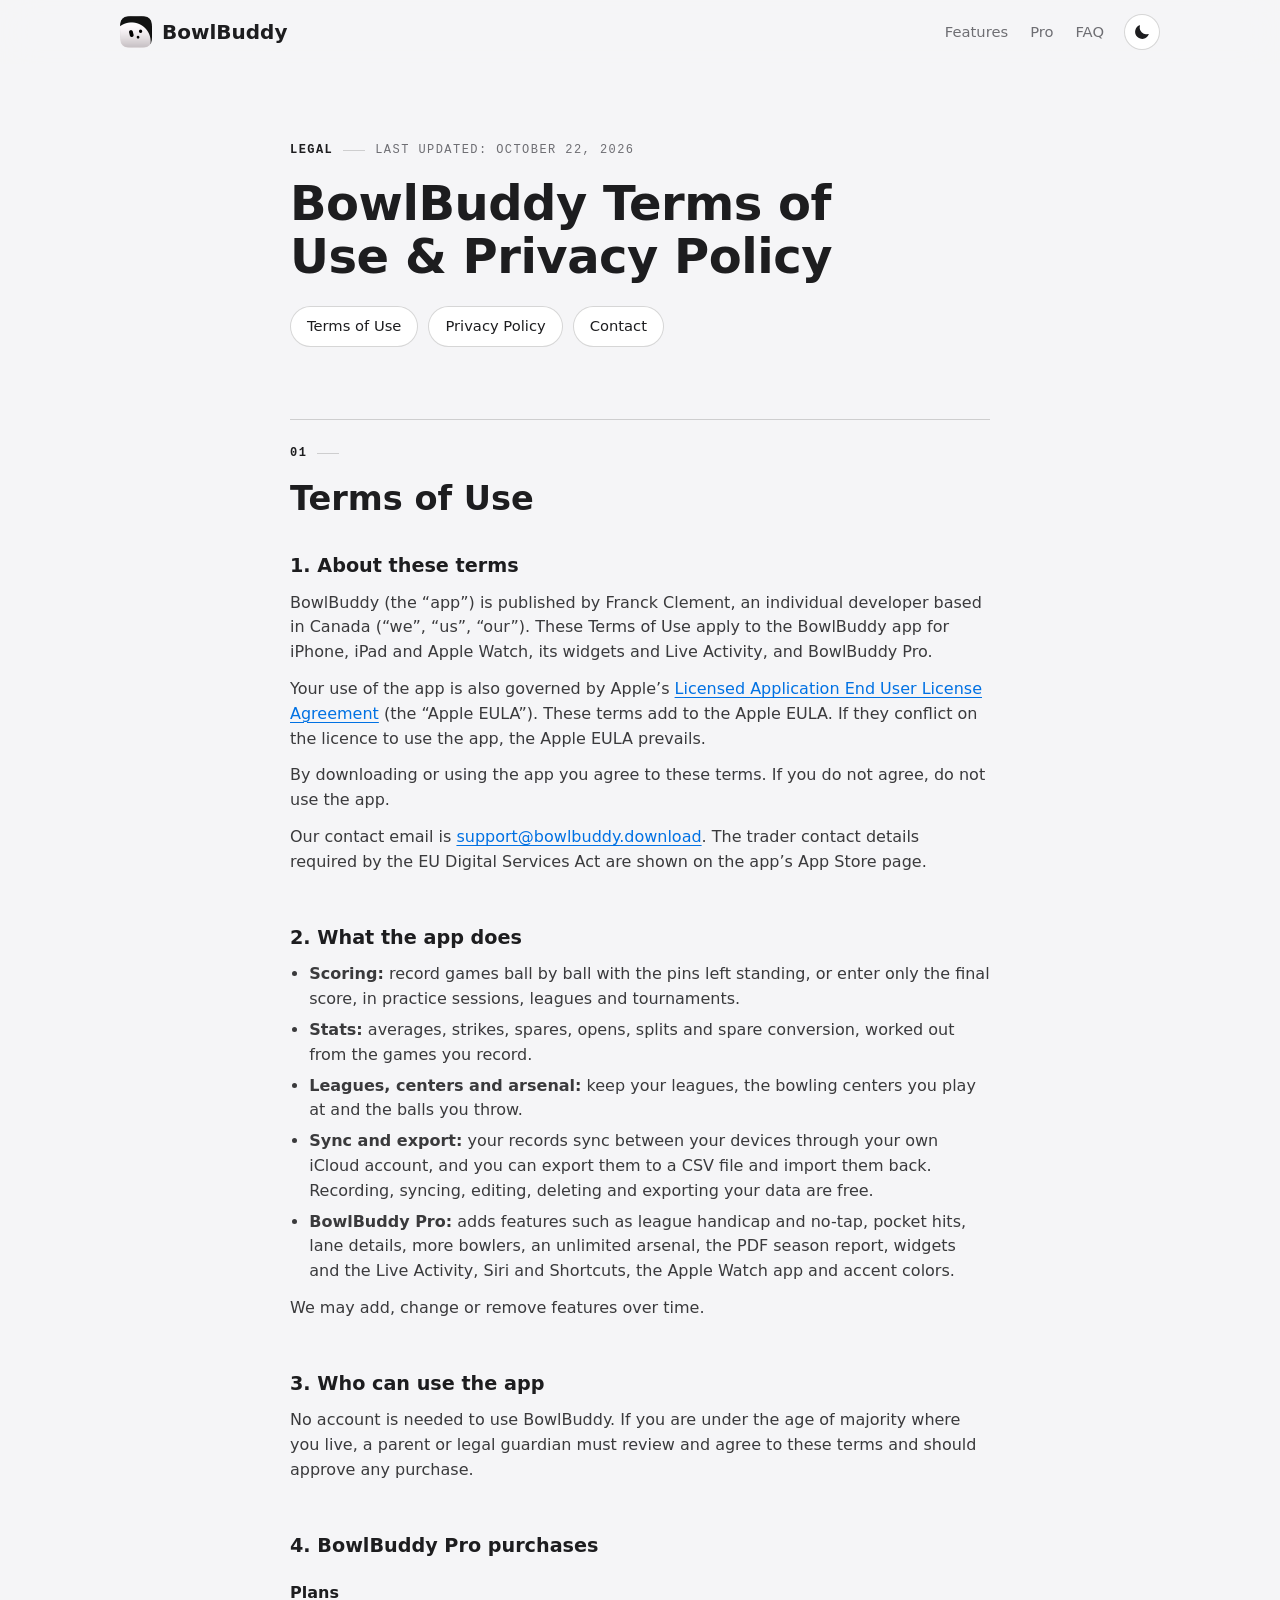
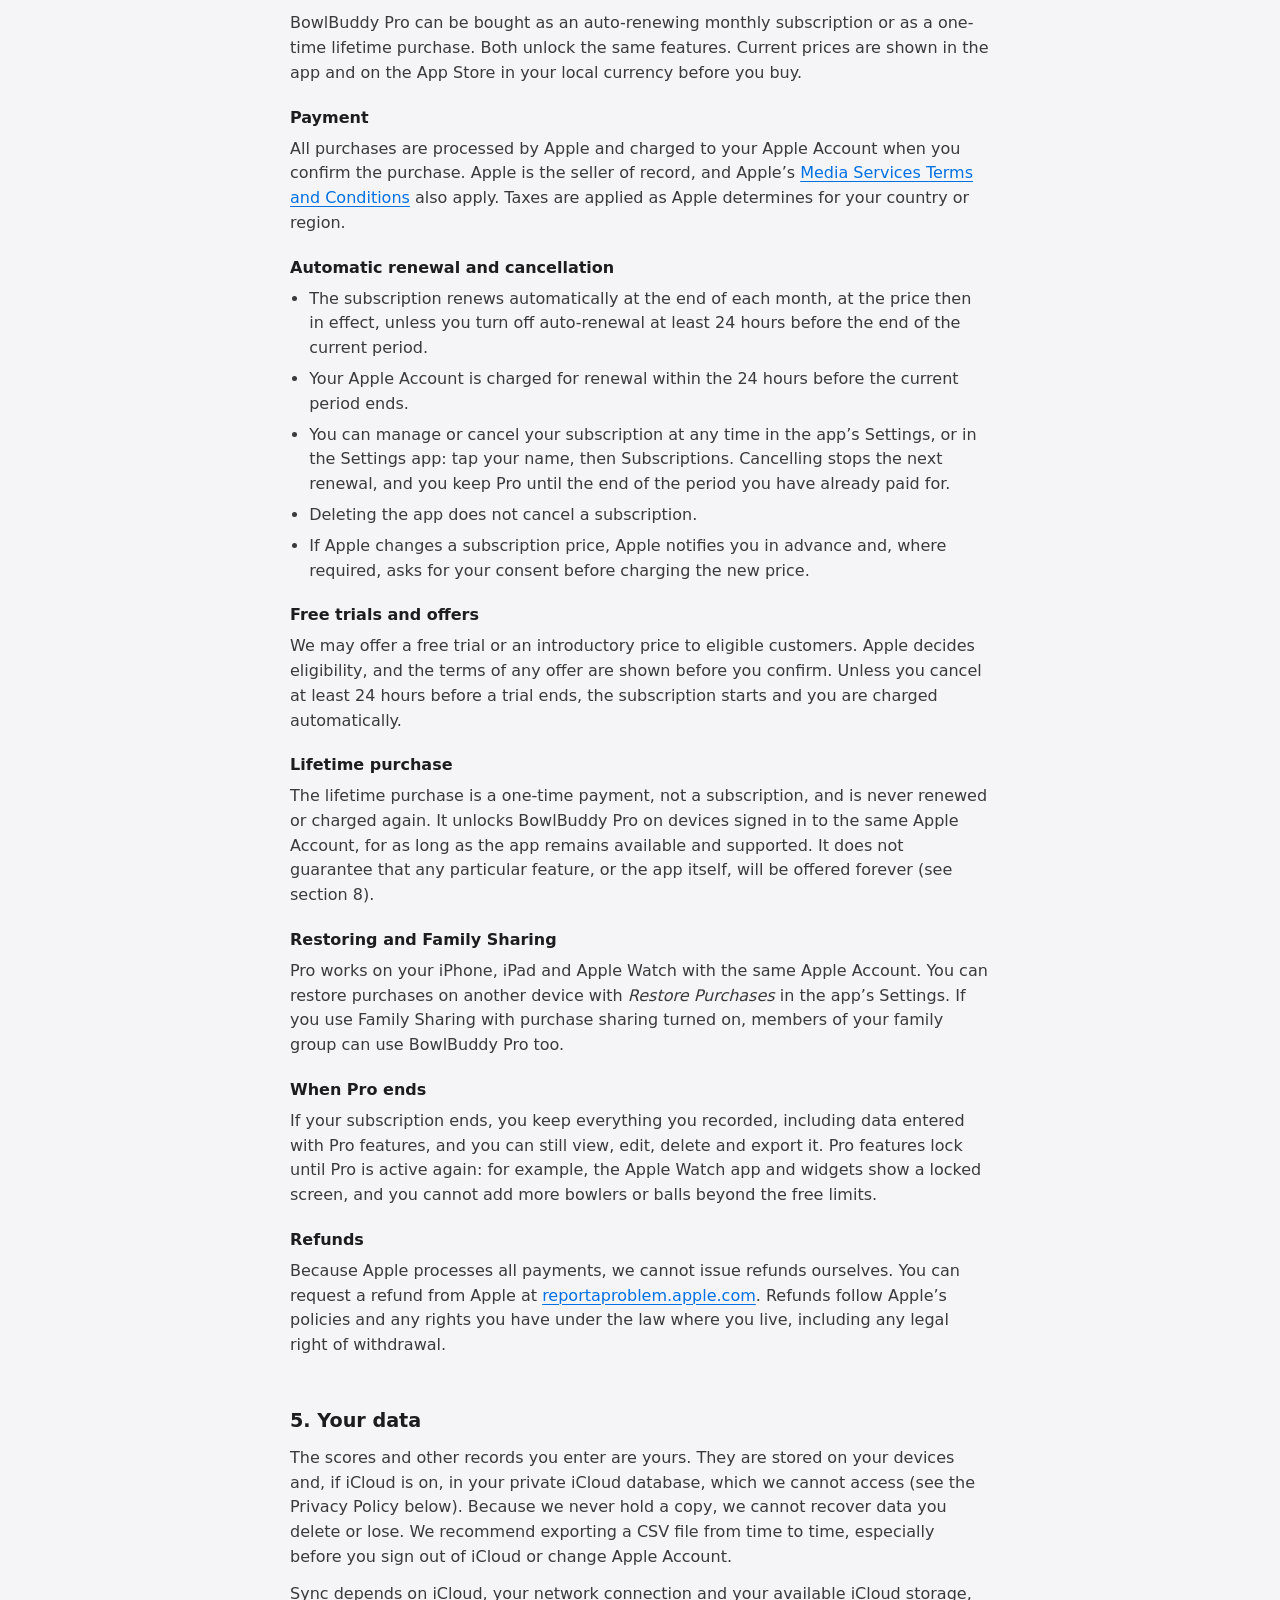
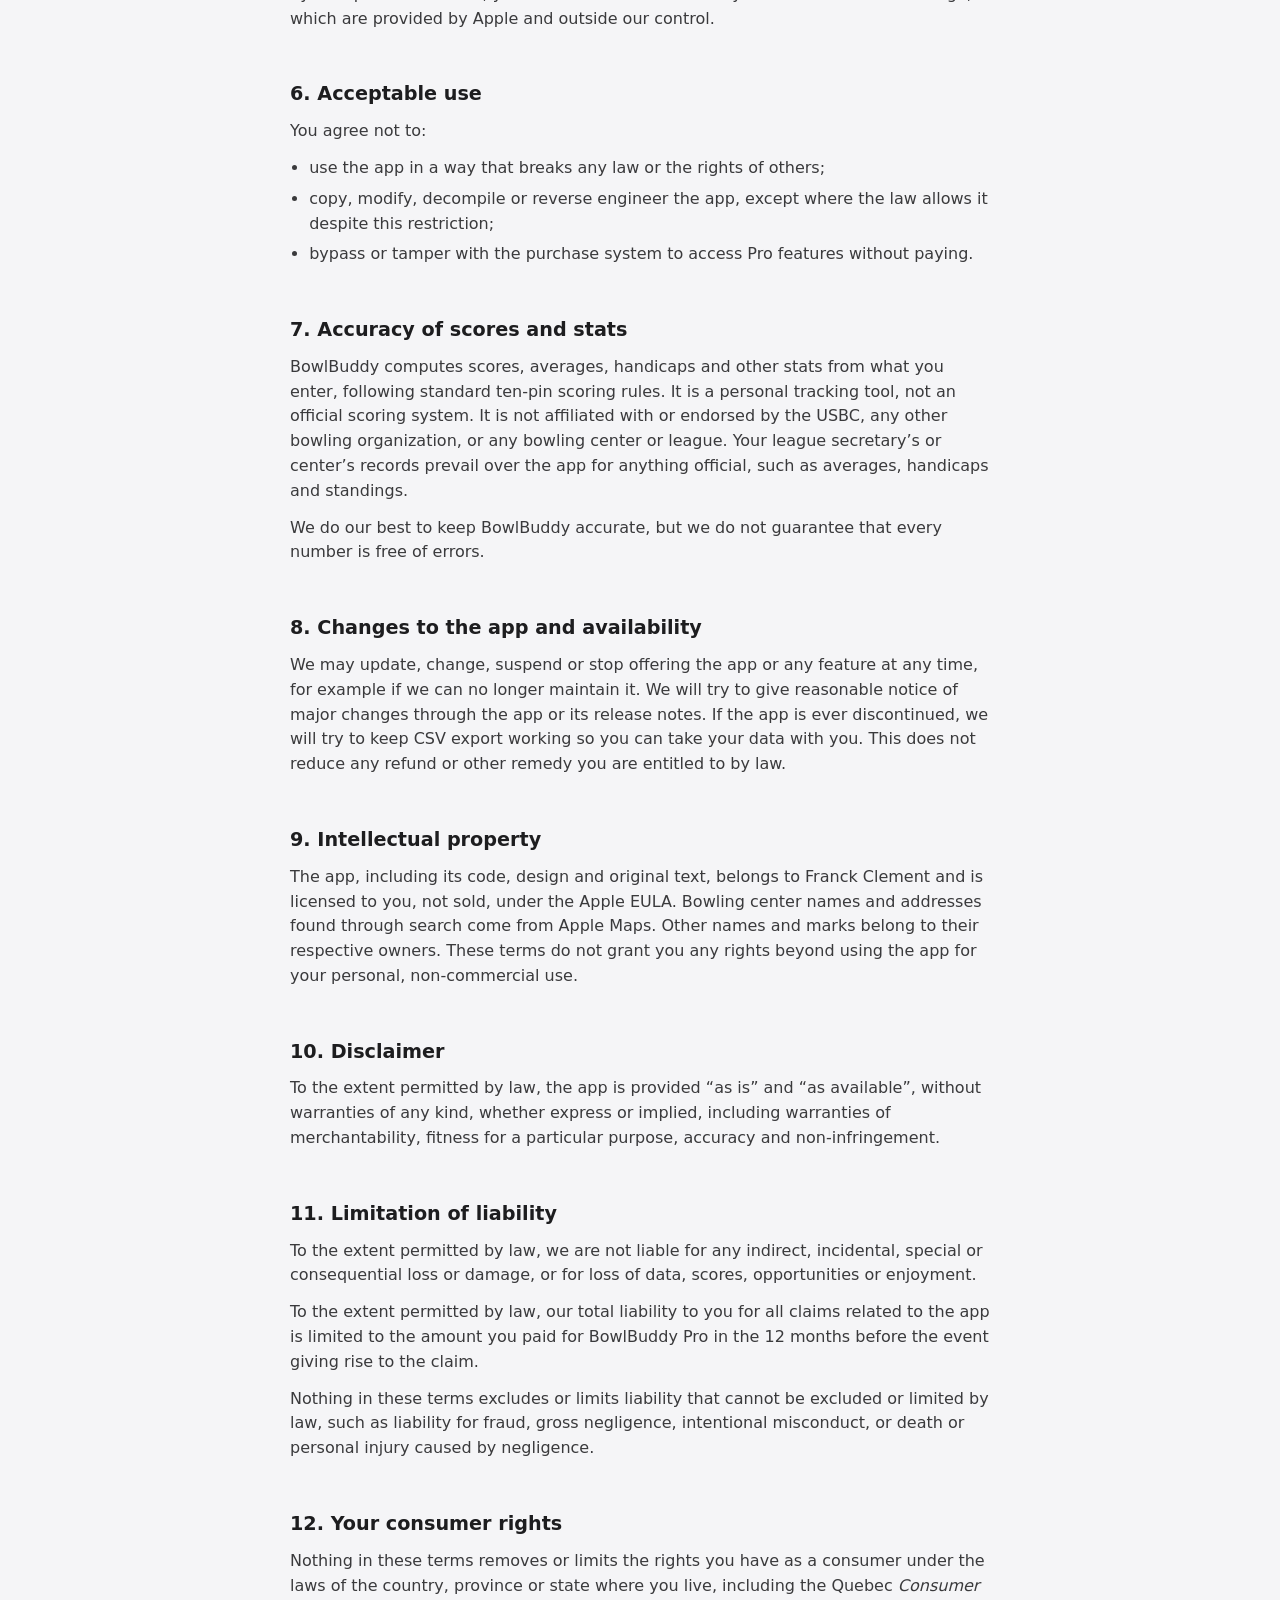
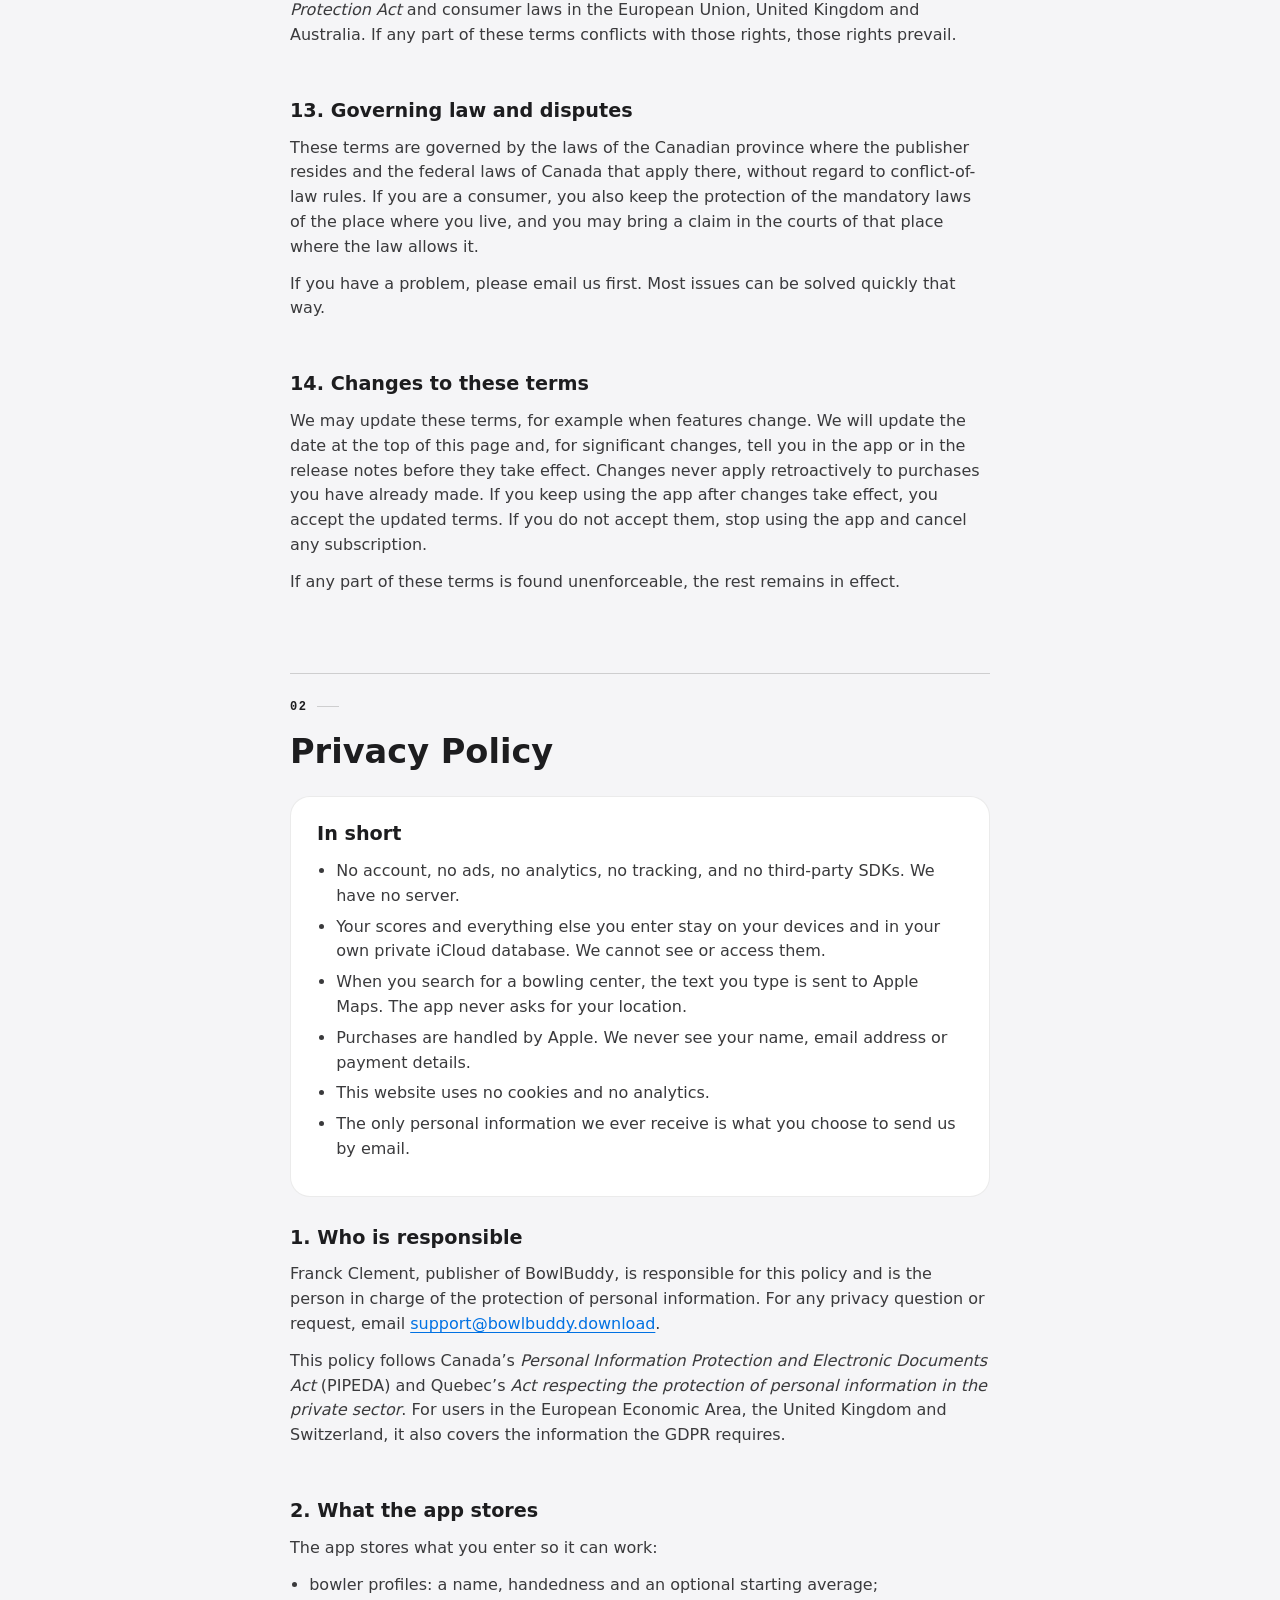
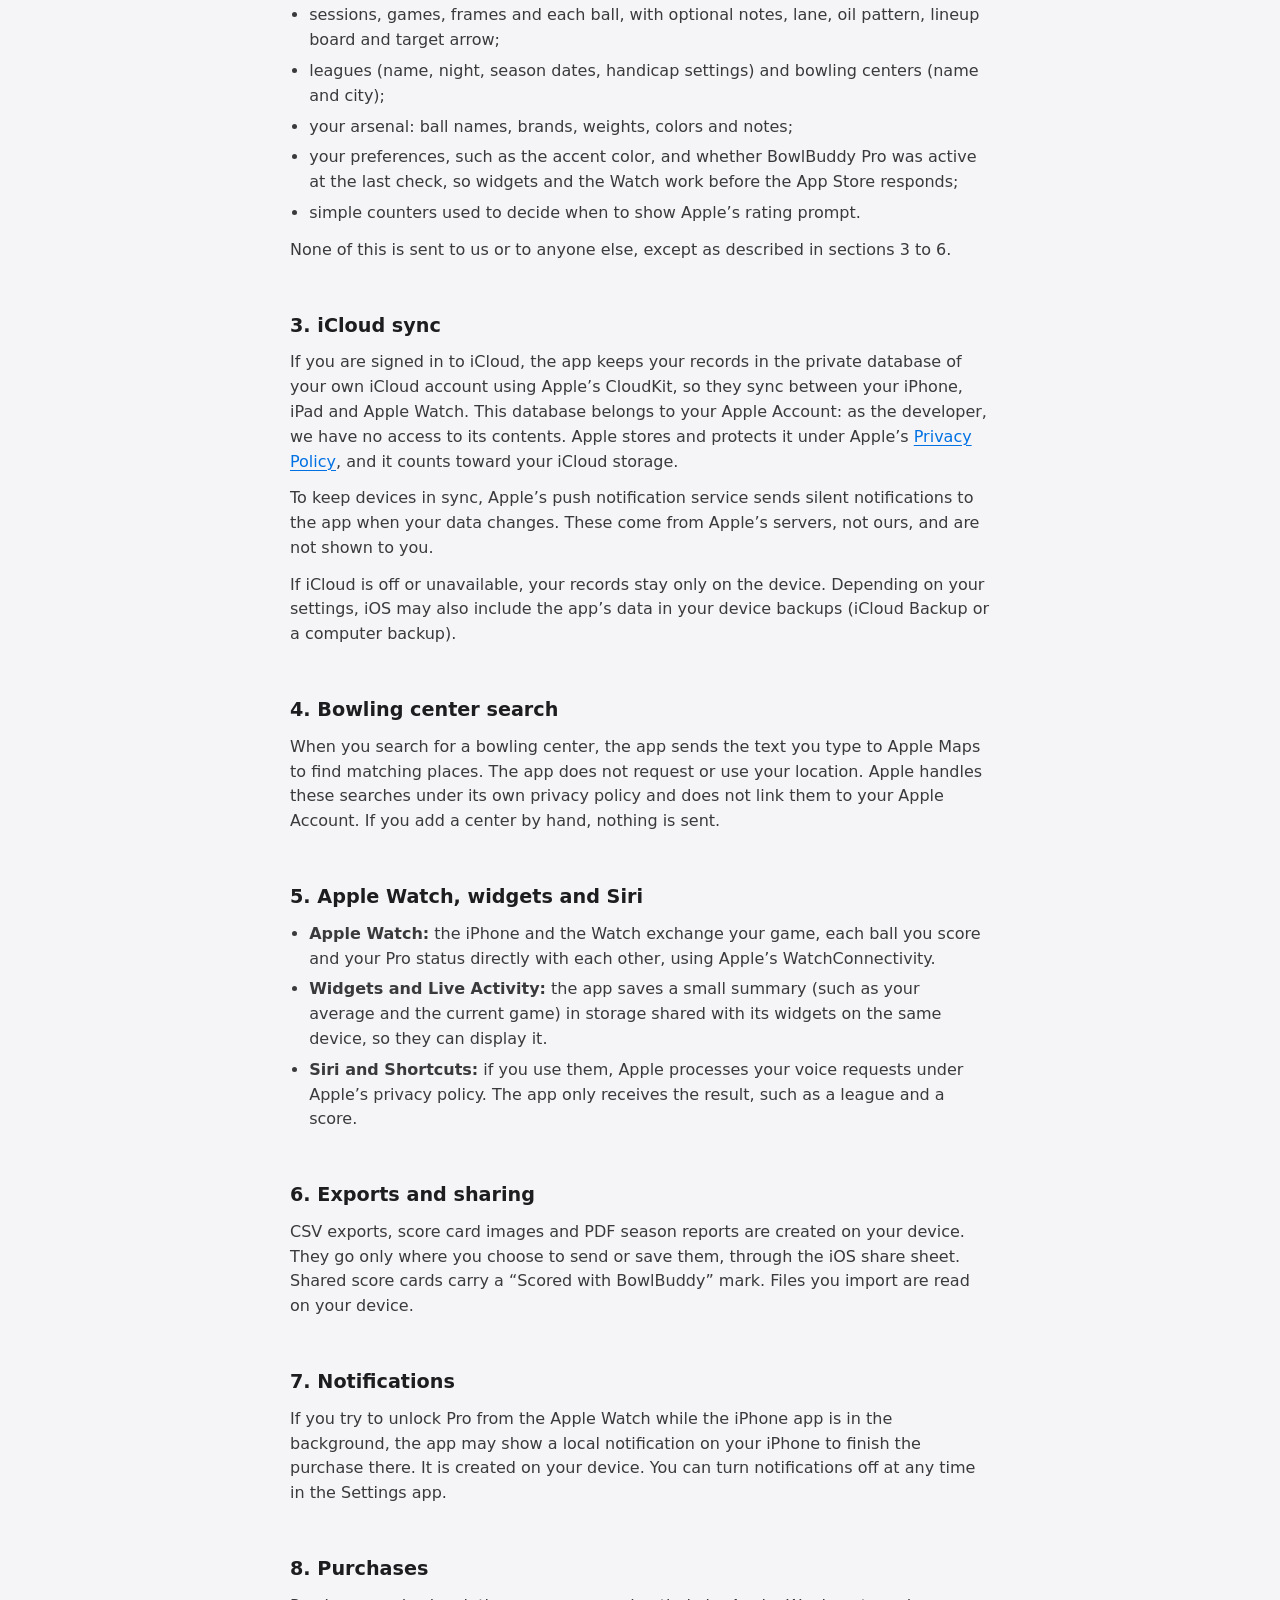
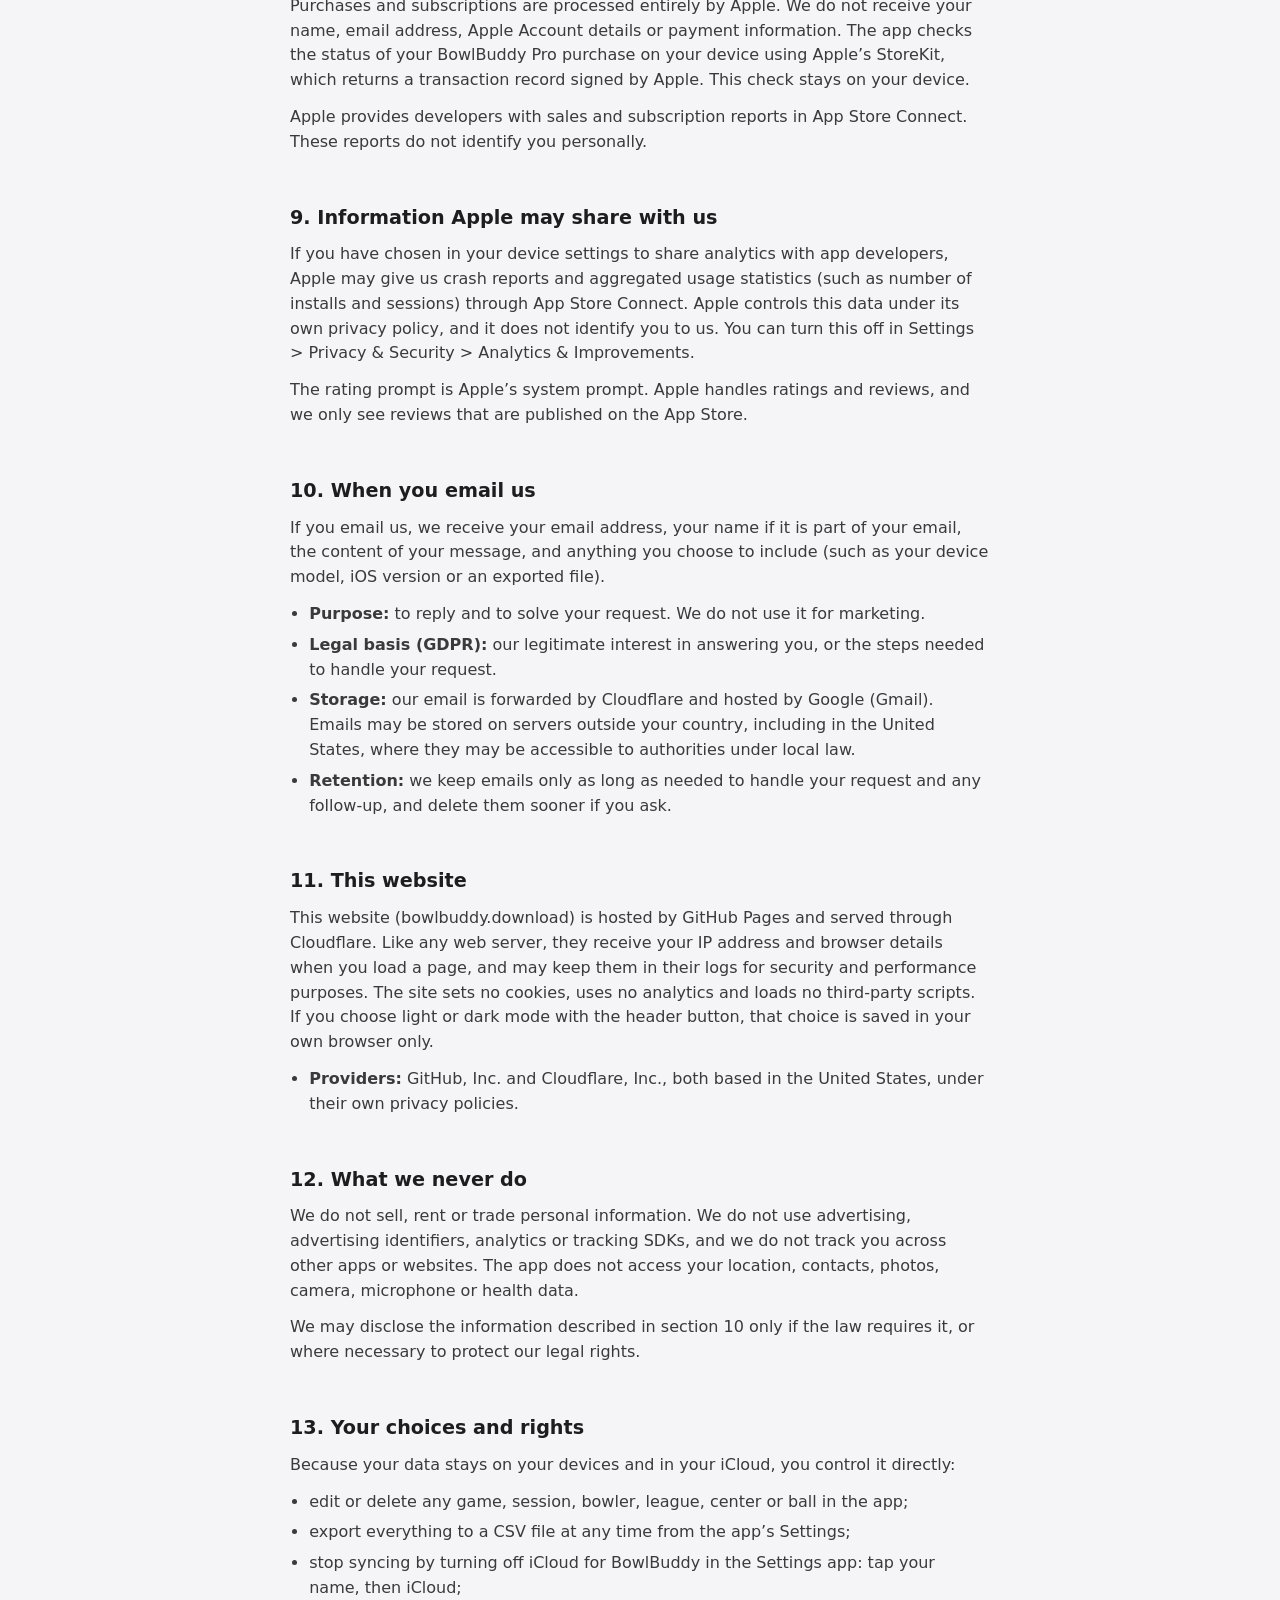
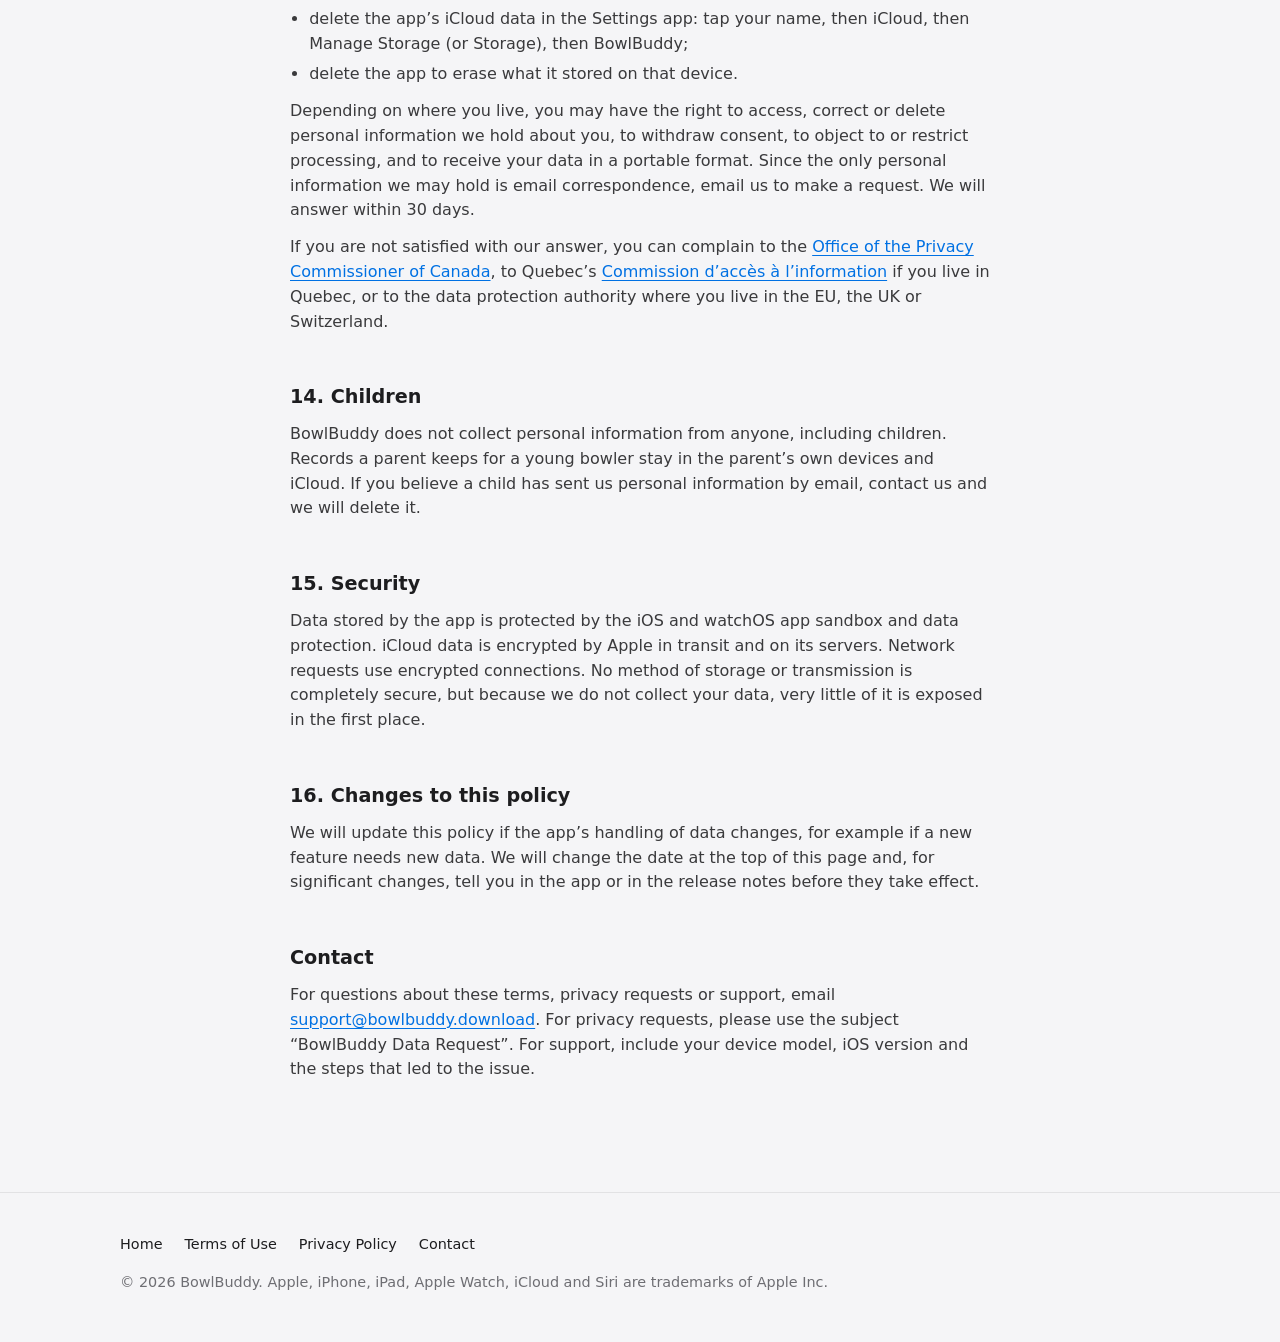
==== legal/index.html @ e875a403 "Add the BowlBuddy site with the home page and the terms and privacy policy" ====
<!DOCTYPE html>
<html lang="en" class="no-js">
<head>
    <meta charset="UTF-8" />
    <meta name="viewport" content="width=device-width, initial-scale=1, viewport-fit=cover" />
    <meta name="theme-color" content="#f5f5f7" media="(prefers-color-scheme: light)" />
    <meta name="theme-color" content="#0b0b0c" media="(prefers-color-scheme: dark)" />
    <script>try { const t = localStorage.getItem("theme"); if (t === "light" || t === "dark") document.documentElement.dataset.theme = t; } catch (e) {}</script>
    <title>BowlBuddy Terms & Privacy</title>
    <meta name="description" content="Terms of Use and Privacy Policy for BowlBuddy, the bowling score and stats tracker for iPhone, iPad and Apple Watch. No account, no tracking: your scores stay in your own iCloud." />
    <link rel="canonical" href="https://bowlbuddy.download/legal/" />
    <link rel="icon" type="image/png" href="../assets/img/favicon.png" />
    <link rel="apple-touch-icon" href="../assets/img/apple-touch-icon.png" />
    <link rel="stylesheet" href="../assets/site.css" />
    <script defer src="../assets/site.js"></script>
</head>
<body>
    <a class="skip" href="#main">Skip to content</a>

    <header class="site-header">
        <div class="wrap">
            <a class="brand" href="../" aria-label="BowlBuddy home">
                <img src="../assets/img/icon.png" alt="" width="32" height="32" />
                BowlBuddy
            </a>
            <nav class="site-nav" aria-label="Main">
                <a href="../#features">Features</a>
                <a href="../#pro">Pro</a>
                <a href="../#faq">FAQ</a>
            </nav>
            <button class="theme-toggle" type="button" aria-label="Switch to dark mode" data-label-dark="Switch to dark mode" data-label-light="Switch to light mode"><svg class="sun" viewBox="0 0 24 24" fill="none" stroke="currentColor" stroke-width="2" stroke-linecap="round" aria-hidden="true"><circle cx="12" cy="12" r="4.2"/><path d="M12 2.5v2.2M12 19.3v2.2M2.5 12h2.2M19.3 12h2.2M5.3 5.3l1.6 1.6M17.1 17.1l1.6 1.6M5.3 18.7l1.6-1.6M17.1 6.9l1.6-1.6"/></svg><svg class="moon" viewBox="0 0 24 24" fill="currentColor" aria-hidden="true"><path d="M20.2 14.6A8.6 8.6 0 0 1 9.4 3.8a.6.6 0 0 0-.8-.7A9.4 9.4 0 1 0 20.9 15.4a.6.6 0 0 0-.7-.8z"/></svg></button>
        </div>
    </header>

    <main id="main" class="legal">
        <div class="legal-hero">
            <span class="kicker"><b>Legal</b><span class="dash"></span>Last updated: October 22, 2026</span>
            <h1>BowlBuddy Terms of Use &amp; Privacy Policy</h1>
            <nav class="legal-tabs" aria-label="Legal">
                <a href="#terms">Terms of Use</a>
                <a href="#privacy">Privacy Policy</a>
                <a href="#contact">Contact</a>
            </nav>
        </div>

        <h2 class="part-title" id="terms"><span class="kicker"><b>01</b><span class="dash"></span></span>Terms of Use</h2>

        <section>
            <h2>1. About these terms</h2>
            <p>BowlBuddy (the “app”) is published by Franck Clement, an individual developer based in Canada (“we”, “us”, “our”). These Terms of Use apply to the BowlBuddy app for iPhone, iPad and Apple Watch, its widgets and Live Activity, and BowlBuddy Pro.</p>
            <p>Your use of the app is also governed by Apple’s <a href="https://www.apple.com/legal/internet-services/itunes/dev/stdeula/">Licensed Application End User License Agreement</a> (the “Apple EULA”). These terms add to the Apple EULA. If they conflict on the licence to use the app, the Apple EULA prevails.</p>
            <p>By downloading or using the app you agree to these terms. If you do not agree, do not use the app.</p>
            <p>Our contact email is <a href="mailto:support@bowlbuddy.download">support@bowlbuddy.download</a>. The trader contact details required by the EU Digital Services Act are shown on the app’s App Store page.</p>
        </section>

        <section>
            <h2>2. What the app does</h2>
            <ul>
                <li><strong>Scoring:</strong> record games ball by ball with the pins left standing, or enter only the final score, in practice sessions, leagues and tournaments.</li>
                <li><strong>Stats:</strong> averages, strikes, spares, opens, splits and spare conversion, worked out from the games you record.</li>
                <li><strong>Leagues, centers and arsenal:</strong> keep your leagues, the bowling centers you play at and the balls you throw.</li>
                <li><strong>Sync and export:</strong> your records sync between your devices through your own iCloud account, and you can export them to a CSV file and import them back. Recording, syncing, editing, deleting and exporting your data are free.</li>
                <li><strong>BowlBuddy Pro:</strong> adds features such as league handicap and no-tap, pocket hits, lane details, more bowlers, an unlimited arsenal, the PDF season report, widgets and the Live Activity, Siri and Shortcuts, the Apple Watch app and accent colors.</li>
            </ul>
            <p>We may add, change or remove features over time.</p>
        </section>

        <section>
            <h2>3. Who can use the app</h2>
            <p>No account is needed to use BowlBuddy. If you are under the age of majority where you live, a parent or legal guardian must review and agree to these terms and should approve any purchase.</p>
        </section>

        <section>
            <h2>4. BowlBuddy Pro purchases</h2>
            <h3>Plans</h3>
            <p>BowlBuddy Pro can be bought as an auto-renewing monthly subscription or as a one-time lifetime purchase. Both unlock the same features. Current prices are shown in the app and on the App Store in your local currency before you buy.</p>

            <h3>Payment</h3>
            <p>All purchases are processed by Apple and charged to your Apple Account when you confirm the purchase. Apple is the seller of record, and Apple’s <a href="https://www.apple.com/legal/internet-services/itunes/">Media Services Terms and Conditions</a> also apply. Taxes are applied as Apple determines for your country or region.</p>

            <h3>Automatic renewal and cancellation</h3>
            <ul>
                <li>The subscription renews automatically at the end of each month, at the price then in effect, unless you turn off auto-renewal at least 24 hours before the end of the current period.</li>
                <li>Your Apple Account is charged for renewal within the 24 hours before the current period ends.</li>
                <li>You can manage or cancel your subscription at any time in the app’s Settings, or in the Settings app: tap your name, then Subscriptions. Cancelling stops the next renewal, and you keep Pro until the end of the period you have already paid for.</li>
                <li>Deleting the app does not cancel a subscription.</li>
                <li>If Apple changes a subscription price, Apple notifies you in advance and, where required, asks for your consent before charging the new price.</li>
            </ul>

            <h3>Free trials and offers</h3>
            <p>We may offer a free trial or an introductory price to eligible customers. Apple decides eligibility, and the terms of any offer are shown before you confirm. Unless you cancel at least 24 hours before a trial ends, the subscription starts and you are charged automatically.</p>

            <h3>Lifetime purchase</h3>
            <p>The lifetime purchase is a one-time payment, not a subscription, and is never renewed or charged again. It unlocks BowlBuddy Pro on devices signed in to the same Apple Account, for as long as the app remains available and supported. It does not guarantee that any particular feature, or the app itself, will be offered forever (see section 8).</p>

            <h3>Restoring and Family Sharing</h3>
            <p>Pro works on your iPhone, iPad and Apple Watch with the same Apple Account. You can restore purchases on another device with <em>Restore Purchases</em> in the app’s Settings. If you use Family Sharing with purchase sharing turned on, members of your family group can use BowlBuddy Pro too.</p>

            <h3>When Pro ends</h3>
            <p>If your subscription ends, you keep everything you recorded, including data entered with Pro features, and you can still view, edit, delete and export it. Pro features lock until Pro is active again: for example, the Apple Watch app and widgets show a locked screen, and you cannot add more bowlers or balls beyond the free limits.</p>

            <h3>Refunds</h3>
            <p>Because Apple processes all payments, we cannot issue refunds ourselves. You can request a refund from Apple at <a href="https://reportaproblem.apple.com">reportaproblem.apple.com</a>. Refunds follow Apple’s policies and any rights you have under the law where you live, including any legal right of withdrawal.</p>
        </section>

        <section>
            <h2>5. Your data</h2>
            <p>The scores and other records you enter are yours. They are stored on your devices and, if iCloud is on, in your private iCloud database, which we cannot access (see the Privacy Policy below). Because we never hold a copy, we cannot recover data you delete or lose. We recommend exporting a CSV file from time to time, especially before you sign out of iCloud or change Apple Account.</p>
            <p>Sync depends on iCloud, your network connection and your available iCloud storage, which are provided by Apple and outside our control.</p>
        </section>

        <section>
            <h2>6. Acceptable use</h2>
            <p>You agree not to:</p>
            <ul>
                <li>use the app in a way that breaks any law or the rights of others;</li>
                <li>copy, modify, decompile or reverse engineer the app, except where the law allows it despite this restriction;</li>
                <li>bypass or tamper with the purchase system to access Pro features without paying.</li>
            </ul>
        </section>

        <section>
            <h2>7. Accuracy of scores and stats</h2>
            <p>BowlBuddy computes scores, averages, handicaps and other stats from what you enter, following standard ten-pin scoring rules. It is a personal tracking tool, not an official scoring system. It is not affiliated with or endorsed by the USBC, any other bowling organization, or any bowling center or league. Your league secretary’s or center’s records prevail over the app for anything official, such as averages, handicaps and standings.</p>
            <p>We do our best to keep BowlBuddy accurate, but we do not guarantee that every number is free of errors.</p>
        </section>

        <section>
            <h2>8. Changes to the app and availability</h2>
            <p>We may update, change, suspend or stop offering the app or any feature at any time, for example if we can no longer maintain it. We will try to give reasonable notice of major changes through the app or its release notes. If the app is ever discontinued, we will try to keep CSV export working so you can take your data with you. This does not reduce any refund or other remedy you are entitled to by law.</p>
        </section>

        <section>
            <h2>9. Intellectual property</h2>
            <p>The app, including its code, design and original text, belongs to Franck Clement and is licensed to you, not sold, under the Apple EULA. Bowling center names and addresses found through search come from Apple Maps. Other names and marks belong to their respective owners. These terms do not grant you any rights beyond using the app for your personal, non-commercial use.</p>
        </section>

        <section>
            <h2>10. Disclaimer</h2>
            <p>To the extent permitted by law, the app is provided “as is” and “as available”, without warranties of any kind, whether express or implied, including warranties of merchantability, fitness for a particular purpose, accuracy and non-infringement.</p>
        </section>

        <section>
            <h2>11. Limitation of liability</h2>
            <p>To the extent permitted by law, we are not liable for any indirect, incidental, special or consequential loss or damage, or for loss of data, scores, opportunities or enjoyment.</p>
            <p>To the extent permitted by law, our total liability to you for all claims related to the app is limited to the amount you paid for BowlBuddy Pro in the 12 months before the event giving rise to the claim.</p>
            <p>Nothing in these terms excludes or limits liability that cannot be excluded or limited by law, such as liability for fraud, gross negligence, intentional misconduct, or death or personal injury caused by negligence.</p>
        </section>

        <section>
            <h2>12. Your consumer rights</h2>
            <p>Nothing in these terms removes or limits the rights you have as a consumer under the laws of the country, province or state where you live, including the Quebec <em>Consumer Protection Act</em> and consumer laws in the European Union, United Kingdom and Australia. If any part of these terms conflicts with those rights, those rights prevail.</p>
        </section>

        <section>
            <h2>13. Governing law and disputes</h2>
            <p>These terms are governed by the laws of the Canadian province where the publisher resides and the federal laws of Canada that apply there, without regard to conflict-of-law rules. If you are a consumer, you also keep the protection of the mandatory laws of the place where you live, and you may bring a claim in the courts of that place where the law allows it.</p>
            <p>If you have a problem, please email us first. Most issues can be solved quickly that way.</p>
        </section>

        <section>
            <h2>14. Changes to these terms</h2>
            <p>We may update these terms, for example when features change. We will update the date at the top of this page and, for significant changes, tell you in the app or in the release notes before they take effect. Changes never apply retroactively to purchases you have already made. If you keep using the app after changes take effect, you accept the updated terms. If you do not accept them, stop using the app and cancel any subscription.</p>
            <p>If any part of these terms is found unenforceable, the rest remains in effect.</p>
        </section>

        <h2 class="part-title" id="privacy"><span class="kicker"><b>02</b><span class="dash"></span></span>Privacy Policy</h2>

        <section class="summary">
            <h2>In short</h2>
            <ul>
                <li>No account, no ads, no analytics, no tracking, and no third-party SDKs. We have no server.</li>
                <li>Your scores and everything else you enter stay on your devices and in your own private iCloud database. We cannot see or access them.</li>
                <li>When you search for a bowling center, the text you type is sent to Apple Maps. The app never asks for your location.</li>
                <li>Purchases are handled by Apple. We never see your name, email address or payment details.</li>
                <li>This website uses no cookies and no analytics.</li>
                <li>The only personal information we ever receive is what you choose to send us by email.</li>
            </ul>
        </section>

        <section>
            <h2>1. Who is responsible</h2>
            <p>Franck Clement, publisher of BowlBuddy, is responsible for this policy and is the person in charge of the protection of personal information. For any privacy question or request, email <a href="mailto:support@bowlbuddy.download">support@bowlbuddy.download</a>.</p>
            <p>This policy follows Canada’s <em>Personal Information Protection and Electronic Documents Act</em> (PIPEDA) and Quebec’s <em>Act respecting the protection of personal information in the private sector</em>. For users in the European Economic Area, the United Kingdom and Switzerland, it also covers the information the GDPR requires.</p>
        </section>

        <section>
            <h2>2. What the app stores</h2>
            <p>The app stores what you enter so it can work:</p>
            <ul>
                <li>bowler profiles: a name, handedness and an optional starting average;</li>
                <li>sessions, games, frames and each ball, with optional notes, lane, oil pattern, lineup board and target arrow;</li>
                <li>leagues (name, night, season dates, handicap settings) and bowling centers (name and city);</li>
                <li>your arsenal: ball names, brands, weights, colors and notes;</li>
                <li>your preferences, such as the accent color, and whether BowlBuddy Pro was active at the last check, so widgets and the Watch work before the App Store responds;</li>
                <li>simple counters used to decide when to show Apple’s rating prompt.</li>
            </ul>
            <p>None of this is sent to us or to anyone else, except as described in sections 3 to 6.</p>
        </section>

        <section>
            <h2>3. iCloud sync</h2>
            <p>If you are signed in to iCloud, the app keeps your records in the private database of your own iCloud account using Apple’s CloudKit, so they sync between your iPhone, iPad and Apple Watch. This database belongs to your Apple Account: as the developer, we have no access to its contents. Apple stores and protects it under Apple’s <a href="https://www.apple.com/legal/privacy/">Privacy Policy</a>, and it counts toward your iCloud storage.</p>
            <p>To keep devices in sync, Apple’s push notification service sends silent notifications to the app when your data changes. These come from Apple’s servers, not ours, and are not shown to you.</p>
            <p>If iCloud is off or unavailable, your records stay only on the device. Depending on your settings, iOS may also include the app’s data in your device backups (iCloud Backup or a computer backup).</p>
        </section>

        <section>
            <h2>4. Bowling center search</h2>
            <p>When you search for a bowling center, the app sends the text you type to Apple Maps to find matching places. The app does not request or use your location. Apple handles these searches under its own privacy policy and does not link them to your Apple Account. If you add a center by hand, nothing is sent.</p>
        </section>

        <section>
            <h2>5. Apple Watch, widgets and Siri</h2>
            <ul>
                <li><strong>Apple Watch:</strong> the iPhone and the Watch exchange your game, each ball you score and your Pro status directly with each other, using Apple’s WatchConnectivity.</li>
                <li><strong>Widgets and Live Activity:</strong> the app saves a small summary (such as your average and the current game) in storage shared with its widgets on the same device, so they can display it.</li>
                <li><strong>Siri and Shortcuts:</strong> if you use them, Apple processes your voice requests under Apple’s privacy policy. The app only receives the result, such as a league and a score.</li>
            </ul>
        </section>

        <section>
            <h2>6. Exports and sharing</h2>
            <p>CSV exports, score card images and PDF season reports are created on your device. They go only where you choose to send or save them, through the iOS share sheet. Shared score cards carry a “Scored with BowlBuddy” mark. Files you import are read on your device.</p>
        </section>

        <section>
            <h2>7. Notifications</h2>
            <p>If you try to unlock Pro from the Apple Watch while the iPhone app is in the background, the app may show a local notification on your iPhone to finish the purchase there. It is created on your device. You can turn notifications off at any time in the Settings app.</p>
        </section>

        <section>
            <h2>8. Purchases</h2>
            <p>Purchases and subscriptions are processed entirely by Apple. We do not receive your name, email address, Apple Account details or payment information. The app checks the status of your BowlBuddy Pro purchase on your device using Apple’s StoreKit, which returns a transaction record signed by Apple. This check stays on your device.</p>
            <p>Apple provides developers with sales and subscription reports in App Store Connect. These reports do not identify you personally.</p>
        </section>

        <section>
            <h2>9. Information Apple may share with us</h2>
            <p>If you have chosen in your device settings to share analytics with app developers, Apple may give us crash reports and aggregated usage statistics (such as number of installs and sessions) through App Store Connect. Apple controls this data under its own privacy policy, and it does not identify you to us. You can turn this off in Settings &gt; Privacy &amp; Security &gt; Analytics &amp; Improvements.</p>
            <p>The rating prompt is Apple’s system prompt. Apple handles ratings and reviews, and we only see reviews that are published on the App Store.</p>
        </section>

        <section>
            <h2>10. When you email us</h2>
            <p>If you email us, we receive your email address, your name if it is part of your email, the content of your message, and anything you choose to include (such as your device model, iOS version or an exported file).</p>
            <ul>
                <li><strong>Purpose:</strong> to reply and to solve your request. We do not use it for marketing.</li>
                <li><strong>Legal basis (GDPR):</strong> our legitimate interest in answering you, or the steps needed to handle your request.</li>
                <li><strong>Storage:</strong> our email is forwarded by Cloudflare and hosted by Google (Gmail). Emails may be stored on servers outside your country, including in the United States, where they may be accessible to authorities under local law.</li>
                <li><strong>Retention:</strong> we keep emails only as long as needed to handle your request and any follow-up, and delete them sooner if you ask.</li>
            </ul>
        </section>

        <section>
            <h2>11. This website</h2>
            <p>This website (bowlbuddy.download) is hosted by GitHub Pages and served through Cloudflare. Like any web server, they receive your IP address and browser details when you load a page, and may keep them in their logs for security and performance purposes. The site sets no cookies, uses no analytics and loads no third-party scripts. If you choose light or dark mode with the header button, that choice is saved in your own browser only.</p>
            <ul>
                <li><strong>Providers:</strong> GitHub, Inc. and Cloudflare, Inc., both based in the United States, under their own privacy policies.</li>
            </ul>
        </section>

        <section>
            <h2>12. What we never do</h2>
            <p>We do not sell, rent or trade personal information. We do not use advertising, advertising identifiers, analytics or tracking SDKs, and we do not track you across other apps or websites. The app does not access your location, contacts, photos, camera, microphone or health data.</p>
            <p>We may disclose the information described in section 10 only if the law requires it, or where necessary to protect our legal rights.</p>
        </section>

        <section>
            <h2>13. Your choices and rights</h2>
            <p>Because your data stays on your devices and in your iCloud, you control it directly:</p>
            <ul>
                <li>edit or delete any game, session, bowler, league, center or ball in the app;</li>
                <li>export everything to a CSV file at any time from the app’s Settings;</li>
                <li>stop syncing by turning off iCloud for BowlBuddy in the Settings app: tap your name, then iCloud;</li>
                <li>delete the app’s iCloud data in the Settings app: tap your name, then iCloud, then Manage Storage (or Storage), then BowlBuddy;</li>
                <li>delete the app to erase what it stored on that device.</li>
            </ul>
            <p>Depending on where you live, you may have the right to access, correct or delete personal information we hold about you, to withdraw consent, to object to or restrict processing, and to receive your data in a portable format. Since the only personal information we may hold is email correspondence, email us to make a request. We will answer within 30 days.</p>
            <p>If you are not satisfied with our answer, you can complain to the <a href="https://www.priv.gc.ca">Office of the Privacy Commissioner of Canada</a>, to Quebec’s <a href="https://www.cai.gouv.qc.ca">Commission d’accès à l’information</a> if you live in Quebec, or to the data protection authority where you live in the EU, the UK or Switzerland.</p>
        </section>

        <section>
            <h2>14. Children</h2>
            <p>BowlBuddy does not collect personal information from anyone, including children. Records a parent keeps for a young bowler stay in the parent’s own devices and iCloud. If you believe a child has sent us personal information by email, contact us and we will delete it.</p>
        </section>

        <section>
            <h2>15. Security</h2>
            <p>Data stored by the app is protected by the iOS and watchOS app sandbox and data protection. iCloud data is encrypted by Apple in transit and on its servers. Network requests use encrypted connections. No method of storage or transmission is completely secure, but because we do not collect your data, very little of it is exposed in the first place.</p>
        </section>

        <section>
            <h2>16. Changes to this policy</h2>
            <p>We will update this policy if the app’s handling of data changes, for example if a new feature needs new data. We will change the date at the top of this page and, for significant changes, tell you in the app or in the release notes before they take effect.</p>
        </section>

        <section id="contact">
            <h2>Contact</h2>
            <p>For questions about these terms, privacy requests or support, email <a href="mailto:support@bowlbuddy.download">support@bowlbuddy.download</a>. For privacy requests, please use the subject “BowlBuddy Data Request”. For support, include your device model, iOS version and the steps that led to the issue.</p>
        </section>
    </main>

    <footer class="site-footer">
        <div class="wrap">
            <nav aria-label="Footer">
                <a href="../">Home</a>
                <a href="#terms">Terms of Use</a>
                <a href="#privacy">Privacy Policy</a>
                <a href="mailto:support@bowlbuddy.download">Contact</a>
            </nav>
            <p>© 2026 BowlBuddy. Apple, iPhone, iPad, Apple Watch, iCloud and Siri are trademarks of Apple Inc.</p>
        </div>
    </footer>
</body>
</html>
---- assets/site.css ----
/* BowlBuddy site. The app is monochrome, like its icon (a white ball on near-black), with
   the system blue accent. The page follows the system appearance; the header button pins
   one with html[data-theme]. */
:root {
    color-scheme: light dark;
    --bg: light-dark(#f5f5f7, #0b0b0c);
    --surface: light-dark(#ffffff, #161618);
    --surface-2: light-dark(#fbfbfd, #1d1d20);
    --line: light-dark(rgba(0, 0, 0, 0.08), rgba(255, 255, 255, 0.08));
    --line-strong: light-dark(rgba(0, 0, 0, 0.16), rgba(255, 255, 255, 0.16));
    --text: light-dark(#1d1d1f, #f5f5f7);
    --text-2: light-dark(#3a3a3c, #d1d1d6);
    --muted: light-dark(#6e6e73, #98989d);
    --accent: light-dark(#0071e3, #2997ff);
    --on-accent: #ffffff;
    --ink: light-dark(#121212, #f5f5f7);
    --on-ink: light-dark(#f5f5f7, #121212);
    --shadow: light-dark(rgba(0, 0, 0, 0.14), rgba(0, 0, 0, 0.6));
    --header: light-dark(rgba(245, 245, 247, 0.78), rgba(11, 11, 12, 0.72));
    --glow: light-dark(rgba(255, 255, 255, 0.95), rgba(255, 255, 255, 0.06));
    --radius: 20px;
    --gutter: clamp(16px, 4vw, 40px);
    --max: 1120px;
    --font: "SF Pro Display", "SF Pro Text", -apple-system, BlinkMacSystemFont, "Helvetica Neue", "Segoe UI", system-ui, sans-serif;
    --rounded: ui-rounded, "SF Pro Rounded", -apple-system, BlinkMacSystemFont, system-ui, sans-serif;
    --mono: "SF Mono", ui-monospace, Menlo, Consolas, monospace;
}
:root[data-theme="light"] { color-scheme: light; }
:root[data-theme="dark"] { color-scheme: dark; }

*, *::before, *::after { box-sizing: border-box; }

html {
    background: var(--bg);
    scroll-behavior: smooth;
    scroll-padding-top: 84px;
    -webkit-text-size-adjust: 100%;
}

body {
    margin: 0;
    font-family: var(--font);
    background: var(--bg);
    color: var(--text);
    line-height: 1.55;
    overflow-x: hidden;
    -webkit-font-smoothing: antialiased;
}

/* A soft light from the top, behind the whole page. */
body::before {
    content: "";
    position: fixed;
    inset: 0;
    z-index: -1;
    pointer-events: none;
    background:
        radial-gradient(ellipse 70% 50% at 80% -10%, var(--glow), transparent 70%),
        var(--bg);
}

img { display: block; max-width: 100%; height: auto; }
a { color: var(--accent); text-decoration-thickness: 1px; text-underline-offset: 3px; }
a:hover { text-decoration-thickness: 2px; }
:focus-visible { outline: 2px solid var(--accent); outline-offset: 3px; border-radius: 6px; }

.wrap {
    width: 100%;
    max-width: var(--max);
    margin: 0 auto;
    padding: 0 var(--gutter);
}

.skip {
    position: absolute;
    left: -999px;
    top: 8px;
    background: var(--accent);
    color: var(--on-accent);
    padding: 8px 14px;
    border-radius: 8px;
    z-index: 100;
}
.skip:focus { left: 8px; }

/* ---------- Header ---------- */
.site-header {
    position: sticky;
    top: 0;
    z-index: 50;
    padding-top: env(safe-area-inset-top);
    background: var(--header);
    backdrop-filter: saturate(160%) blur(18px);
    -webkit-backdrop-filter: saturate(160%) blur(18px);
    transition: box-shadow .3s;
}
.site-header.scrolled { box-shadow: 0 10px 24px -18px var(--shadow); }
.site-header .wrap {
    display: flex;
    align-items: center;
    gap: 20px;
    height: 64px;
}
.brand {
    display: flex;
    align-items: center;
    gap: 10px;
    color: var(--text);
    text-decoration: none;
    font-family: var(--rounded);
    font-weight: 700;
    font-size: 1.25rem;
}
.brand img { width: 32px; height: 32px; border-radius: 8px; }
.site-nav { display: flex; gap: 22px; margin-left: auto; align-items: center; }
.site-nav a { color: var(--muted); text-decoration: none; font-size: 0.92rem; }
.site-nav a:hover { color: var(--text); }

.theme-toggle {
    flex: none;
    display: grid;
    place-items: center;
    width: 36px;
    height: 36px;
    padding: 0;
    border-radius: 50%;
    border: 1px solid var(--line-strong);
    background: var(--surface);
    color: var(--text);
    cursor: pointer;
    transition: background .2s, transform .2s;
}
.theme-toggle svg { width: 18px; height: 18px; grid-area: 1 / 1; }
/* light-dark() only takes colors, so the icons switch on the scheme selectors instead. */
.theme-toggle .sun { display: none; }
@media (prefers-color-scheme: dark) {
    :root:not([data-theme="light"]) .theme-toggle .sun { display: block; }
    :root:not([data-theme="light"]) .theme-toggle .moon { display: none; }
}
:root[data-theme="dark"] .theme-toggle .sun { display: block; }
:root[data-theme="dark"] .theme-toggle .moon { display: none; }
.no-js .theme-toggle { display: none; }

.btn {
    display: inline-flex;
    align-items: center;
    gap: 10px;
    border-radius: 999px;
    padding: 12px 22px;
    font-weight: 600;
    font-size: 1rem;
    text-decoration: none;
    transition: transform .2s, box-shadow .2s, background .2s;
}
.btn-ink { background: var(--ink); color: var(--on-ink); }
.btn-ink:hover { color: var(--on-ink); }
.btn-quiet { background: var(--surface); color: var(--text); box-shadow: inset 0 0 0 1px var(--line-strong); }
.btn-quiet:hover { color: var(--text); }

@media (hover: hover) {
    .theme-toggle:hover { background: var(--surface-2); }
    .btn:hover { box-shadow: 0 8px 26px var(--shadow); transform: translateY(-1px); }
}
.theme-toggle:active, .btn:active, .legal-tabs a:active { transform: scale(.96); transition-duration: .08s; }

@media (max-width: 640px) {
    .site-nav { display: none; }
    .theme-toggle { margin-left: auto; }
}

/* ---------- Shared ---------- */
.kicker {
    display: inline-flex;
    align-items: center;
    gap: 10px;
    font-family: var(--mono);
    font-size: 0.75rem;
    letter-spacing: .12em;
    text-transform: uppercase;
    color: var(--muted);
}
.kicker b { color: var(--text); font-weight: 600; }
.kicker .dash { width: 22px; height: 1px; background: var(--line-strong); }

/* ---------- Home ---------- */
.hero {
    padding: clamp(56px, 10vw, 120px) 0 clamp(48px, 8vw, 96px);
    text-align: center;
}
.hero .icon {
    width: 112px;
    height: 112px;
    margin: 0 auto 28px;
    border-radius: 26px;
    box-shadow: 0 20px 50px -18px var(--shadow);
}
.hero h1 {
    font-family: var(--rounded);
    font-size: clamp(2.5rem, 7vw, 4.4rem);
    line-height: 1.04;
    letter-spacing: -0.02em;
    margin: 0 auto 20px;
    max-width: 14ch;
    text-wrap: balance;
}
.hero p {
    color: var(--muted);
    font-size: clamp(1.08rem, 2.2vw, 1.3rem);
    margin: 0 auto 32px;
    max-width: 40ch;
    text-wrap: pretty;
}
.hero .actions { display: flex; flex-wrap: wrap; gap: 12px; justify-content: center; }
.hero .note { color: var(--muted); font-size: 0.88rem; margin: 18px auto 0; }

.section { padding: clamp(40px, 7vw, 80px) 0; }
.section-head { margin: 0 0 32px; max-width: 640px; }
.section-head h2 {
    font-family: var(--rounded);
    font-size: clamp(1.8rem, 4vw, 2.6rem);
    line-height: 1.1;
    letter-spacing: -0.01em;
    margin: 14px 0 12px;
    text-wrap: balance;
}
.section-head p { color: var(--muted); font-size: 1.1rem; margin: 0; }

.grid {
    display: grid;
    grid-template-columns: repeat(auto-fill, minmax(min(100%, 300px), 1fr));
    gap: 16px;
}
.card {
    background: var(--surface);
    border: 1px solid var(--line);
    border-radius: var(--radius);
    padding: 24px;
}
.card .glyph {
    display: grid;
    place-items: center;
    width: 40px;
    height: 40px;
    border-radius: 12px;
    background: var(--ink);
    color: var(--on-ink);
    margin-bottom: 16px;
}
.card .glyph svg { width: 22px; height: 22px; }
.card h3 { font-size: 1.1rem; margin: 0 0 6px; }
.card p { color: var(--muted); margin: 0; }

.plans {
    display: grid;
    grid-template-columns: repeat(auto-fit, minmax(min(100%, 320px), 1fr));
    gap: 16px;
}
.plan {
    background: var(--surface);
    border: 1px solid var(--line);
    border-radius: var(--radius);
    padding: 28px;
}
.plan.pro { background: var(--ink); color: var(--on-ink); border-color: transparent; }
.plan h3 { font-family: var(--rounded); font-size: 1.5rem; margin: 0 0 4px; }
.plan .price { color: var(--muted); margin: 0 0 20px; }
.plan.pro .price { color: color-mix(in srgb, var(--on-ink) 65%, transparent); }
.plan ul { margin: 0; padding: 0; list-style: none; display: grid; gap: 10px; }
.plan li { display: flex; gap: 10px; }
.plan li::before { content: "✓"; font-weight: 700; }

.faq { max-width: 760px; }
.faq details { border-bottom: 1px solid var(--line-strong); }
.faq summary {
    cursor: pointer;
    list-style: none;
    display: flex;
    justify-content: space-between;
    gap: 16px;
    padding: 18px 0;
    font-weight: 600;
    font-size: 1.05rem;
}
.faq summary::-webkit-details-marker { display: none; }
.faq summary::after { content: "+"; color: var(--muted); font-size: 1.3rem; line-height: 1; transition: rotate .2s; }
.faq details[open] summary::after { rotate: 45deg; }
.faq details p { color: var(--muted); margin: 0 0 18px; }

/* ---------- Footer ---------- */
.site-footer {
    padding: 40px 0 calc(48px + env(safe-area-inset-bottom));
    color: var(--muted);
    font-size: 0.9rem;
    border-top: 1px solid var(--line);
    margin-top: 40px;
}
.site-footer .wrap { display: grid; gap: 16px; }
.site-footer nav { display: flex; flex-wrap: wrap; gap: 8px 22px; }
.site-footer nav a { color: var(--text); text-decoration: none; }
.site-footer nav a:hover { text-decoration: underline; }
.site-footer p { margin: 0; max-width: 80ch; }

/* ---------- Legal ---------- */
.legal {
    max-width: 780px;
    margin: 0 auto;
    padding: 0 var(--gutter) 40px;
}
.legal-hero { padding: clamp(40px, 7vw, 72px) 0 24px; }
.legal-hero h1 {
    font-family: var(--rounded);
    font-size: clamp(2rem, 5vw, 3rem);
    line-height: 1.1;
    letter-spacing: -0.01em;
    margin: 16px 0 24px;
    text-wrap: balance;
}
.legal-tabs { display: flex; flex-wrap: wrap; gap: 10px; }
.legal-tabs a {
    color: var(--text);
    text-decoration: none;
    font-size: 0.92rem;
    font-weight: 500;
    padding: 8px 16px;
    border-radius: 999px;
    background: var(--surface);
    border: 1px solid var(--line-strong);
    transition: background .2s, color .2s, transform .2s;
}
.legal-tabs a:hover { color: var(--on-ink); background: var(--ink); border-color: var(--ink); }
.legal .part-title {
    display: grid;
    gap: 10px;
    font-family: var(--rounded);
    font-size: clamp(1.6rem, 4vw, 2.1rem);
    margin: 48px 0 8px;
    padding-top: 24px;
    border-top: 1px solid var(--line-strong);
}
.legal .part-title .kicker { font-family: var(--mono); font-size: 0.75rem; }
.legal section { padding: 18px 0; color: var(--text-2); }
.legal section.summary {
    background: var(--surface);
    border: 1px solid var(--line);
    border-radius: var(--radius);
    padding: 22px 26px;
    margin: 18px 0 8px;
}
.legal section h2 { font-size: 1.2rem; color: var(--text); margin: 0 0 10px; }
.legal section h3 { font-size: 1rem; color: var(--text); margin: 20px 0 6px; }
.legal section p { margin: 0 0 12px; }
.legal section ul { margin: 0 0 12px; padding-left: 1.2em; }
.legal section li { margin: 0 0 6px; }
.legal .muted { color: var(--muted); }

/* ---------- 404 ---------- */
.lost { text-align: center; padding: clamp(80px, 14vw, 160px) 0; }
.lost h1 { font-family: var(--rounded); font-size: clamp(2rem, 5vw, 3rem); margin: 0 0 12px; }
.lost p { color: var(--muted); margin: 0 0 28px; }

@media (prefers-reduced-motion: reduce) {
    html { scroll-behavior: auto; }
    *, *::before, *::after { transition: none !important; }
}
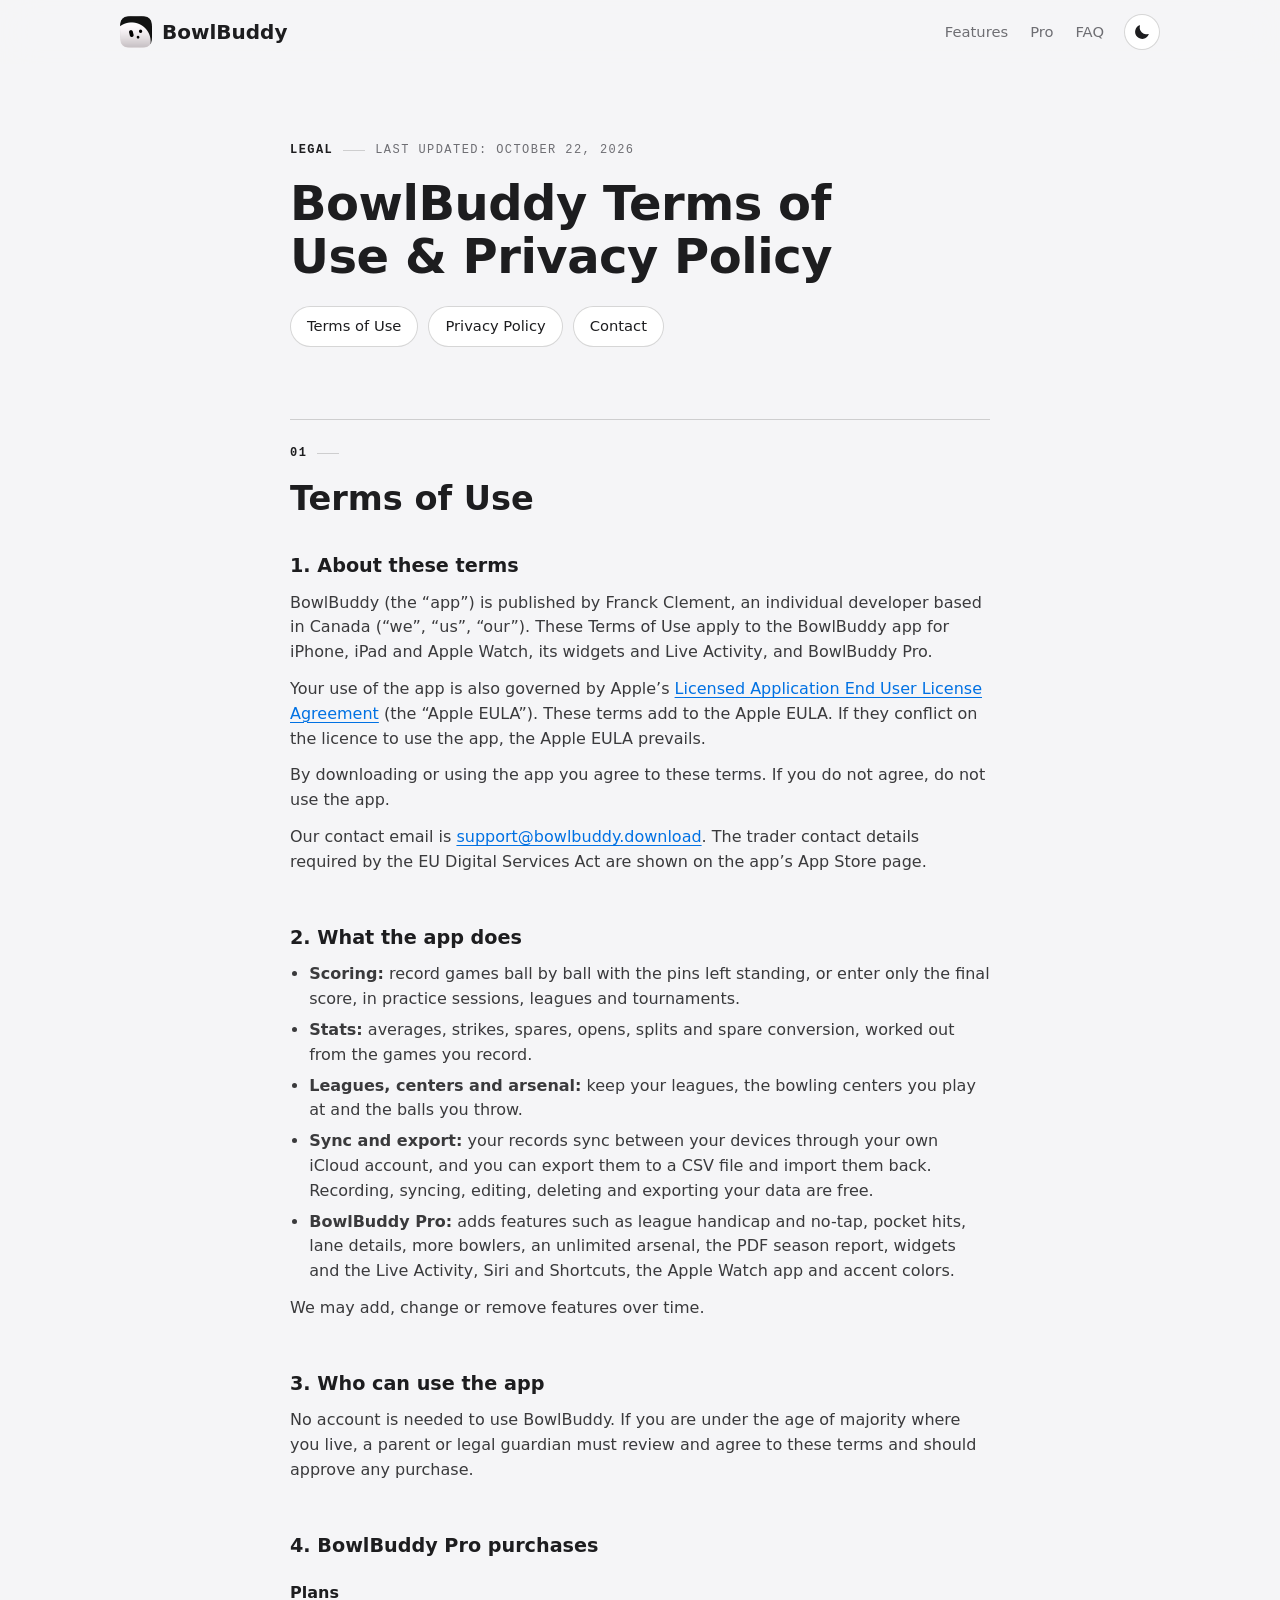
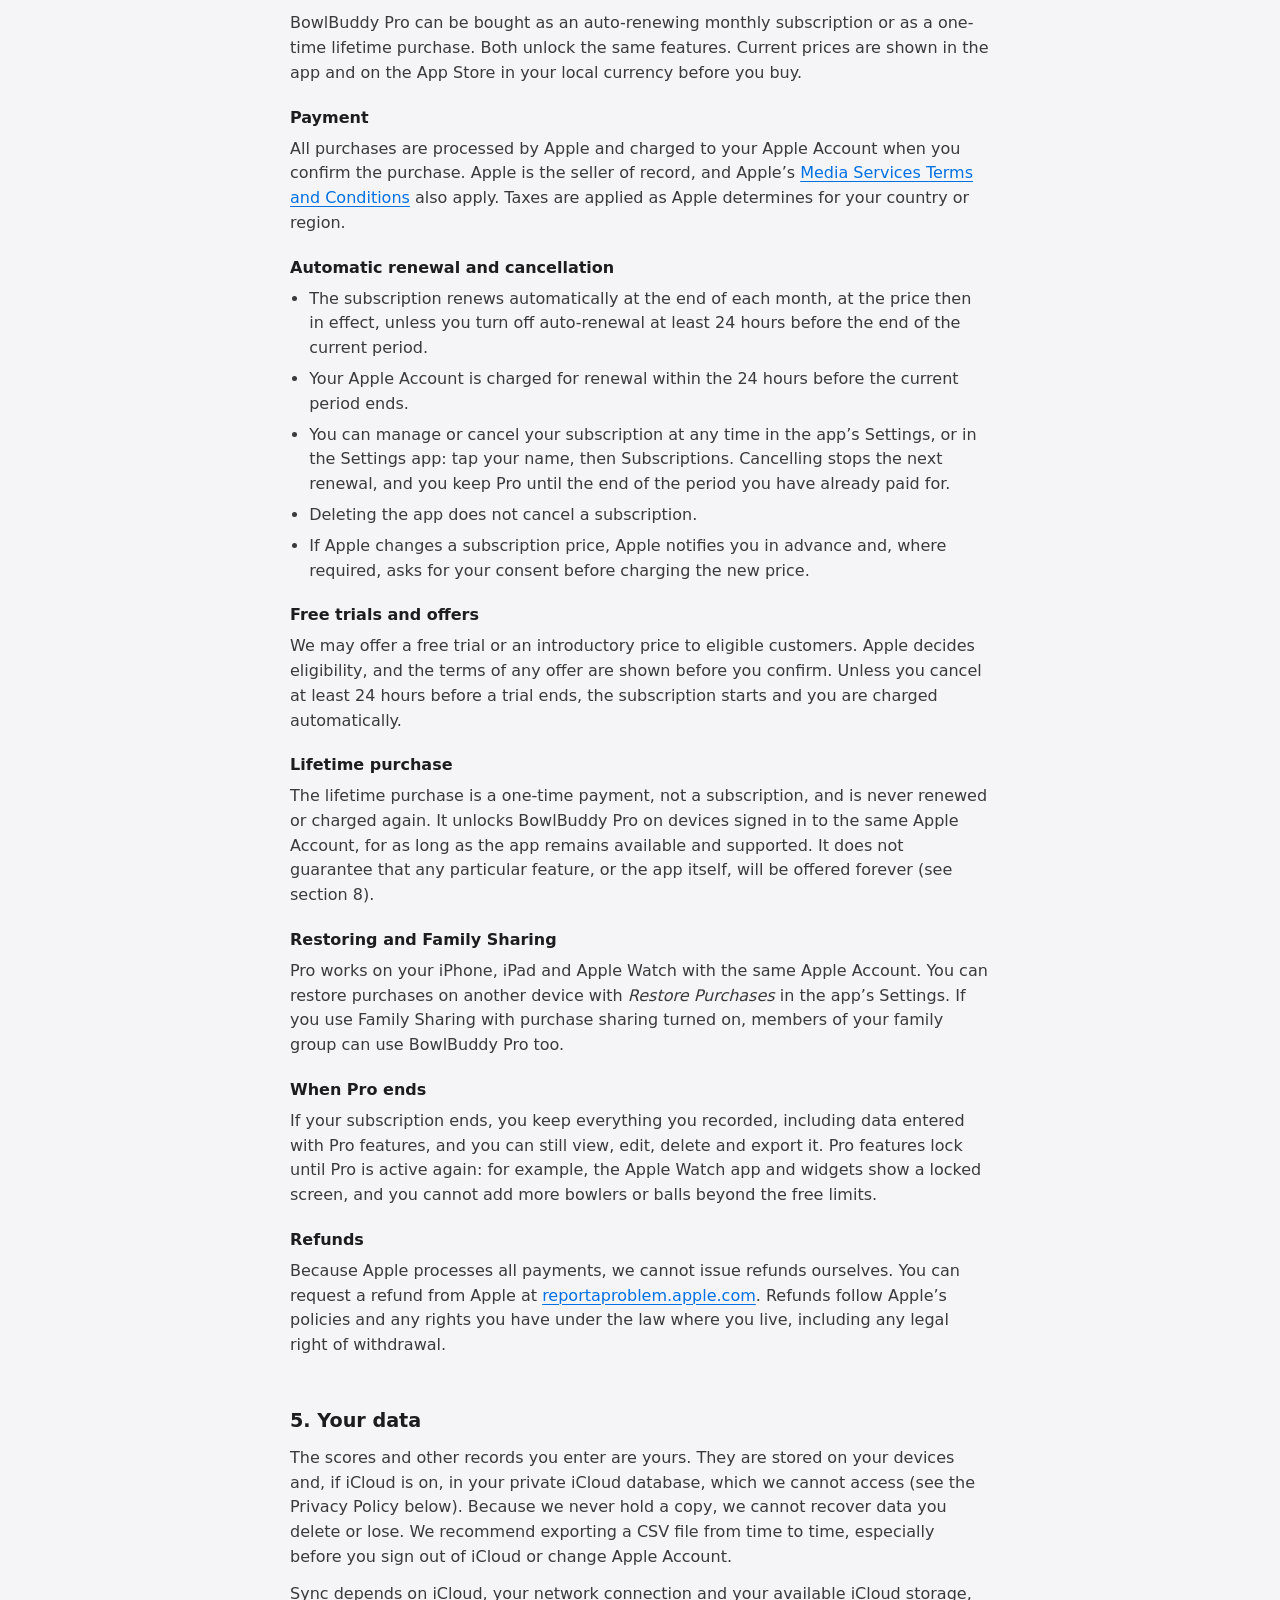
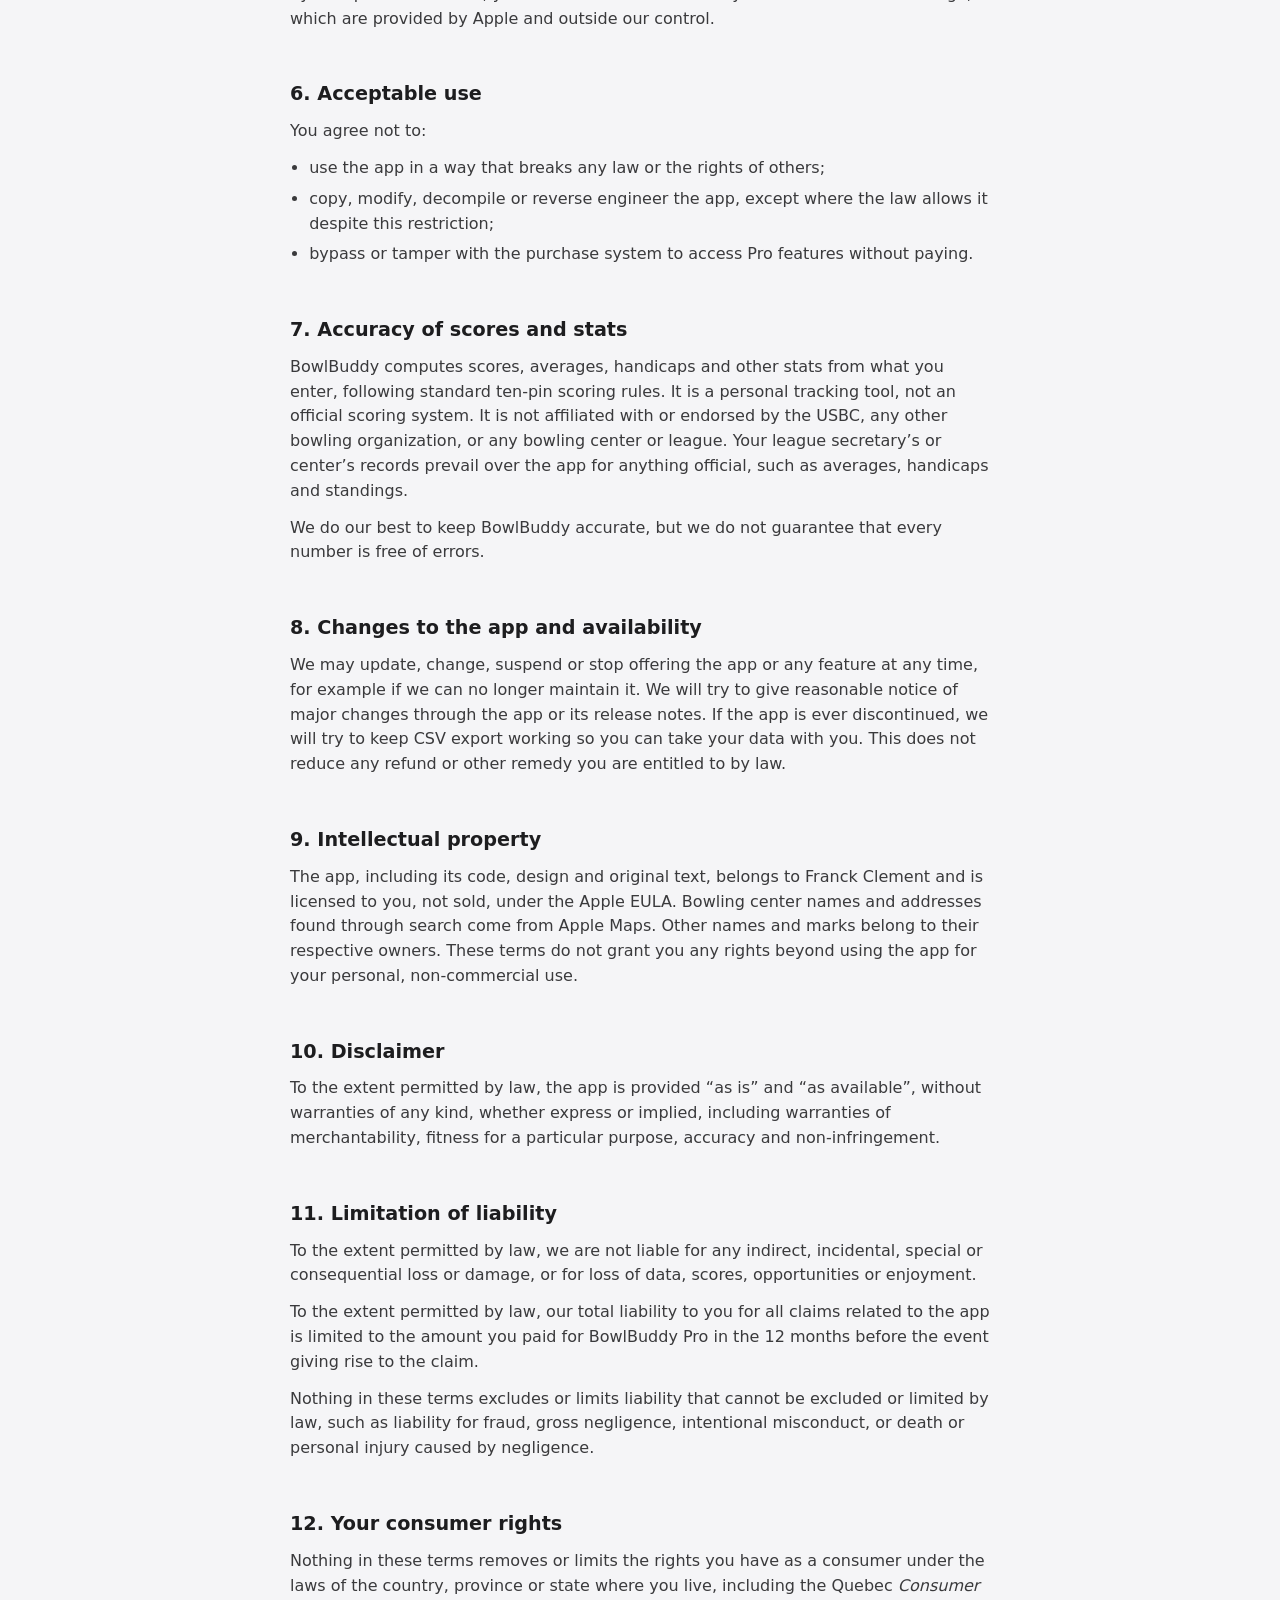
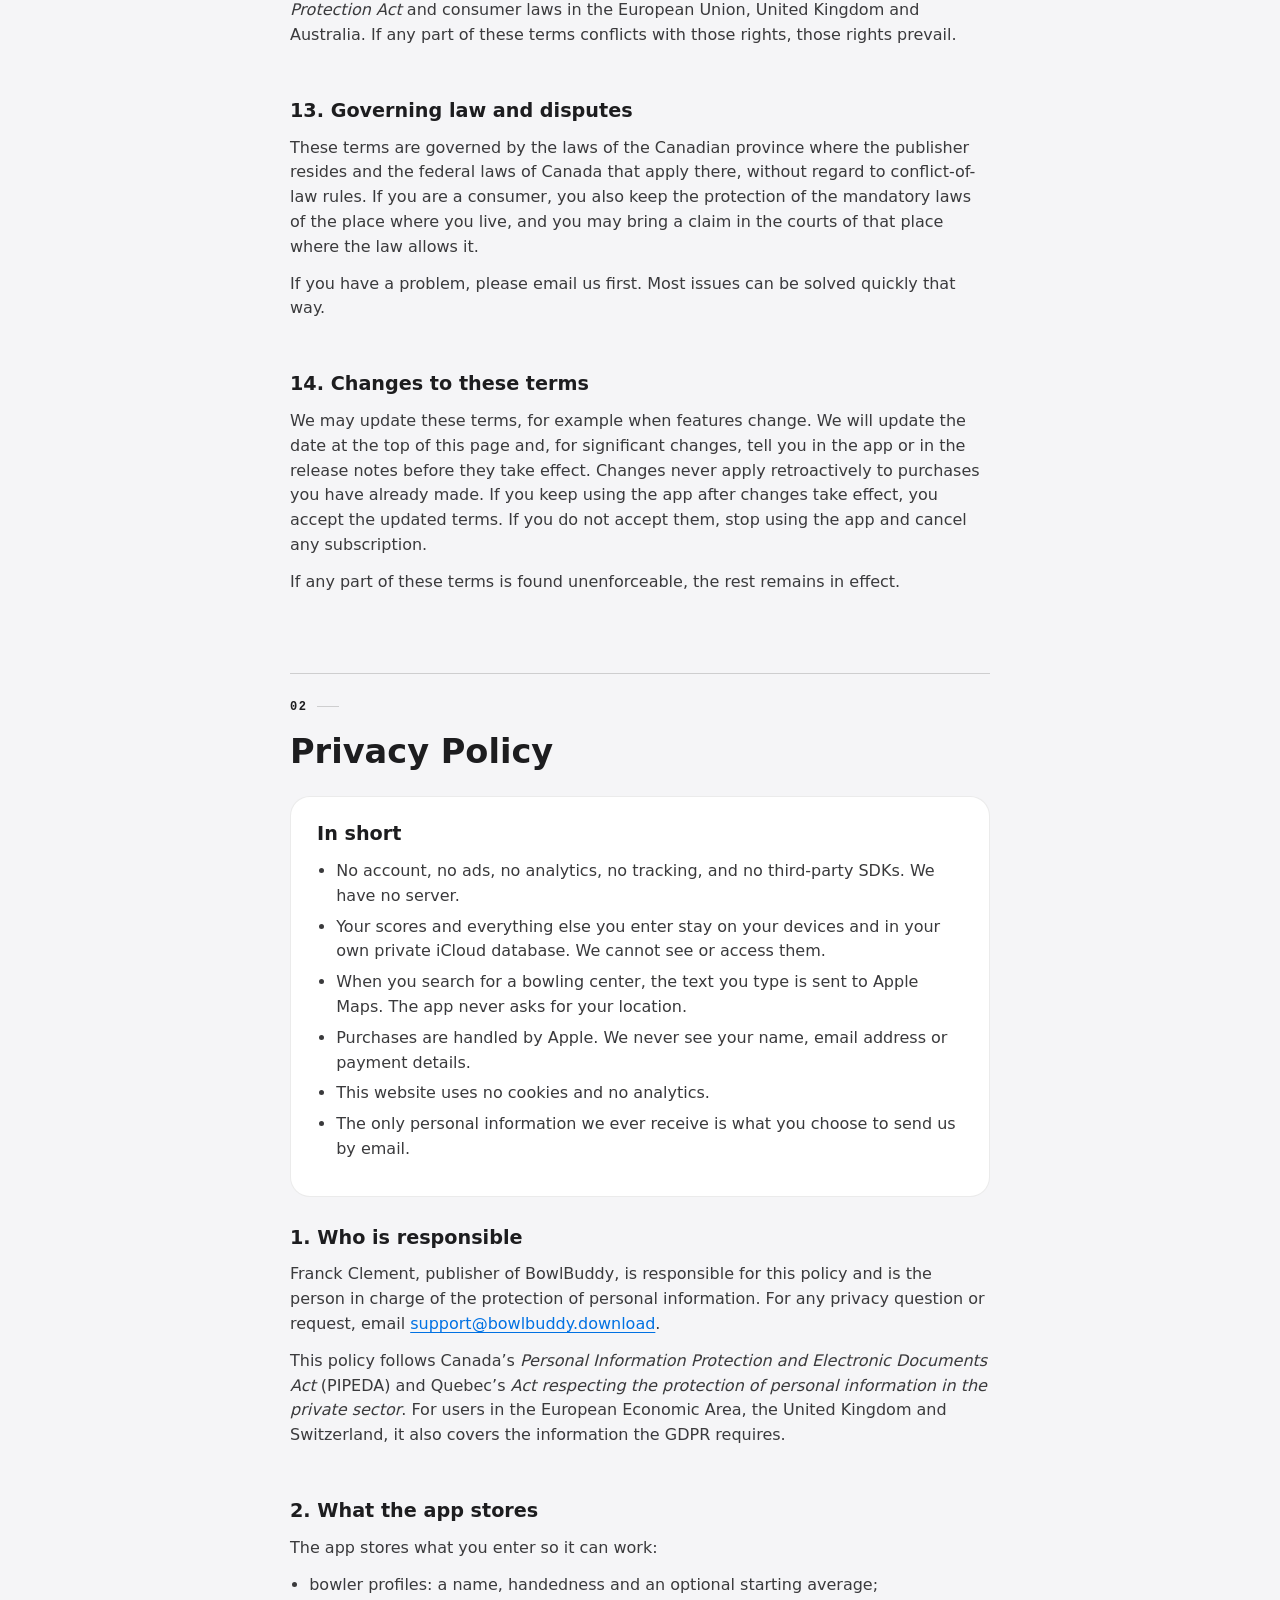
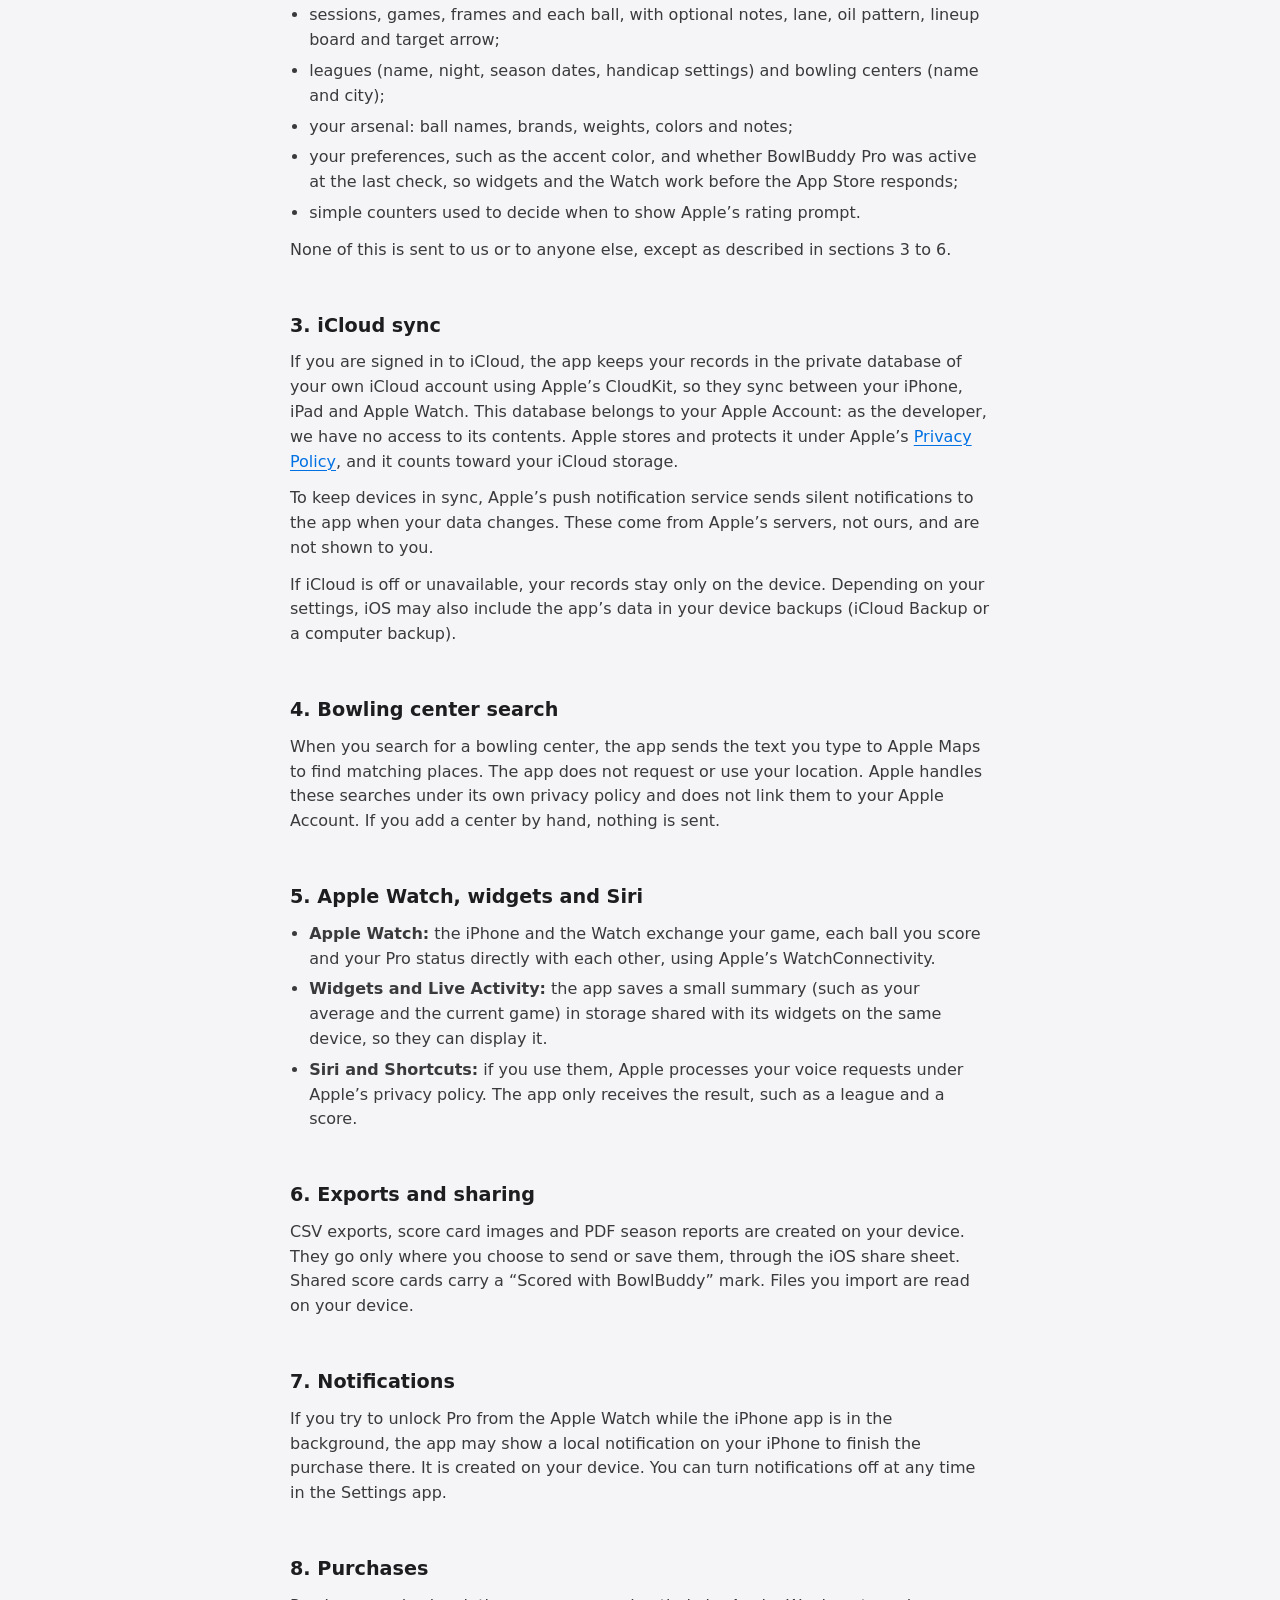
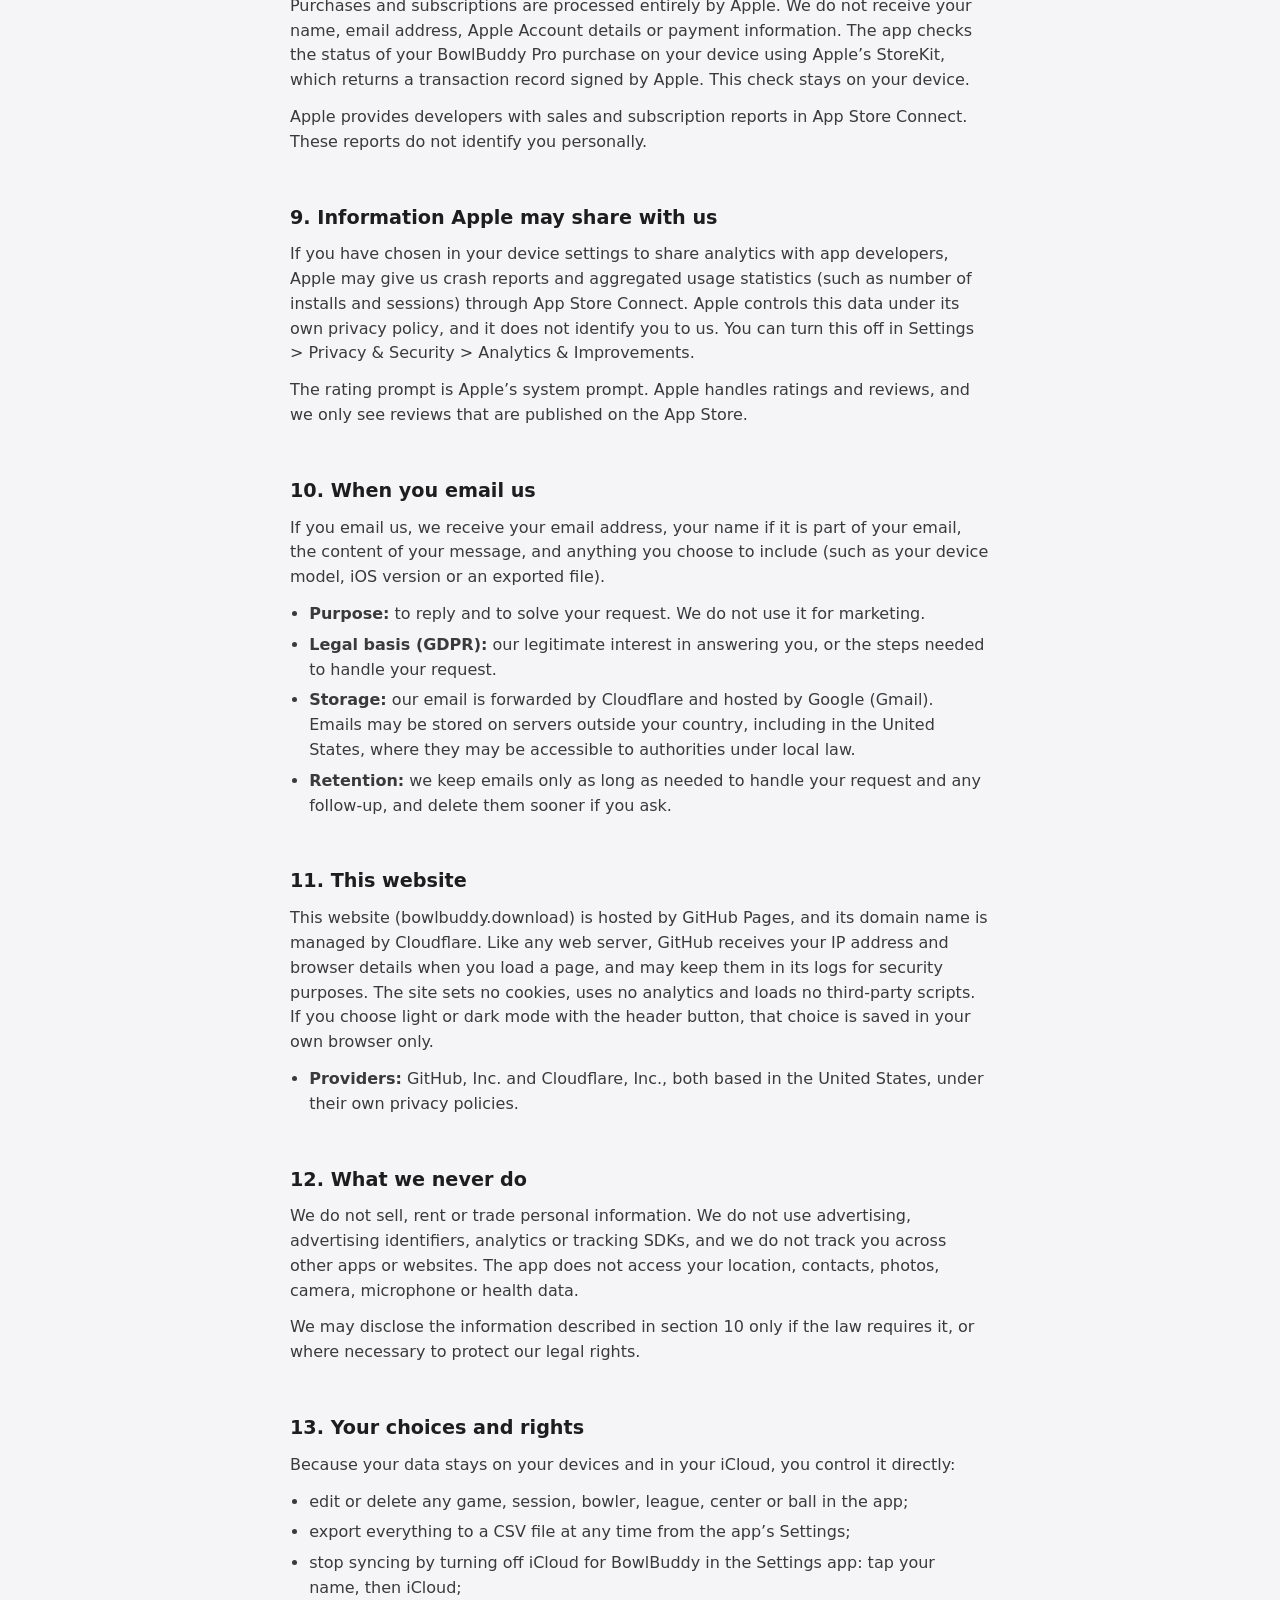
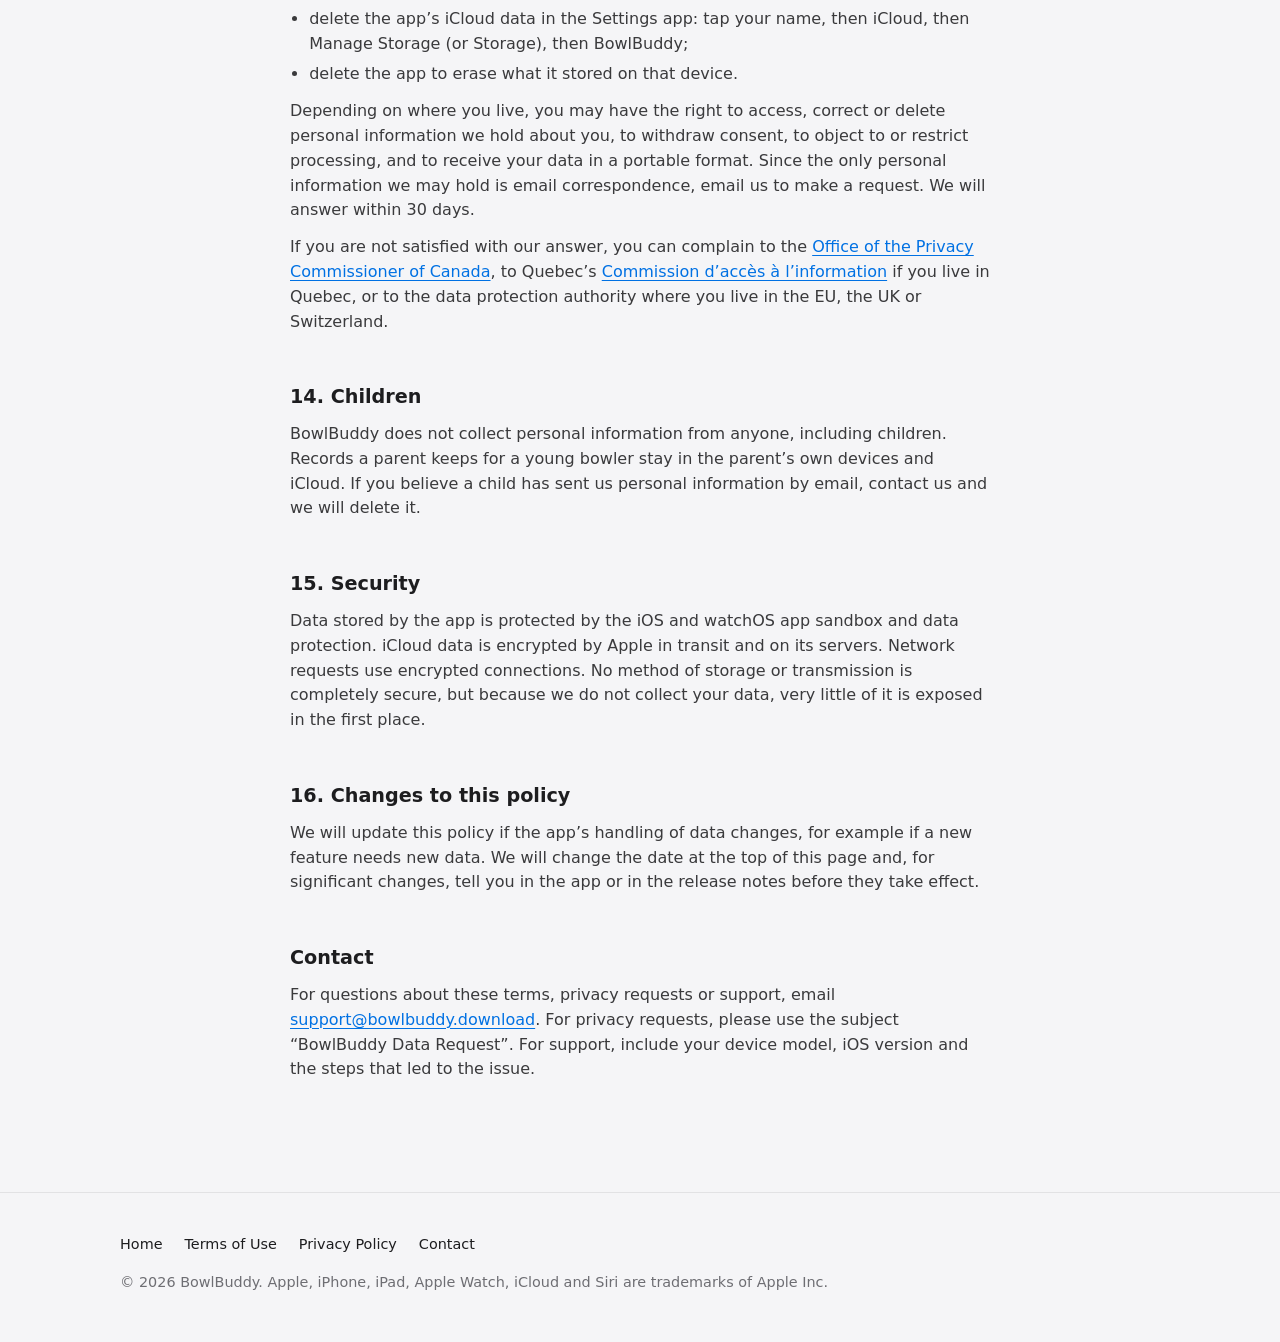
==== commit 564a2c64: "Say the site is served by GitHub, with only its DNS at Cloudflare" ====
--- a/legal/index.html
+++ b/legal/index.html
@@ -254,7 +254,7 @@
 
         <section>
             <h2>11. This website</h2>
-            <p>This website (bowlbuddy.download) is hosted by GitHub Pages and served through Cloudflare. Like any web server, they receive your IP address and browser details when you load a page, and may keep them in their logs for security and performance purposes. The site sets no cookies, uses no analytics and loads no third-party scripts. If you choose light or dark mode with the header button, that choice is saved in your own browser only.</p>
+            <p>This website (bowlbuddy.download) is hosted by GitHub Pages, and its domain name is managed by Cloudflare. Like any web server, GitHub receives your IP address and browser details when you load a page, and may keep them in its logs for security purposes. The site sets no cookies, uses no analytics and loads no third-party scripts. If you choose light or dark mode with the header button, that choice is saved in your own browser only.</p>
             <ul>
                 <li><strong>Providers:</strong> GitHub, Inc. and Cloudflare, Inc., both based in the United States, under their own privacy policies.</li>
             </ul>
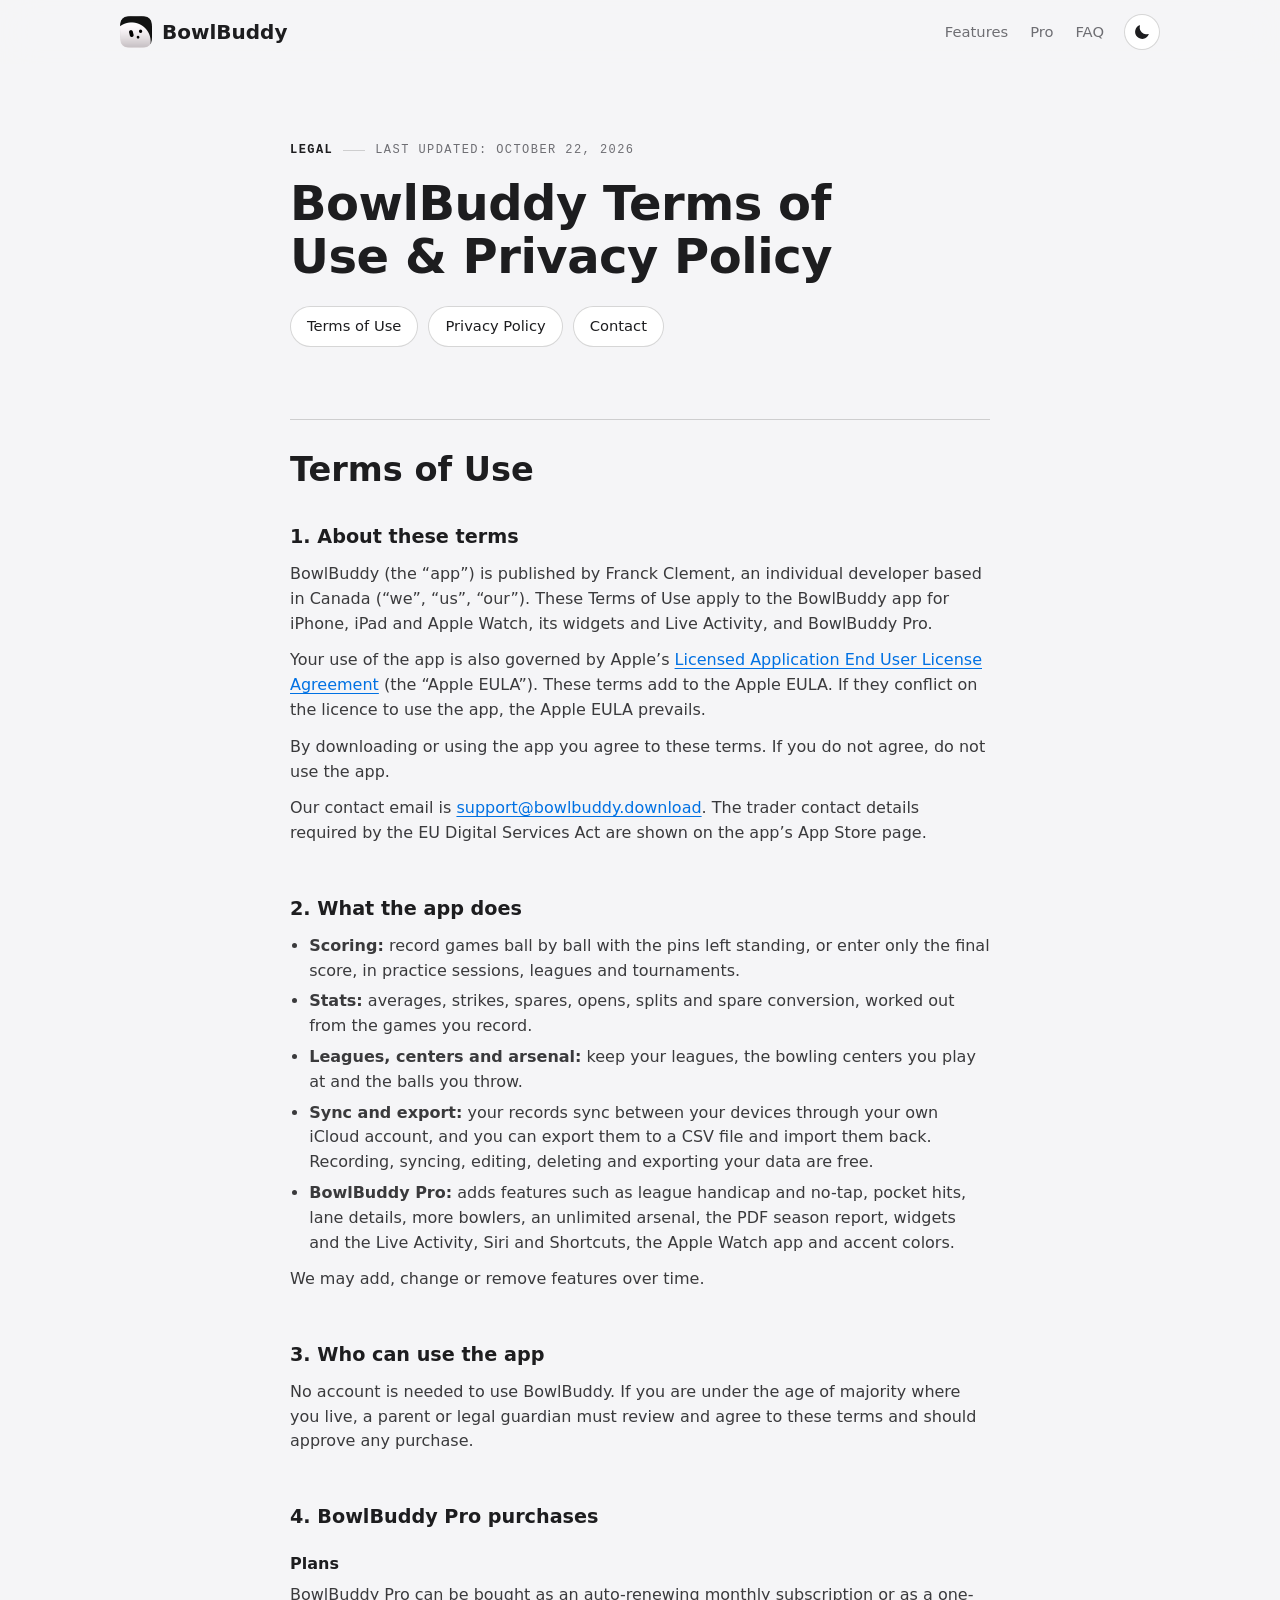
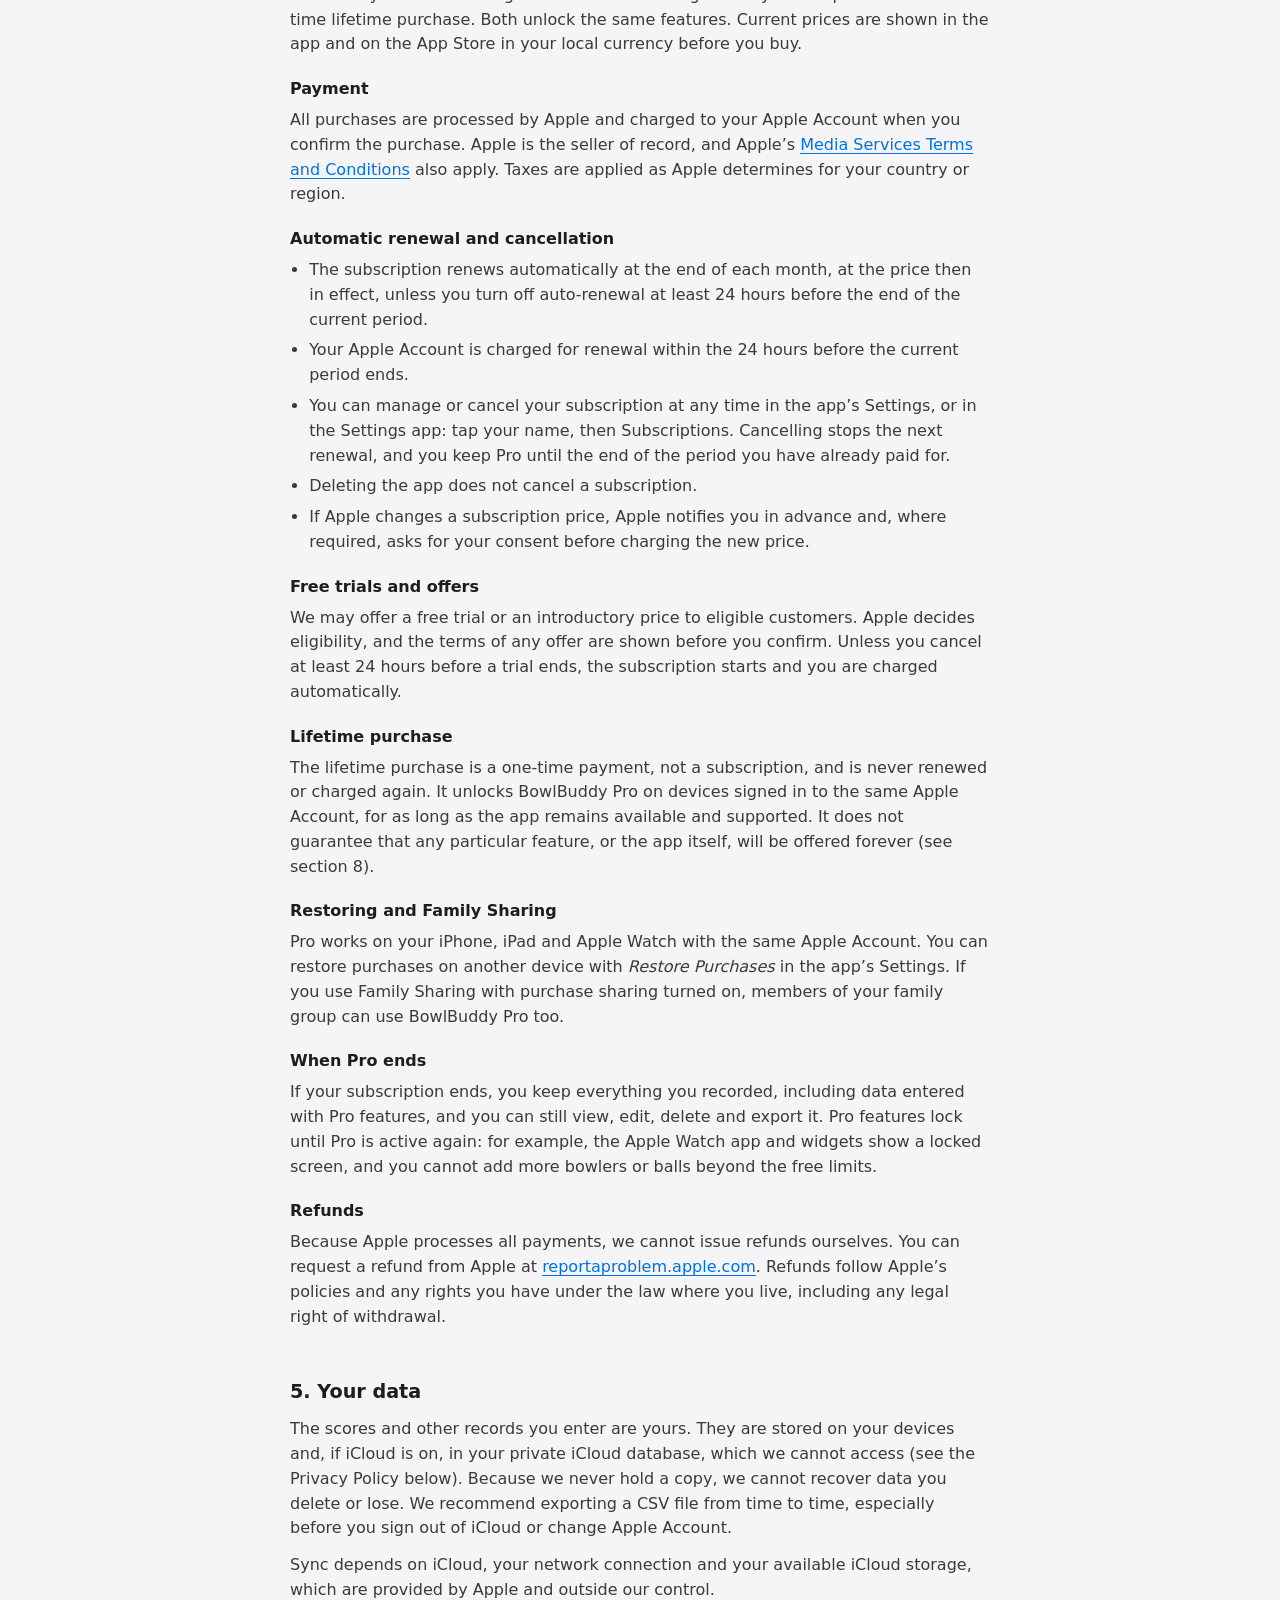
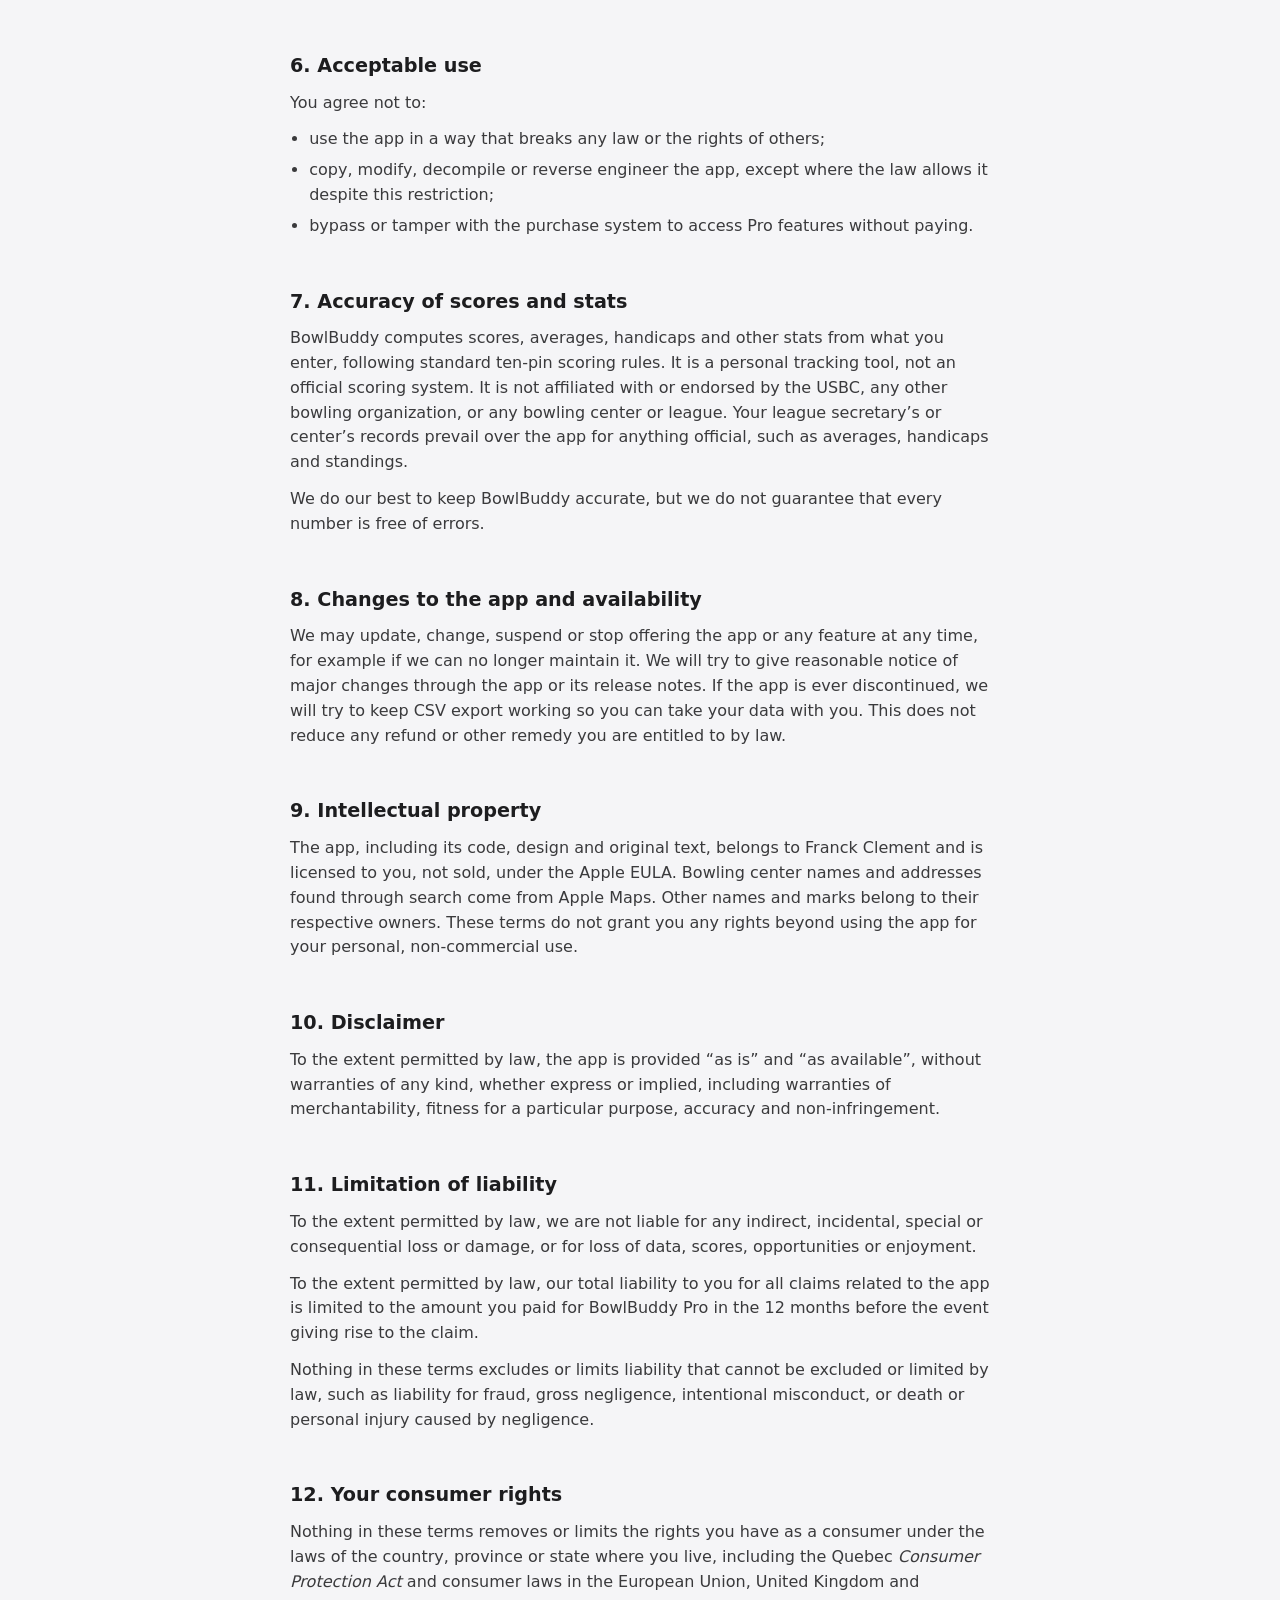
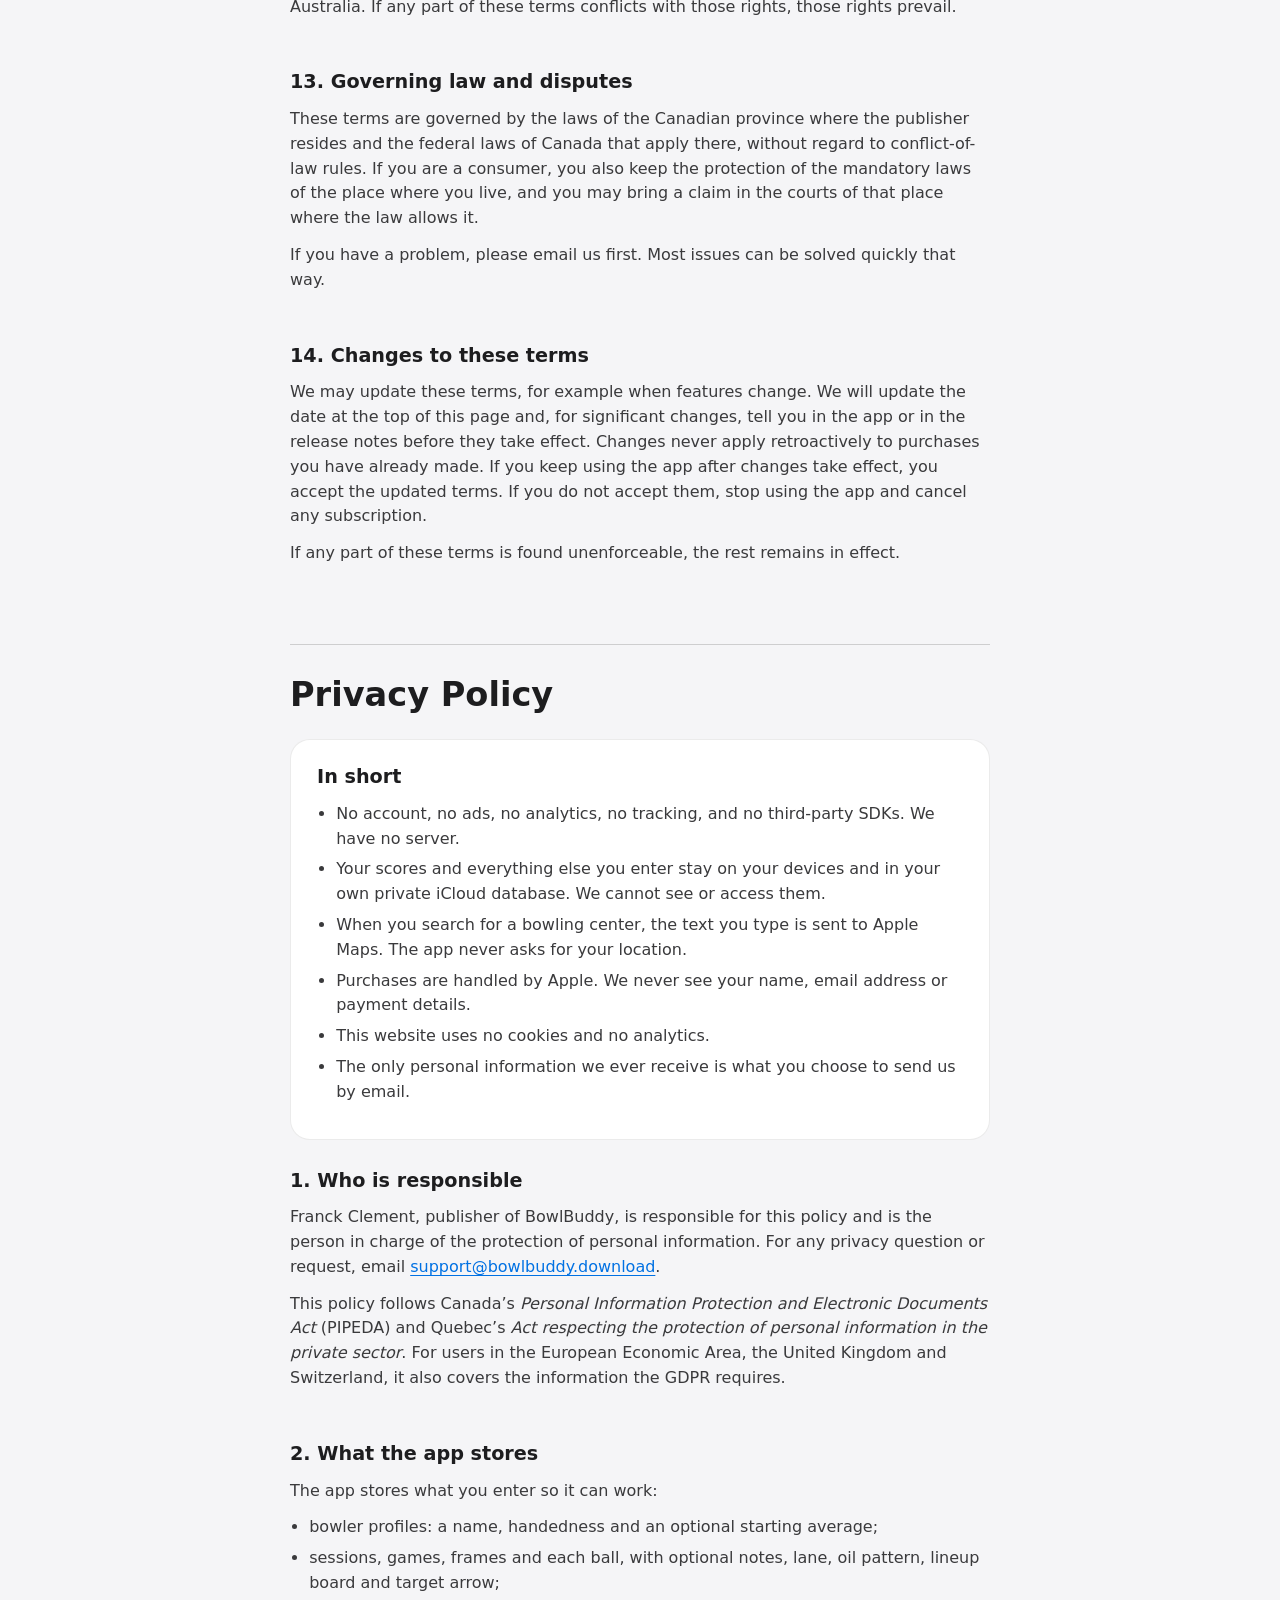
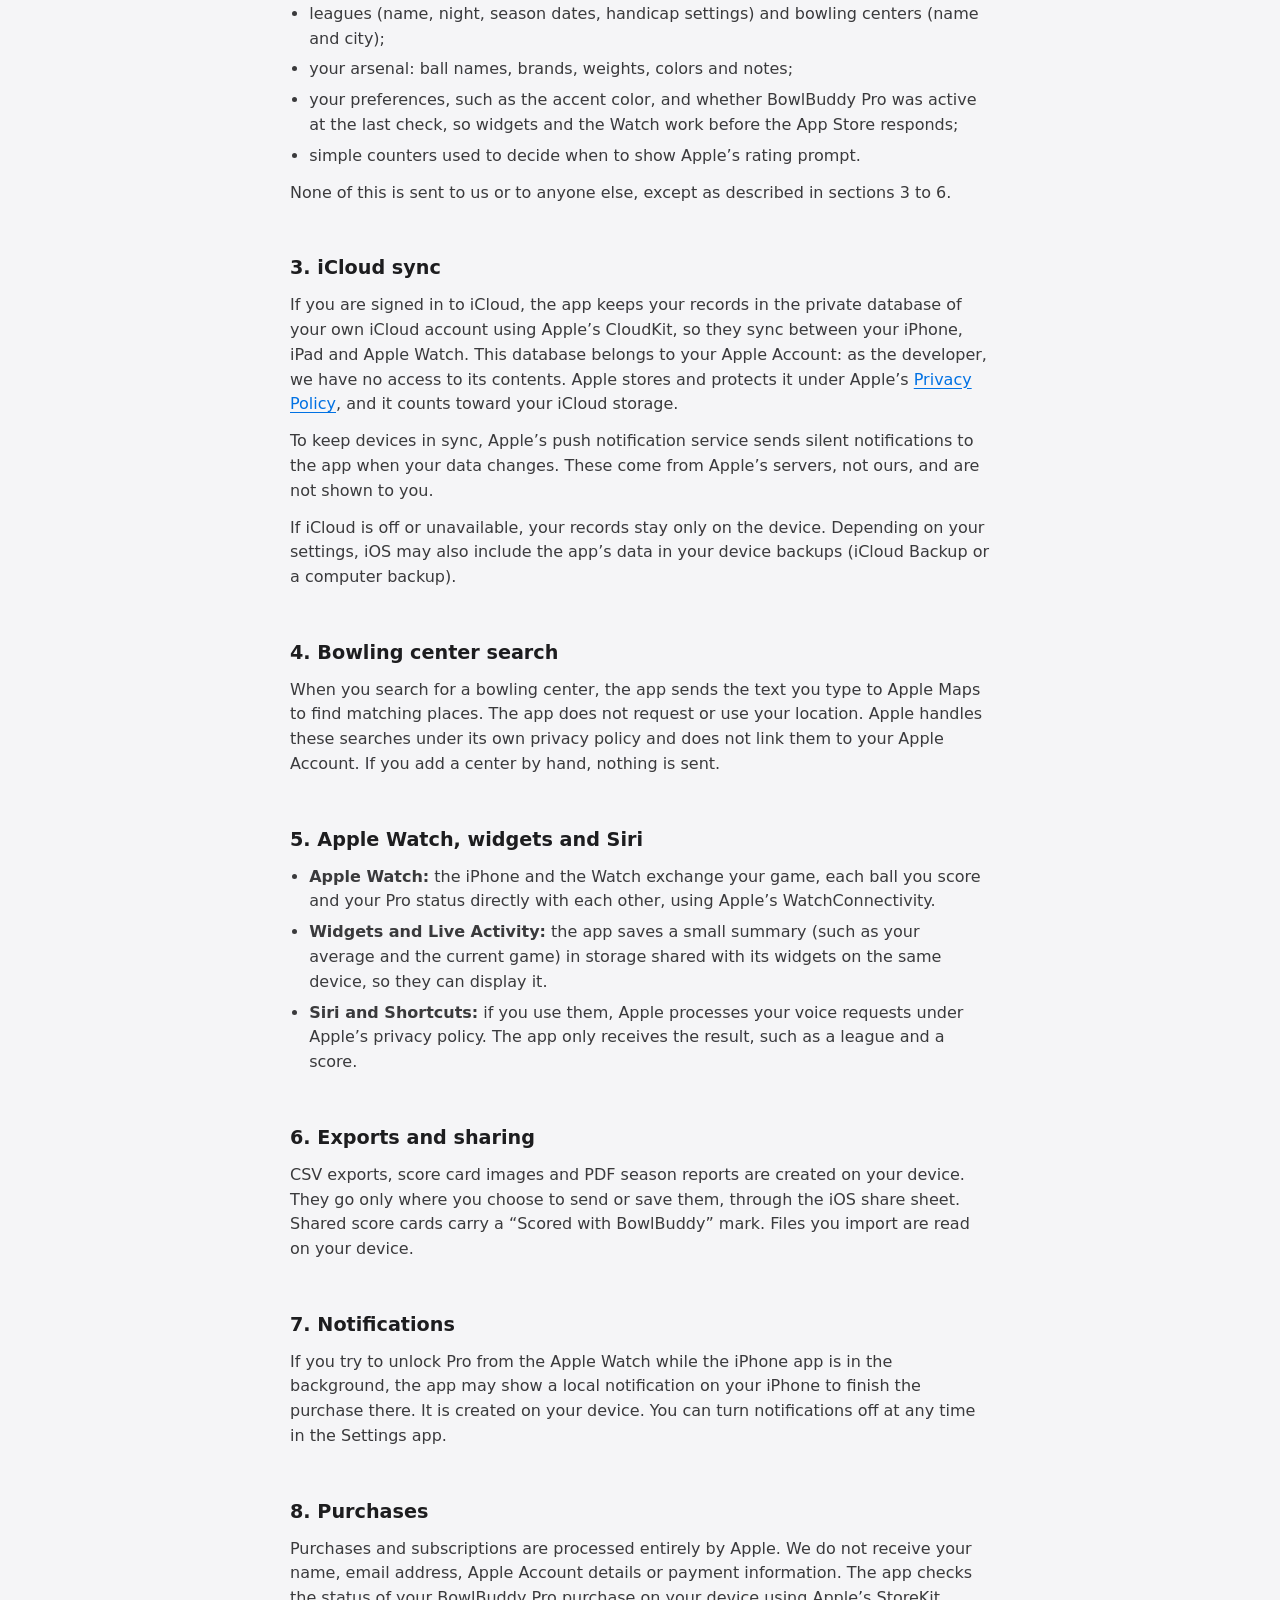
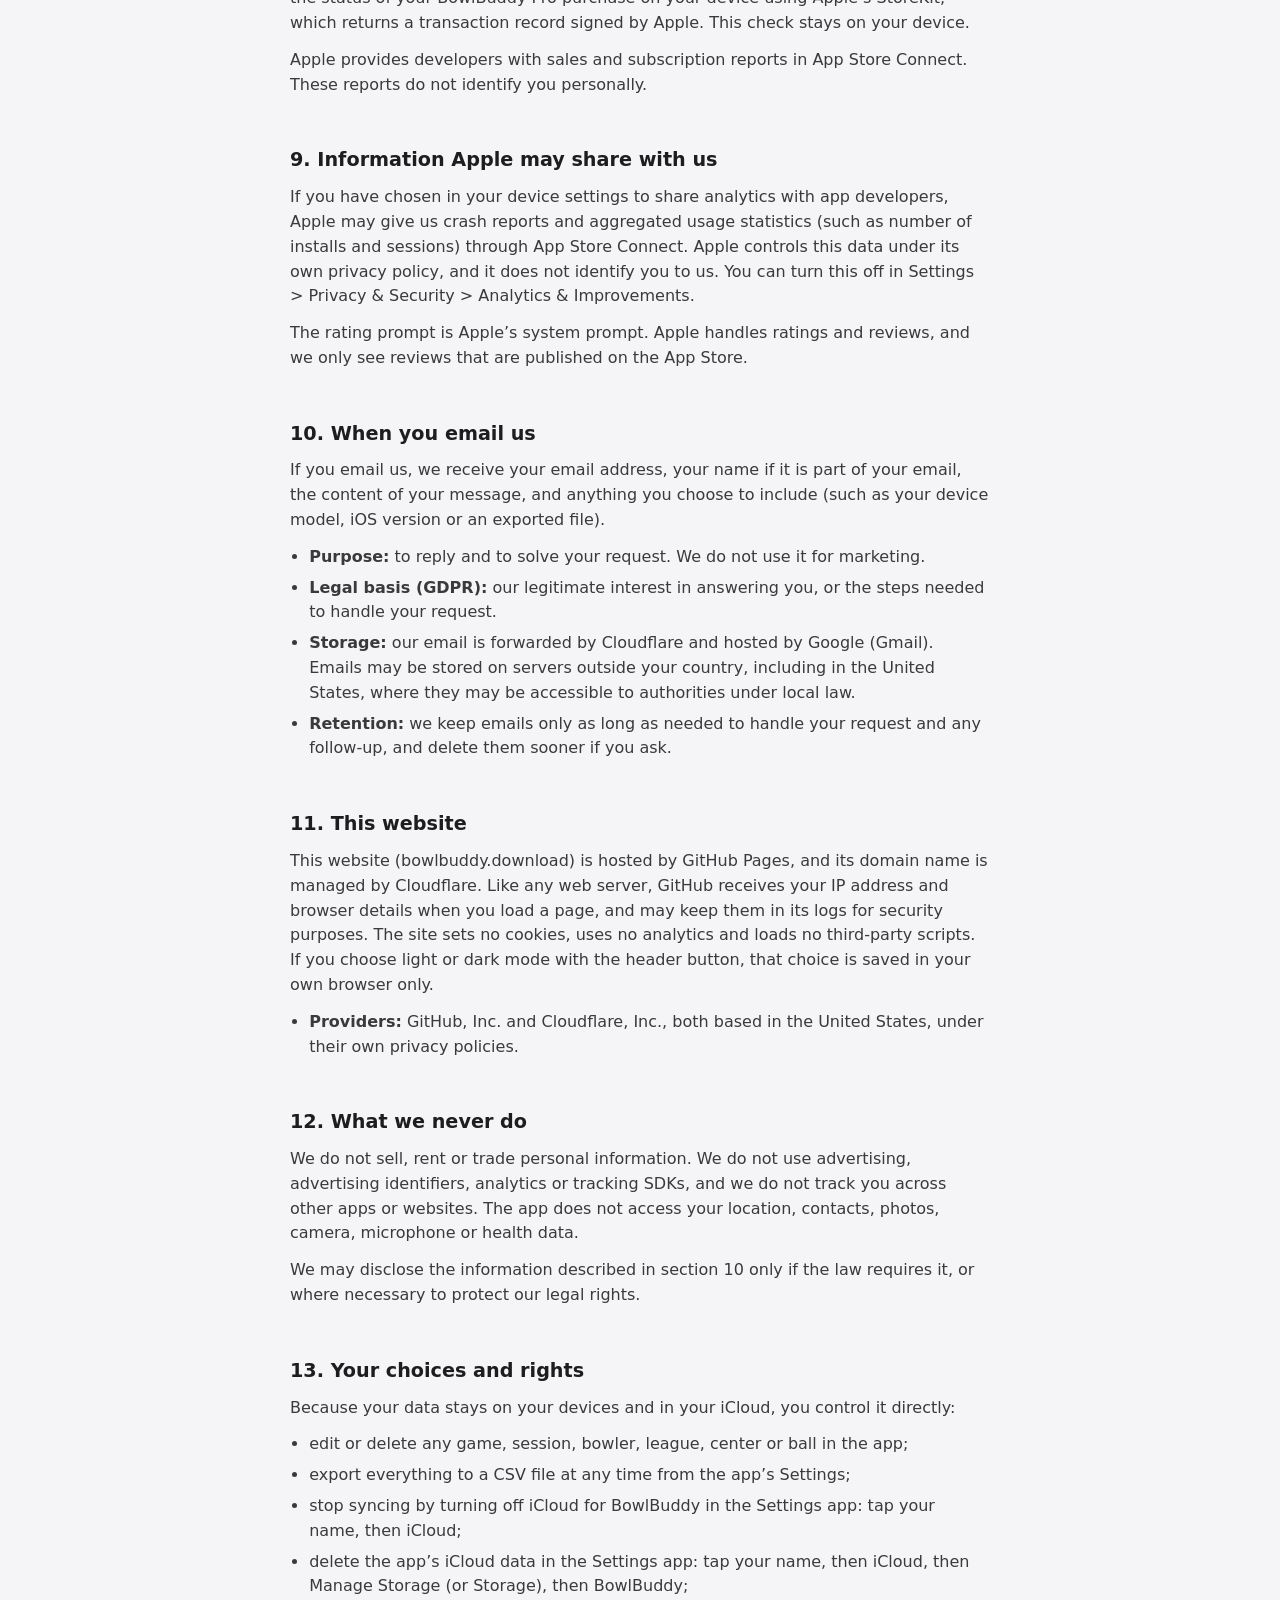
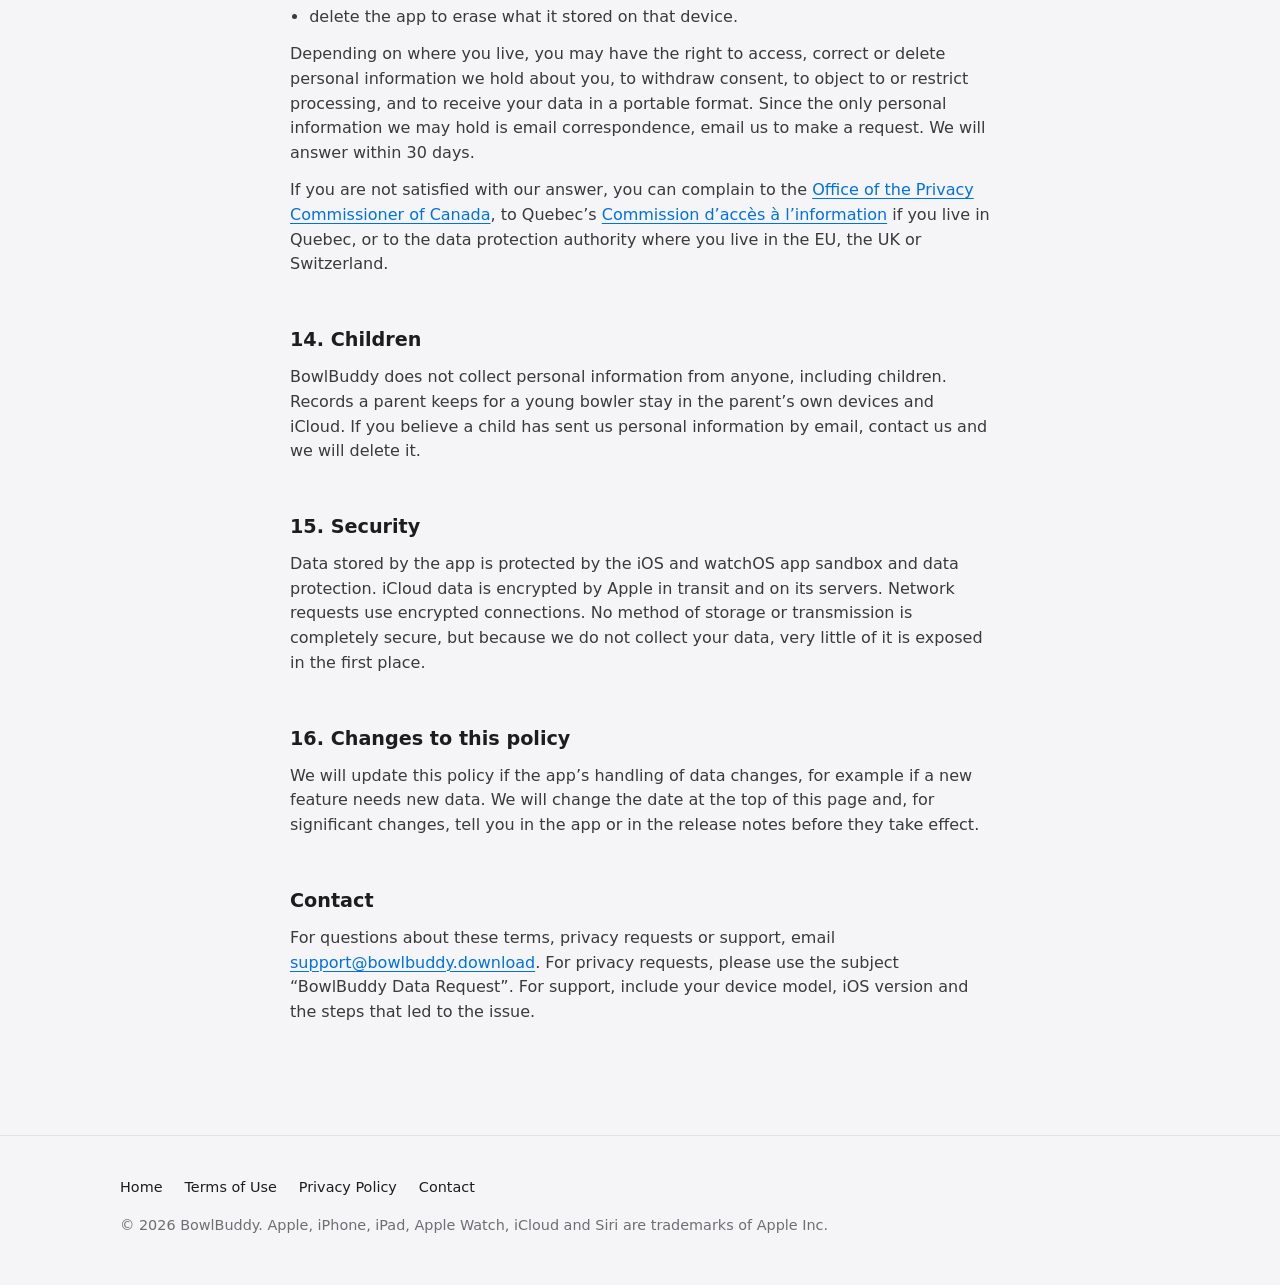
==== commit 90f6b11f: "Drop the section numbers above the terms and privacy titles" ====
--- a/legal/index.html
+++ b/legal/index.html
@@ -43,7 +43,7 @@
             </nav>
         </div>
 
-        <h2 class="part-title" id="terms"><span class="kicker"><b>01</b><span class="dash"></span></span>Terms of Use</h2>
+        <h2 class="part-title" id="terms">Terms of Use</h2>
 
         <section>
             <h2>1. About these terms</h2>
@@ -164,7 +164,7 @@
             <p>If any part of these terms is found unenforceable, the rest remains in effect.</p>
         </section>
 
-        <h2 class="part-title" id="privacy"><span class="kicker"><b>02</b><span class="dash"></span></span>Privacy Policy</h2>
+        <h2 class="part-title" id="privacy">Privacy Policy</h2>
 
         <section class="summary">
             <h2>In short</h2>
--- a/assets/site.css
+++ b/assets/site.css
@@ -329,15 +329,12 @@
 }
 .legal-tabs a:hover { color: var(--on-ink); background: var(--ink); border-color: var(--ink); }
 .legal .part-title {
-    display: grid;
-    gap: 10px;
     font-family: var(--rounded);
     font-size: clamp(1.6rem, 4vw, 2.1rem);
     margin: 48px 0 8px;
     padding-top: 24px;
     border-top: 1px solid var(--line-strong);
 }
-.legal .part-title .kicker { font-family: var(--mono); font-size: 0.75rem; }
 .legal section { padding: 18px 0; color: var(--text-2); }
 .legal section.summary {
     background: var(--surface);
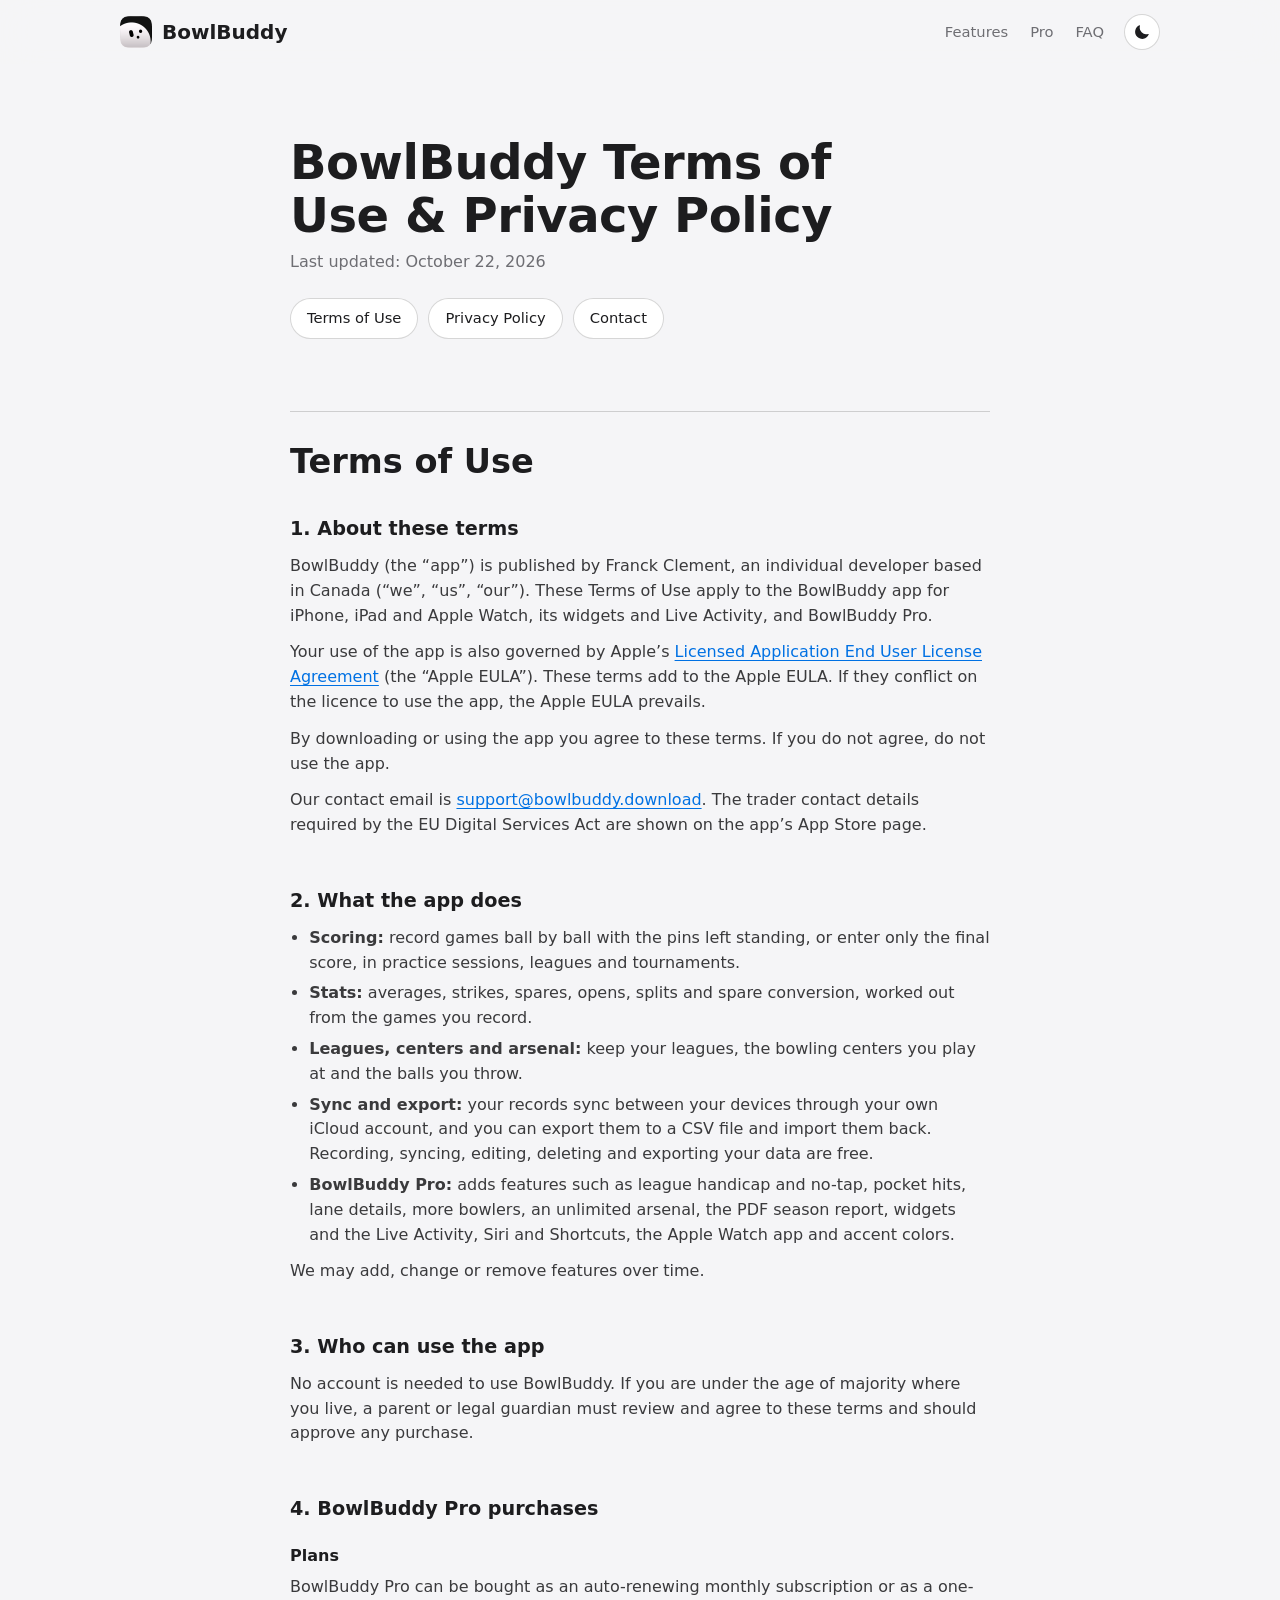
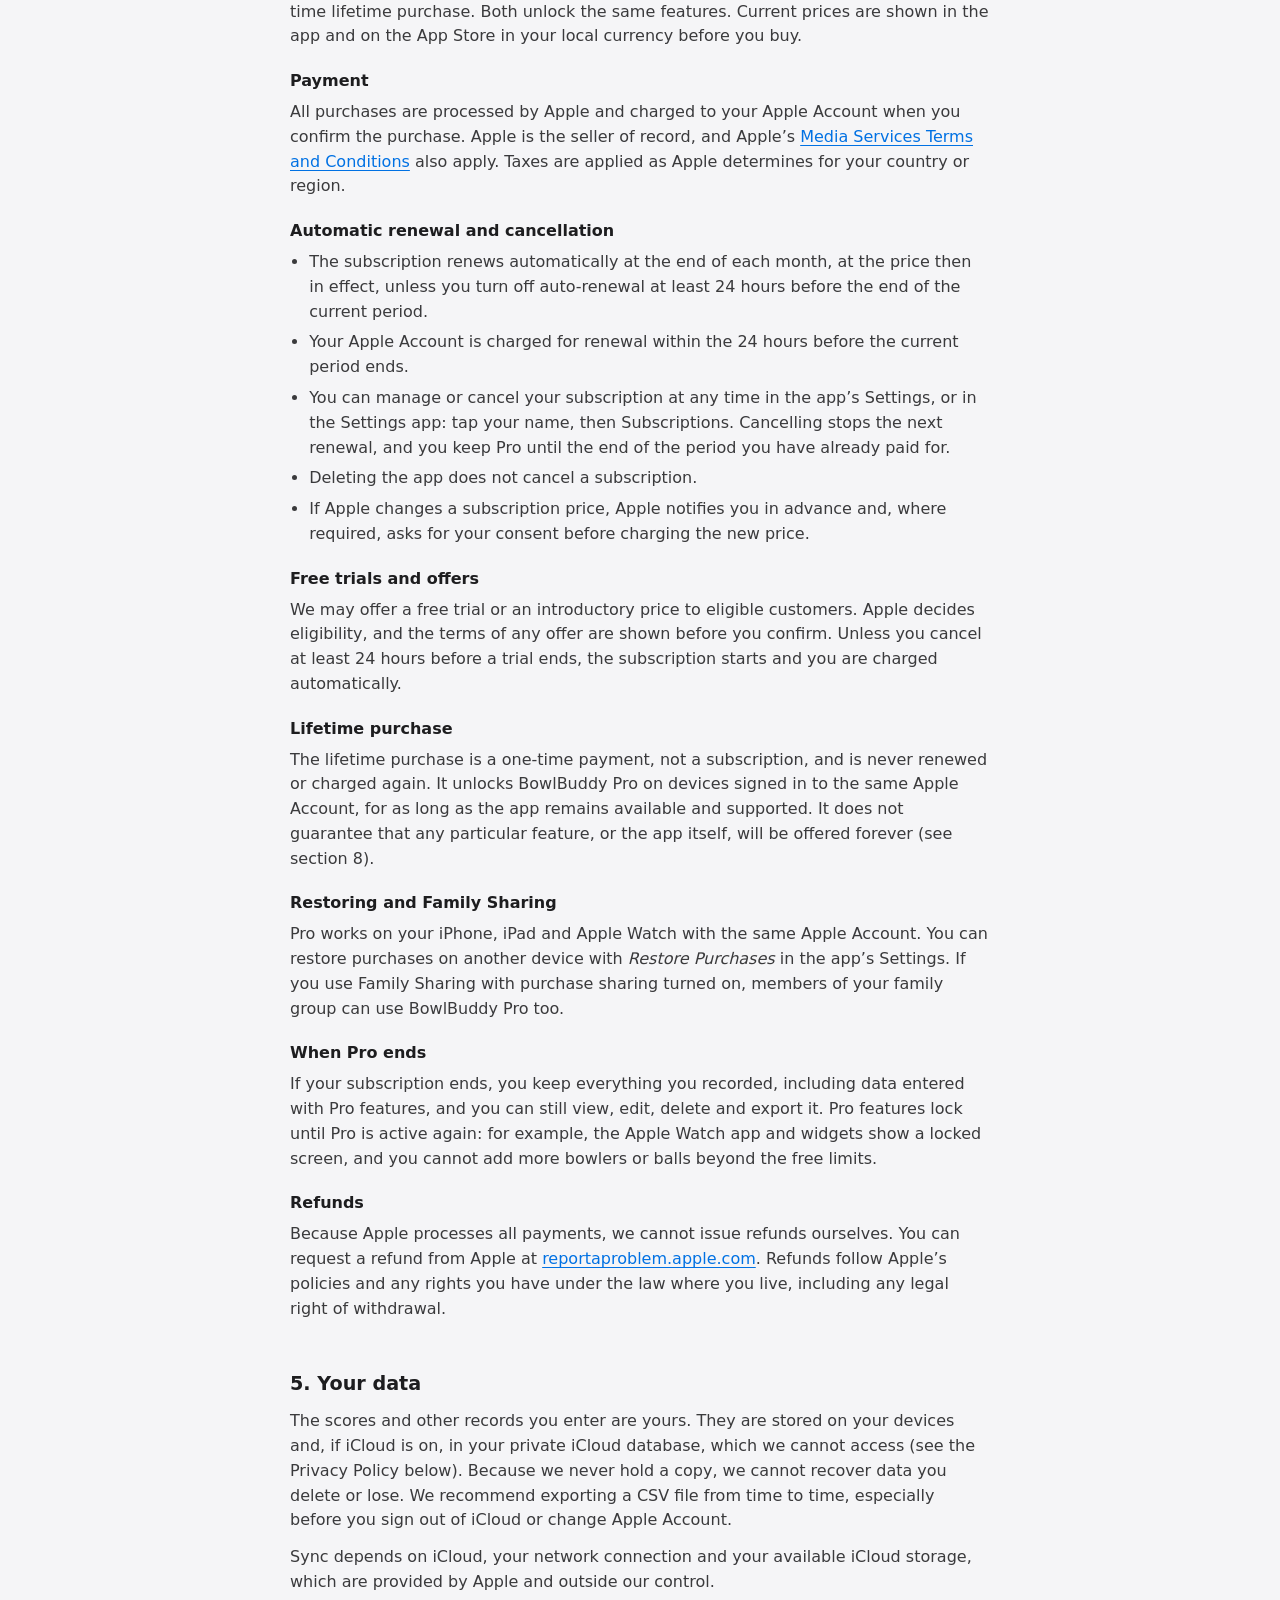
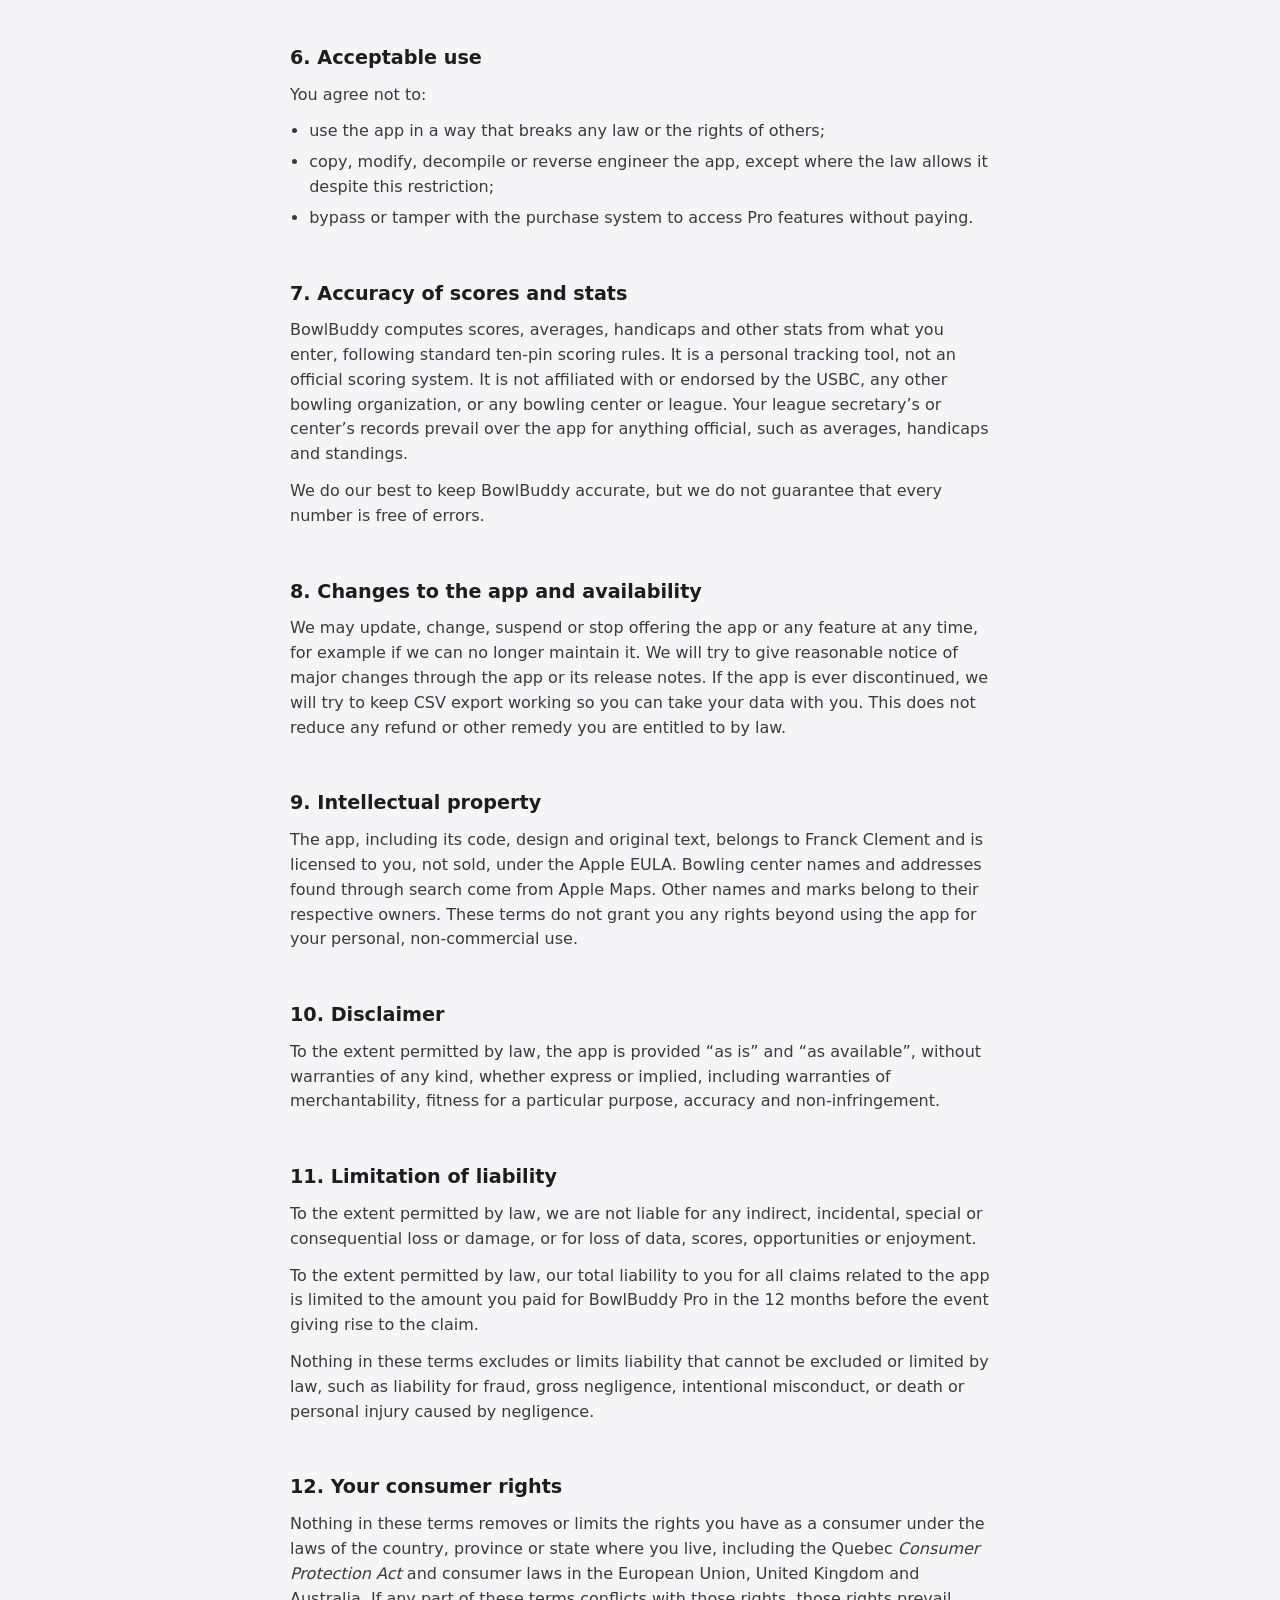
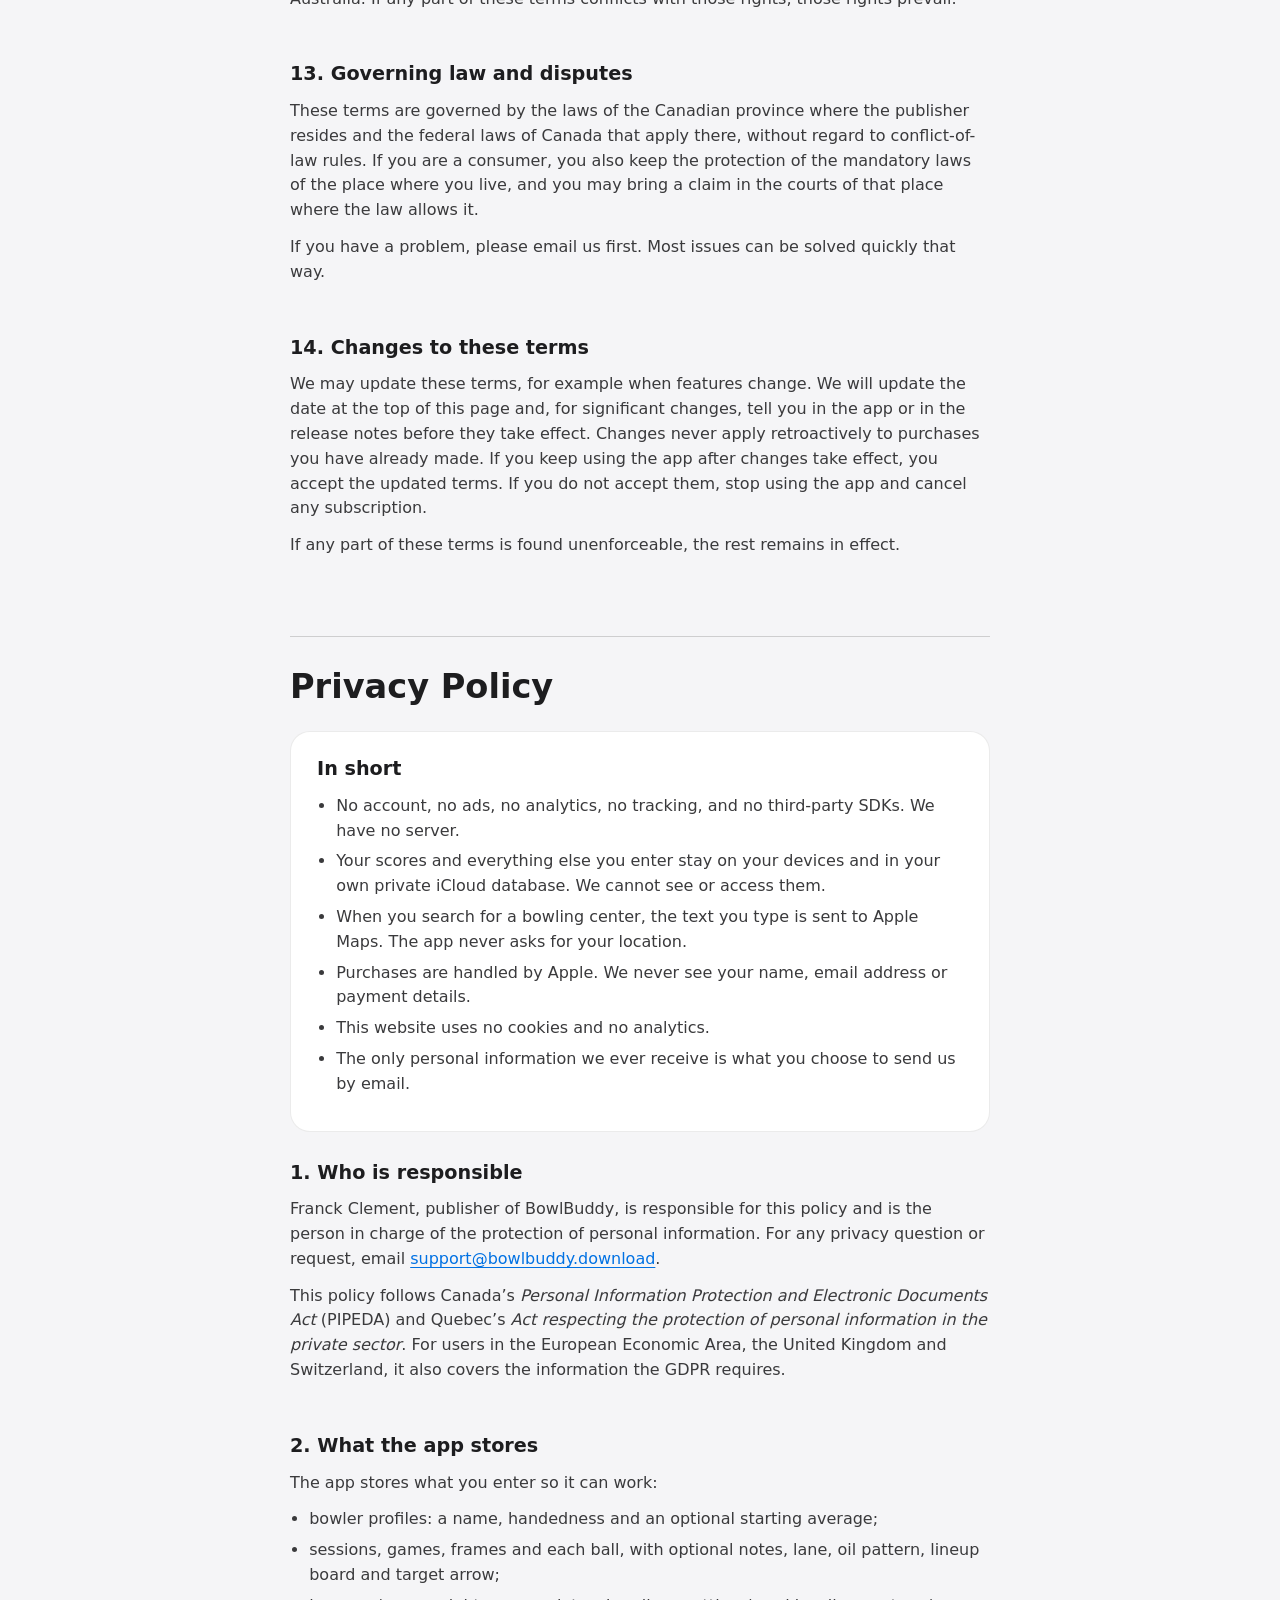
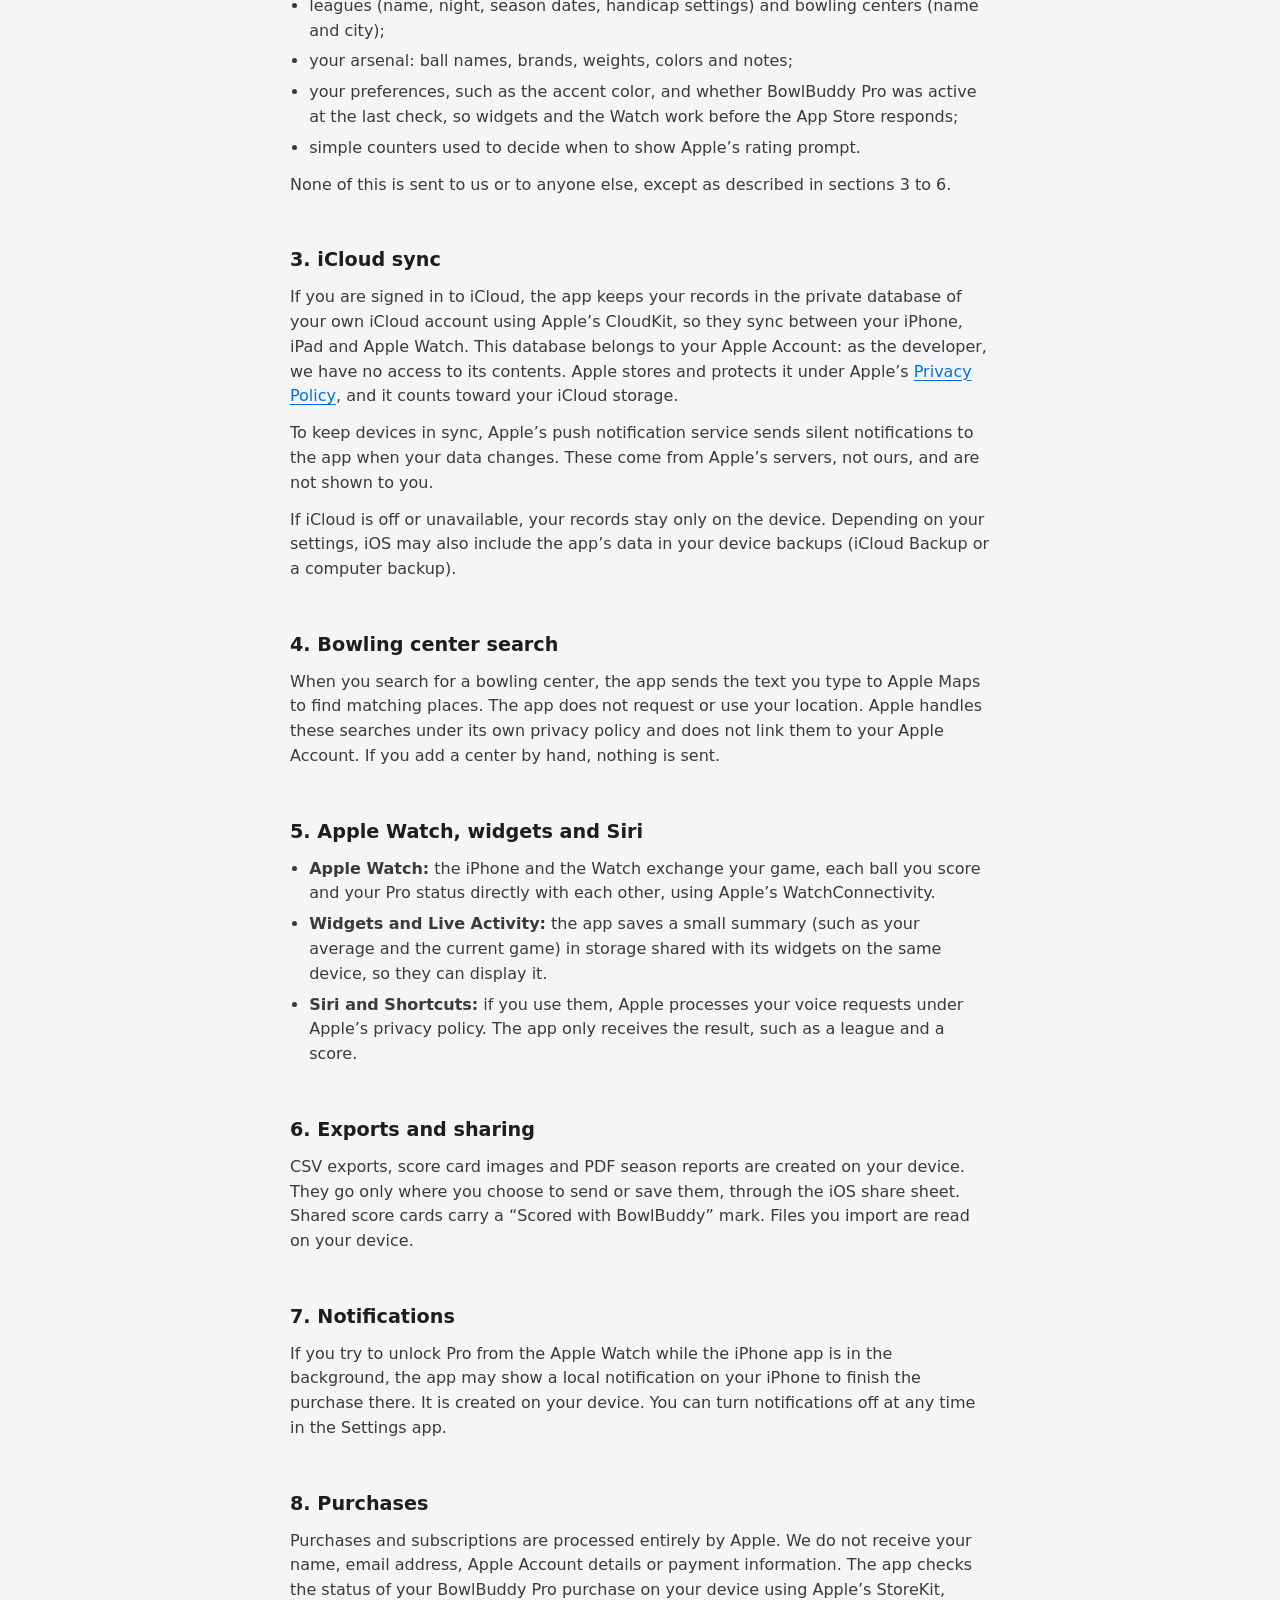
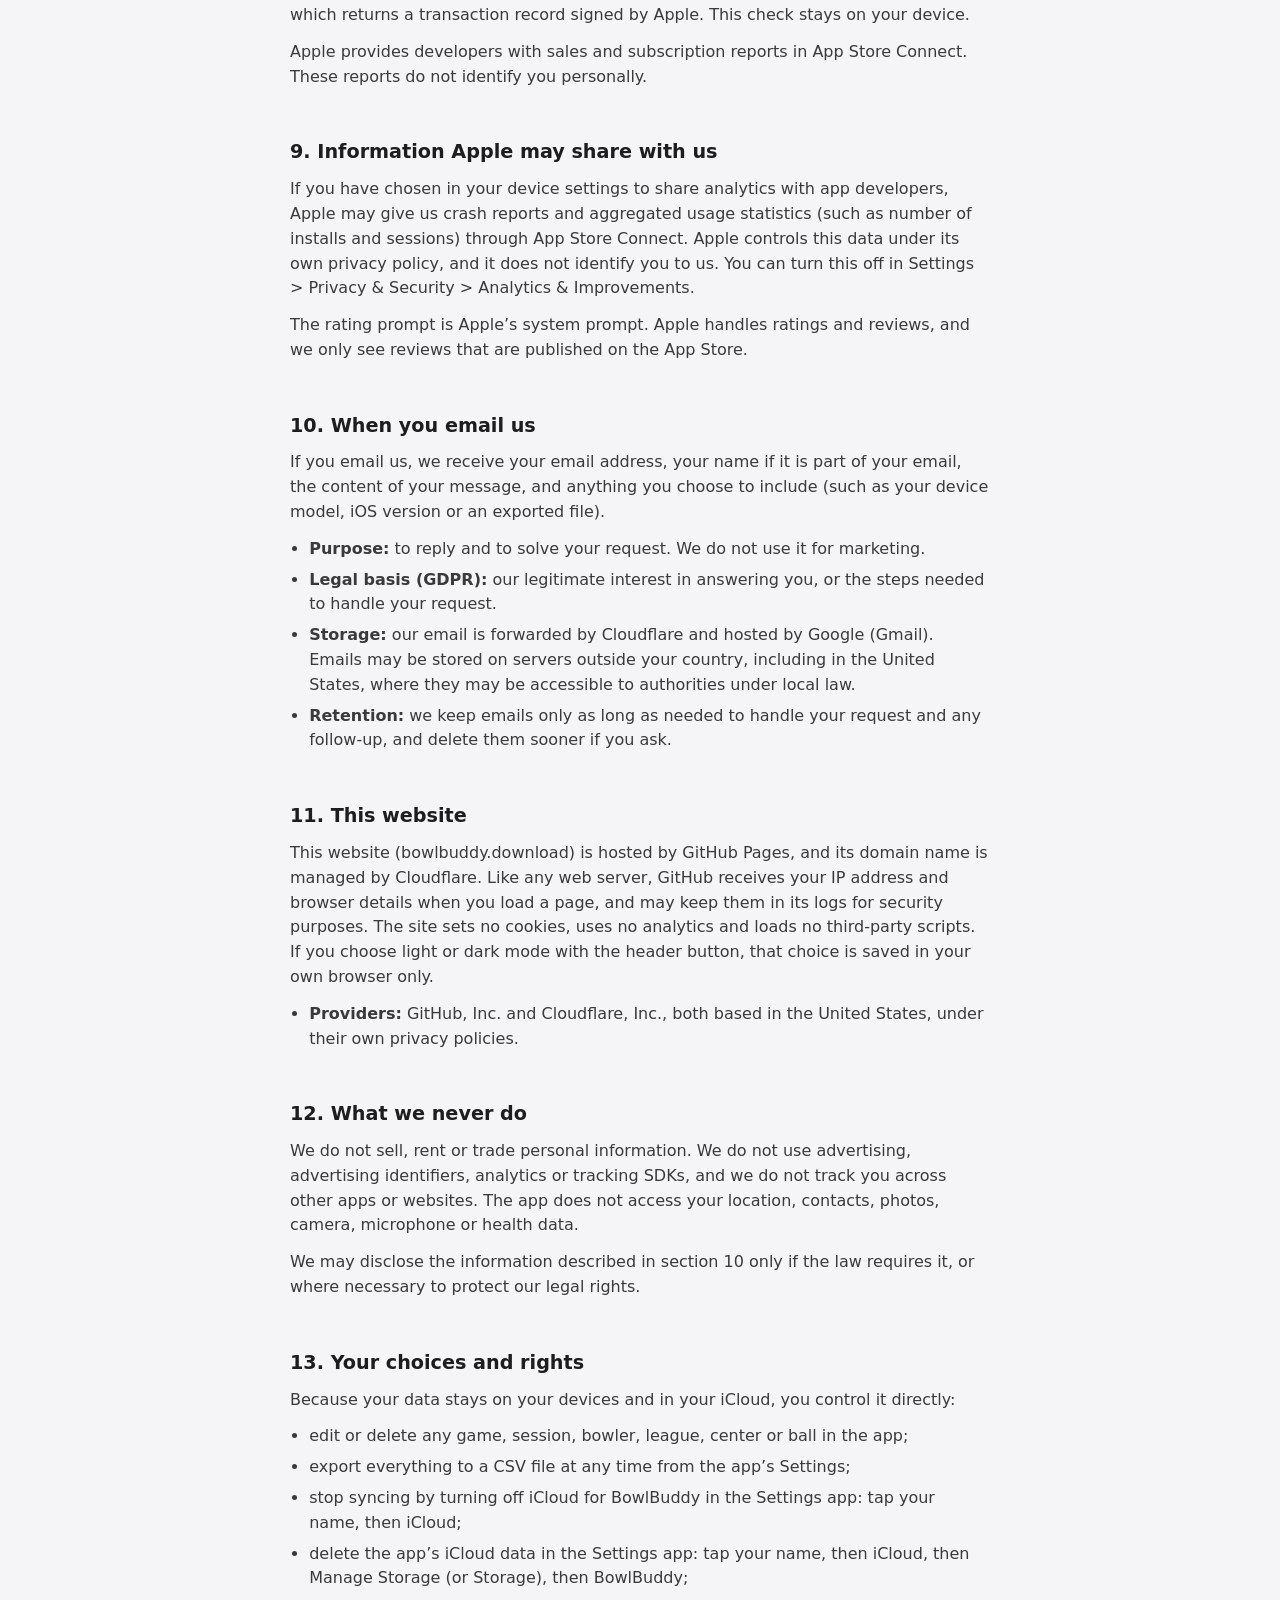
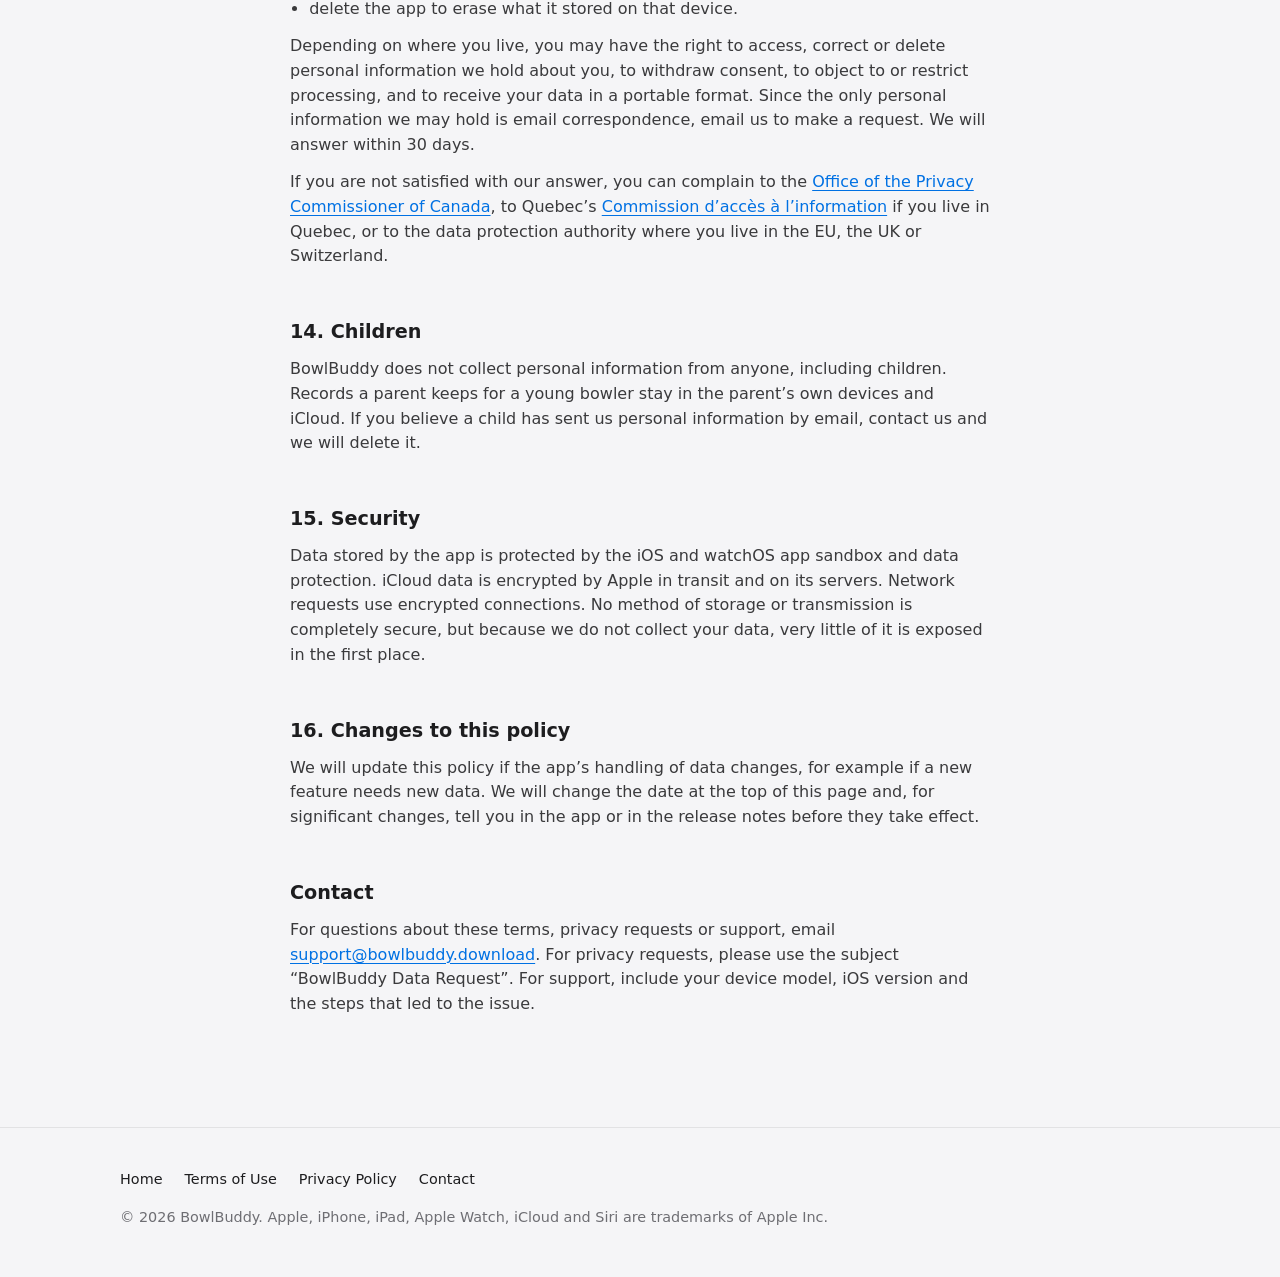
==== commit 055c5fde: "Turn the home page into a landing page for the live app The page now shows the app's screenshots in " ====
--- a/legal/index.html
+++ b/legal/index.html
@@ -9,6 +9,13 @@
     <title>BowlBuddy Terms & Privacy</title>
     <meta name="description" content="Terms of Use and Privacy Policy for BowlBuddy, the bowling score and stats tracker for iPhone, iPad and Apple Watch. No account, no tracking: your scores stay in your own iCloud." />
     <link rel="canonical" href="https://bowlbuddy.download/legal/" />
+    <meta property="og:type" content="website" />
+    <meta property="og:site_name" content="BowlBuddy" />
+    <meta property="og:url" content="https://bowlbuddy.download/legal/" />
+    <meta property="og:title" content="BowlBuddy Terms of Use &amp; Privacy Policy" />
+    <meta property="og:description" content="No account, no tracking: your bowling scores stay in your own iCloud." />
+    <meta property="og:image" content="https://bowlbuddy.download/assets/img/og.jpg" />
+    <meta name="twitter:card" content="summary_large_image" />
     <link rel="icon" type="image/png" href="../assets/img/favicon.png" />
     <link rel="apple-touch-icon" href="../assets/img/apple-touch-icon.png" />
     <link rel="stylesheet" href="../assets/site.css" />
@@ -34,8 +41,8 @@
 
     <main id="main" class="legal">
         <div class="legal-hero">
-            <span class="kicker"><b>Legal</b><span class="dash"></span>Last updated: October 22, 2026</span>
             <h1>BowlBuddy Terms of Use &amp; Privacy Policy</h1>
+            <p class="updated">Last updated: <time datetime="2026-10-22">October 22, 2026</time></p>
             <nav class="legal-tabs" aria-label="Legal">
                 <a href="#terms">Terms of Use</a>
                 <a href="#privacy">Privacy Policy</a>
--- a/assets/site.css
+++ b/assets/site.css
@@ -161,69 +161,159 @@
     .theme-toggle:hover { background: var(--surface-2); }
     .btn:hover { box-shadow: 0 8px 26px var(--shadow); transform: translateY(-1px); }
 }
-.theme-toggle:active, .btn:active, .legal-tabs a:active { transform: scale(.96); transition-duration: .08s; }
-
+.theme-toggle:active, .btn:active, .appstore:active, .legal-tabs a:active { transform: scale(.96); transition-duration: .08s; }
+
+.mobile-nav { display: none; }
 @media (max-width: 640px) {
     .site-nav { display: none; }
     .theme-toggle { margin-left: auto; }
+    .site-header .btn-accent { padding: 7px 14px; }
+    .mobile-nav {
+        display: flex;
+        justify-content: center;
+        gap: 26px;
+        padding: 10px var(--gutter);
+        border-bottom: 1px solid var(--line);
+    }
+    .mobile-nav a { color: var(--muted); text-decoration: none; font-size: 0.92rem; }
 }
 
 /* ---------- Shared ---------- */
-.kicker {
+.pro-tag {
+    display: inline-block;
+    vertical-align: 0.15em;
+    margin-left: 4px;
+    padding: 2px 7px;
+    border-radius: 6px;
+    background: var(--accent);
+    color: var(--on-accent);
+    font-family: var(--font);
+    font-size: 0.62rem;
+    font-weight: 700;
+    letter-spacing: .08em;
+    line-height: 1.5;
+}
+.ticks { list-style: none; padding: 0; margin: 0; display: grid; gap: 10px; }
+.ticks li { display: flex; gap: 12px; align-items: baseline; }
+.ticks li::before { content: "✓"; flex: none; font-weight: 700; color: var(--accent); }
+
+/* App Store badge. */
+.cta-row { display: flex; flex-wrap: wrap; align-items: center; gap: 14px 20px; }
+.cta-note { color: var(--muted); font-size: 0.88rem; }
+.appstore {
     display: inline-flex;
     align-items: center;
     gap: 10px;
-    font-family: var(--mono);
-    font-size: 0.75rem;
-    letter-spacing: .12em;
-    text-transform: uppercase;
+    padding: 10px 20px 10px 16px;
+    border-radius: 14px;
+    background: #000;
+    color: #fff;
+    text-decoration: none;
+    box-shadow: inset 0 0 0 1px rgba(255, 255, 255, 0.18);
+}
+@media (hover: hover) { .appstore:hover { color: #fff; box-shadow: inset 0 0 0 1px rgba(255, 255, 255, 0.18), 0 10px 30px var(--shadow); transform: translateY(-2px); } }
+.appstore { transition: transform .2s, box-shadow .2s; }
+.appstore svg { width: 26px; height: 32px; flex: none; }
+.appstore span { display: flex; flex-direction: column; line-height: 1.1; }
+.appstore small { font-size: 0.7rem; letter-spacing: .01em; }
+.appstore strong { font-size: 1.35rem; font-weight: 600; letter-spacing: -0.02em; }
+
+/* Screenshots in the same bezels as the App Store images (made with the app's framing script). */
+.phone, .watch { display: block; height: auto; filter: drop-shadow(0 28px 36px var(--shadow)); }
+
+.btn-accent { background: var(--accent); color: var(--on-accent); padding: 8px 16px; font-size: 0.9rem; }
+.btn-accent:hover { color: var(--on-accent); }
+
+/* ---------- Home ---------- */
+.hero { padding: clamp(40px, 7vw, 88px) 0 clamp(32px, 6vw, 72px); }
+.hero .wrap {
+    display: grid;
+    grid-template-columns: minmax(0, 1.1fr) minmax(0, 1fr);
+    align-items: center;
+    gap: clamp(32px, 5vw, 72px);
+}
+.eyebrow { color: var(--muted); font-size: 0.95rem; font-weight: 600; margin: 0 0 14px; }
+.hero h1 {
+    font-family: var(--rounded);
+    font-size: clamp(2.8rem, 7.4vw, 5.2rem);
+    line-height: 1.0;
+    letter-spacing: -0.03em;
+    margin: 0 0 24px;
+}
+.hero h1 span { display: block; }
+.hero h1 .l1 { color: color-mix(in srgb, var(--text) 38%, transparent); }
+.hero h1 .l2 { color: color-mix(in srgb, var(--text) 66%, transparent); }
+.hero .lede {
     color: var(--muted);
-}
-.kicker b { color: var(--text); font-weight: 600; }
-.kicker .dash { width: 22px; height: 1px; background: var(--line-strong); }
-
-/* ---------- Home ---------- */
-.hero {
-    padding: clamp(56px, 10vw, 120px) 0 clamp(48px, 8vw, 96px);
-    text-align: center;
-}
-.hero .icon {
-    width: 112px;
-    height: 112px;
-    margin: 0 auto 28px;
-    border-radius: 26px;
-    box-shadow: 0 20px 50px -18px var(--shadow);
-}
-.hero h1 {
-    font-family: var(--rounded);
-    font-size: clamp(2.5rem, 7vw, 4.4rem);
-    line-height: 1.04;
-    letter-spacing: -0.02em;
-    margin: 0 auto 20px;
-    max-width: 14ch;
+    font-size: clamp(1.08rem, 2vw, 1.25rem);
+    margin: 0 0 32px;
+    max-width: 44ch;
+    text-wrap: pretty;
+}
+.stage { position: relative; width: min(100%, 360px); margin: 0 auto; padding: 0 0 0 16%; }
+.stage .phone { width: 100%; }
+.stage .watch { position: absolute; left: 0; bottom: -6%; width: 40%; }
+
+.strip {
+    list-style: none;
+    margin: 0;
+    padding: 18px var(--gutter);
+    display: flex;
+    flex-wrap: wrap;
+    justify-content: center;
+    gap: 10px 36px;
+    border-block: 1px solid var(--line);
+    color: var(--muted);
+    font-size: 0.95rem;
+}
+.strip b { color: var(--text); }
+
+.section { padding: clamp(48px, 8vw, 96px) 0; }
+.section-head { margin: 0 0 40px; max-width: 680px; }
+.section-head.center { margin-inline: auto; text-align: center; }
+.section-head h2, .final h2 {
+    font-family: var(--rounded);
+    font-size: clamp(1.9rem, 4.4vw, 2.9rem);
+    line-height: 1.08;
+    letter-spacing: -0.015em;
+    margin: 0 0 14px;
     text-wrap: balance;
 }
-.hero p {
-    color: var(--muted);
-    font-size: clamp(1.08rem, 2.2vw, 1.3rem);
-    margin: 0 auto 32px;
-    max-width: 40ch;
-    text-wrap: pretty;
-}
-.hero .actions { display: flex; flex-wrap: wrap; gap: 12px; justify-content: center; }
-.hero .note { color: var(--muted); font-size: 0.88rem; margin: 18px auto 0; }
-
-.section { padding: clamp(40px, 7vw, 80px) 0; }
-.section-head { margin: 0 0 32px; max-width: 640px; }
-.section-head h2 {
-    font-family: var(--rounded);
-    font-size: clamp(1.8rem, 4vw, 2.6rem);
-    line-height: 1.1;
+.section-head p { color: var(--muted); font-size: 1.1rem; margin: 0; text-wrap: pretty; }
+
+.feature {
+    display: grid;
+    grid-template-columns: repeat(2, minmax(0, 1fr));
+    align-items: center;
+    gap: clamp(32px, 6vw, 88px);
+    padding: clamp(40px, 6vw, 72px) 0;
+}
+.feature + .feature { border-top: 1px solid var(--line); }
+.feature.flip .media { order: 2; }
+.feature h3 {
+    font-family: var(--rounded);
+    font-size: clamp(1.5rem, 3vw, 2rem);
+    line-height: 1.15;
     letter-spacing: -0.01em;
-    margin: 14px 0 12px;
+    margin: 0 0 14px;
     text-wrap: balance;
 }
-.section-head p { color: var(--muted); font-size: 1.1rem; margin: 0; }
+.feature p { color: var(--muted); font-size: 1.06rem; margin: 0 0 20px; max-width: 46ch; }
+.media { display: flex; justify-content: center; }
+.media .single { width: min(290px, 64%); }
+.duo { display: flex; justify-content: center; align-items: flex-start; width: 100%; padding-bottom: 8%; }
+.duo img { flex: none; width: min(260px, 47%); }
+.duo img:first-child { transform: rotate(-4deg) translateX(8%); z-index: 1; }
+.duo img:last-child { transform: rotate(4deg) translate(-8%, 9%); z-index: 2; }
+
+.watches {
+    display: grid;
+    grid-template-columns: repeat(4, minmax(0, 200px));
+    justify-content: center;
+    gap: clamp(14px, 3vw, 36px);
+}
+.watches img:nth-child(even) { translate: 0 18%; }
+.watch-section { padding-bottom: clamp(80px, 12vw, 140px); }
 
 .grid {
     display: grid;
@@ -254,6 +344,8 @@
     display: grid;
     grid-template-columns: repeat(auto-fit, minmax(min(100%, 320px), 1fr));
     gap: 16px;
+    max-width: 880px;
+    margin: 0 auto;
 }
 .plan {
     background: var(--surface);
@@ -264,12 +356,10 @@
 .plan.pro { background: var(--ink); color: var(--on-ink); border-color: transparent; }
 .plan h3 { font-family: var(--rounded); font-size: 1.5rem; margin: 0 0 4px; }
 .plan .price { color: var(--muted); margin: 0 0 20px; }
-.plan.pro .price { color: color-mix(in srgb, var(--on-ink) 65%, transparent); }
-.plan ul { margin: 0; padding: 0; list-style: none; display: grid; gap: 10px; }
-.plan li { display: flex; gap: 10px; }
-.plan li::before { content: "✓"; font-weight: 700; }
-
-.faq { max-width: 760px; }
+.plan.pro .price, .plan .fine { color: color-mix(in srgb, currentColor 62%, transparent); }
+.plan .fine { font-size: 0.85rem; margin: 20px 0 0; }
+
+.faq { max-width: 760px; margin: 0 auto; }
 .faq details { border-bottom: 1px solid var(--line-strong); }
 .faq summary {
     cursor: pointer;
@@ -286,6 +376,32 @@
 .faq details[open] summary::after { rotate: 45deg; }
 .faq details p { color: var(--muted); margin: 0 0 18px; }
 
+.final {
+    text-align: center;
+    background: var(--surface);
+    border: 1px solid var(--line);
+    border-radius: calc(var(--radius) * 1.5);
+    padding: clamp(40px, 7vw, 72px) var(--gutter);
+}
+.final .icon { width: 96px; height: 96px; margin: 0 auto 24px; border-radius: 22px; box-shadow: 0 20px 40px -18px var(--shadow); }
+.final p { color: var(--muted); font-size: 1.1rem; margin: 0 auto 28px; max-width: 46ch; }
+.final .cta-row { justify-content: center; }
+
+@media (max-width: 860px) {
+    .hero .wrap { grid-template-columns: 1fr; text-align: center; }
+    .hero .lede { margin-inline: auto; }
+    .hero .cta-row { justify-content: center; }
+    .stage { width: min(100%, 320px); }
+    .feature, .feature.flip { grid-template-columns: 1fr; }
+    .feature.flip .media { order: 0; }
+    .watches { grid-template-columns: repeat(2, minmax(0, 180px)); }
+}
+
+/* Scroll-in, only with JavaScript and full motion. */
+.reveal { opacity: 0; transform: translateY(24px); transition: opacity .8s ease, transform .8s cubic-bezier(.2, .7, .2, 1); }
+.reveal.in { opacity: 1; transform: none; }
+.no-js .reveal { opacity: 1; transform: none; }
+
 /* ---------- Footer ---------- */
 .site-footer {
     padding: 40px 0 calc(48px + env(safe-area-inset-bottom));
@@ -312,9 +428,10 @@
     font-size: clamp(2rem, 5vw, 3rem);
     line-height: 1.1;
     letter-spacing: -0.01em;
-    margin: 16px 0 24px;
+    margin: 0 0 8px;
     text-wrap: balance;
 }
+.legal-hero .updated { color: var(--muted); margin: 0 0 24px; }
 .legal-tabs { display: flex; flex-wrap: wrap; gap: 10px; }
 .legal-tabs a {
     color: var(--text);
@@ -358,4 +475,5 @@
 @media (prefers-reduced-motion: reduce) {
     html { scroll-behavior: auto; }
     *, *::before, *::after { transition: none !important; }
-}
+    .reveal { opacity: 1; transform: none; }
+}
